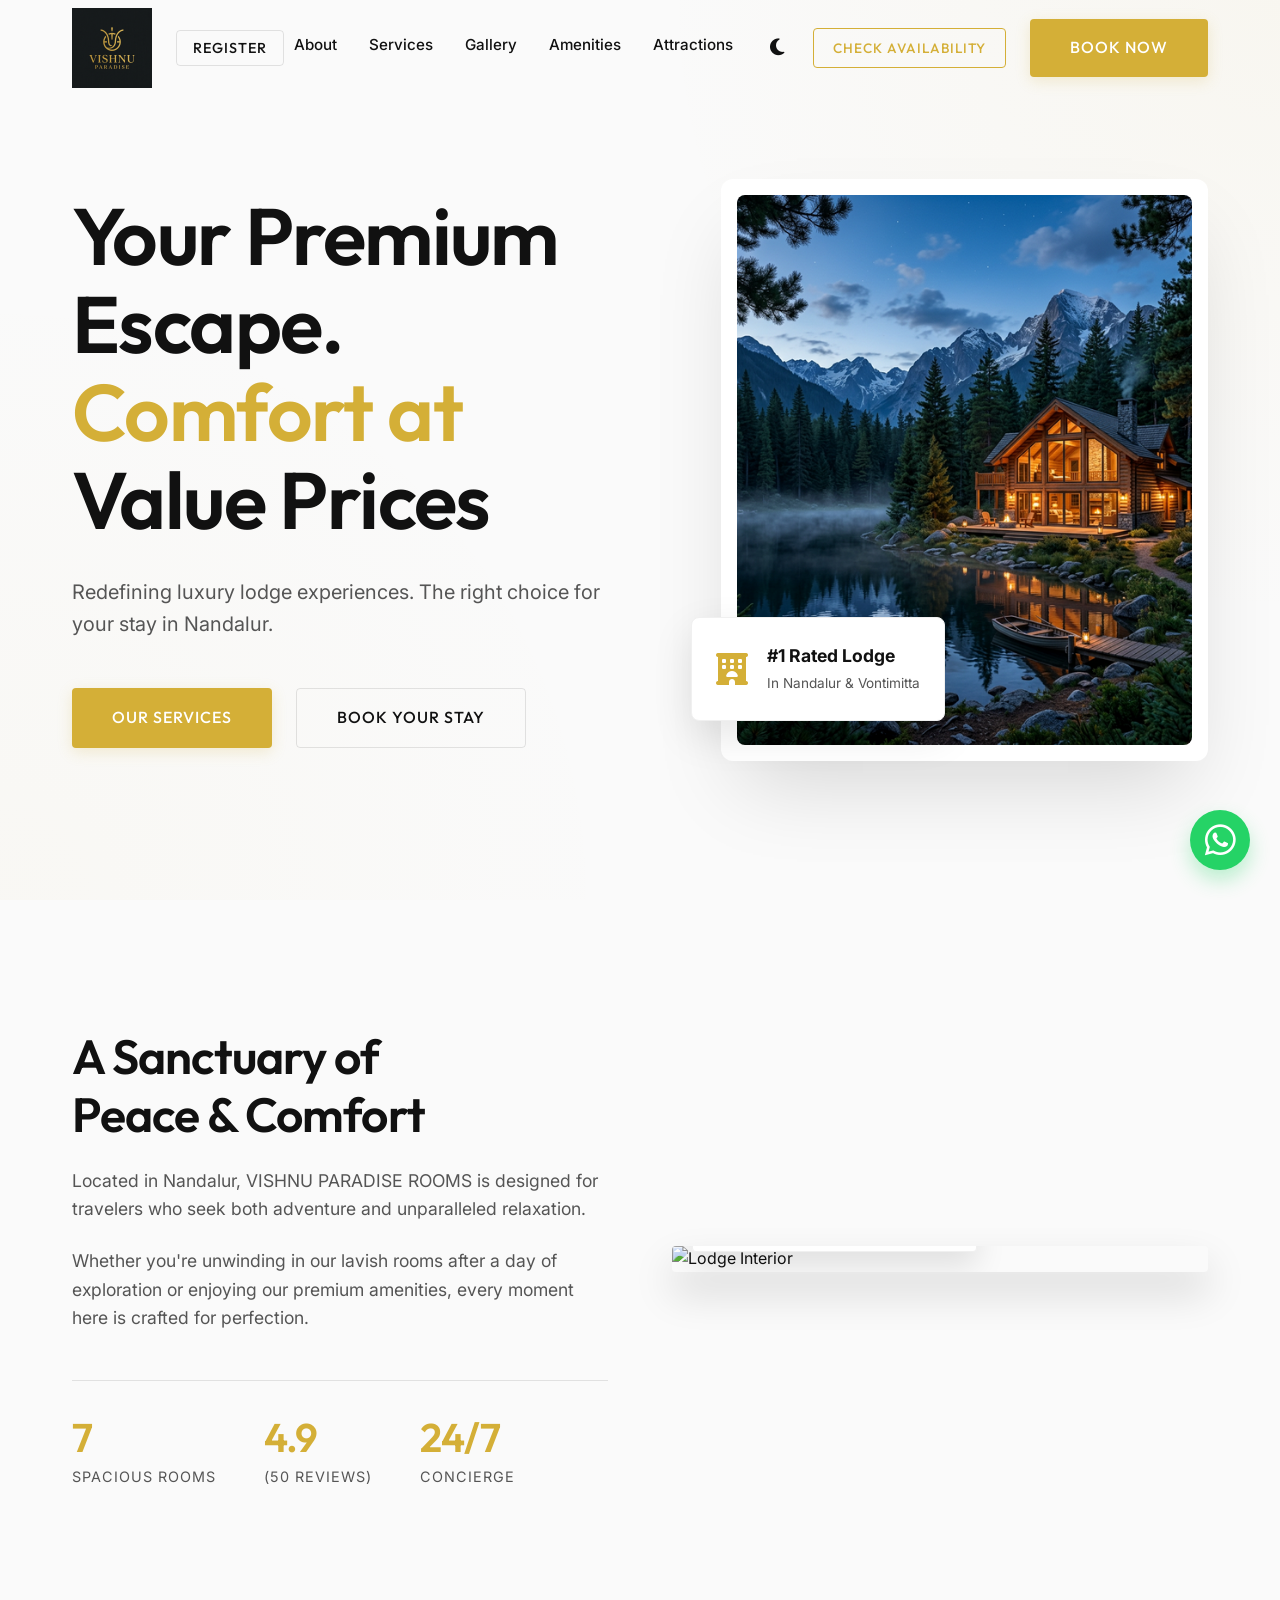
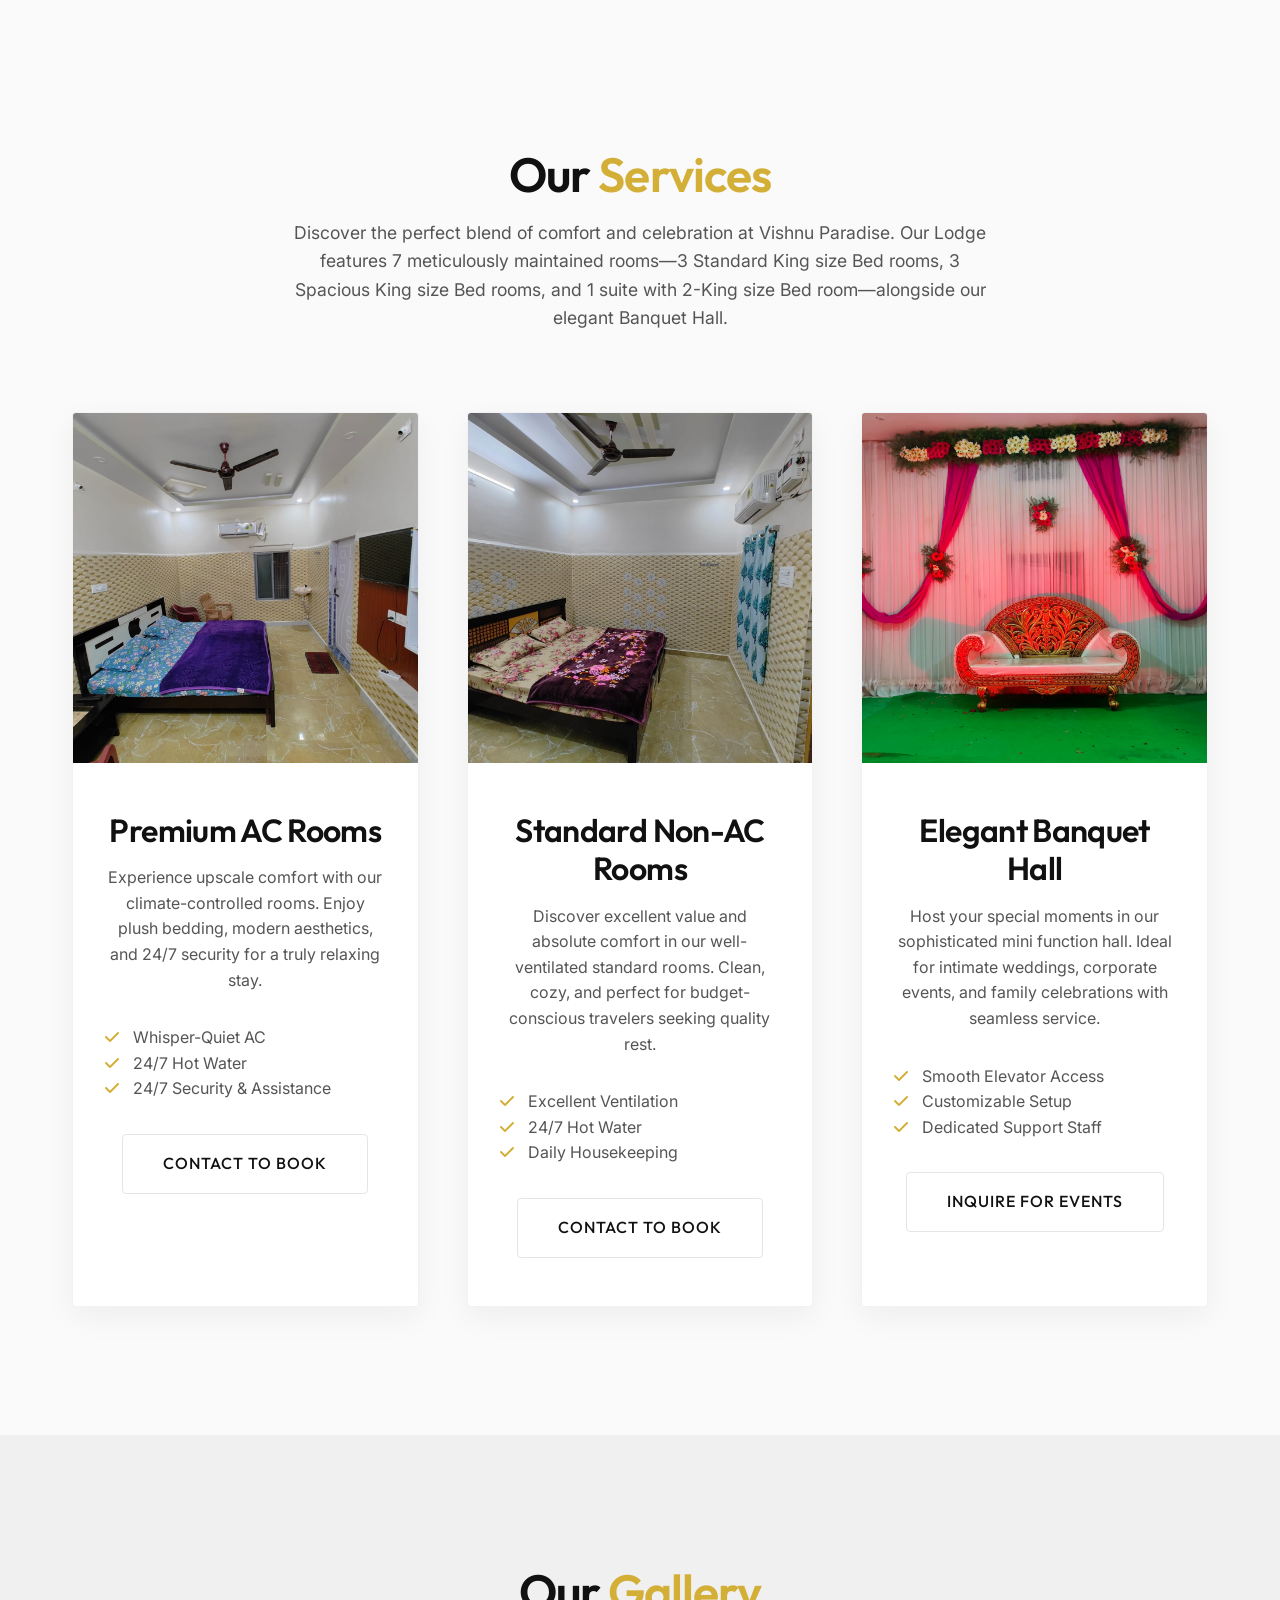
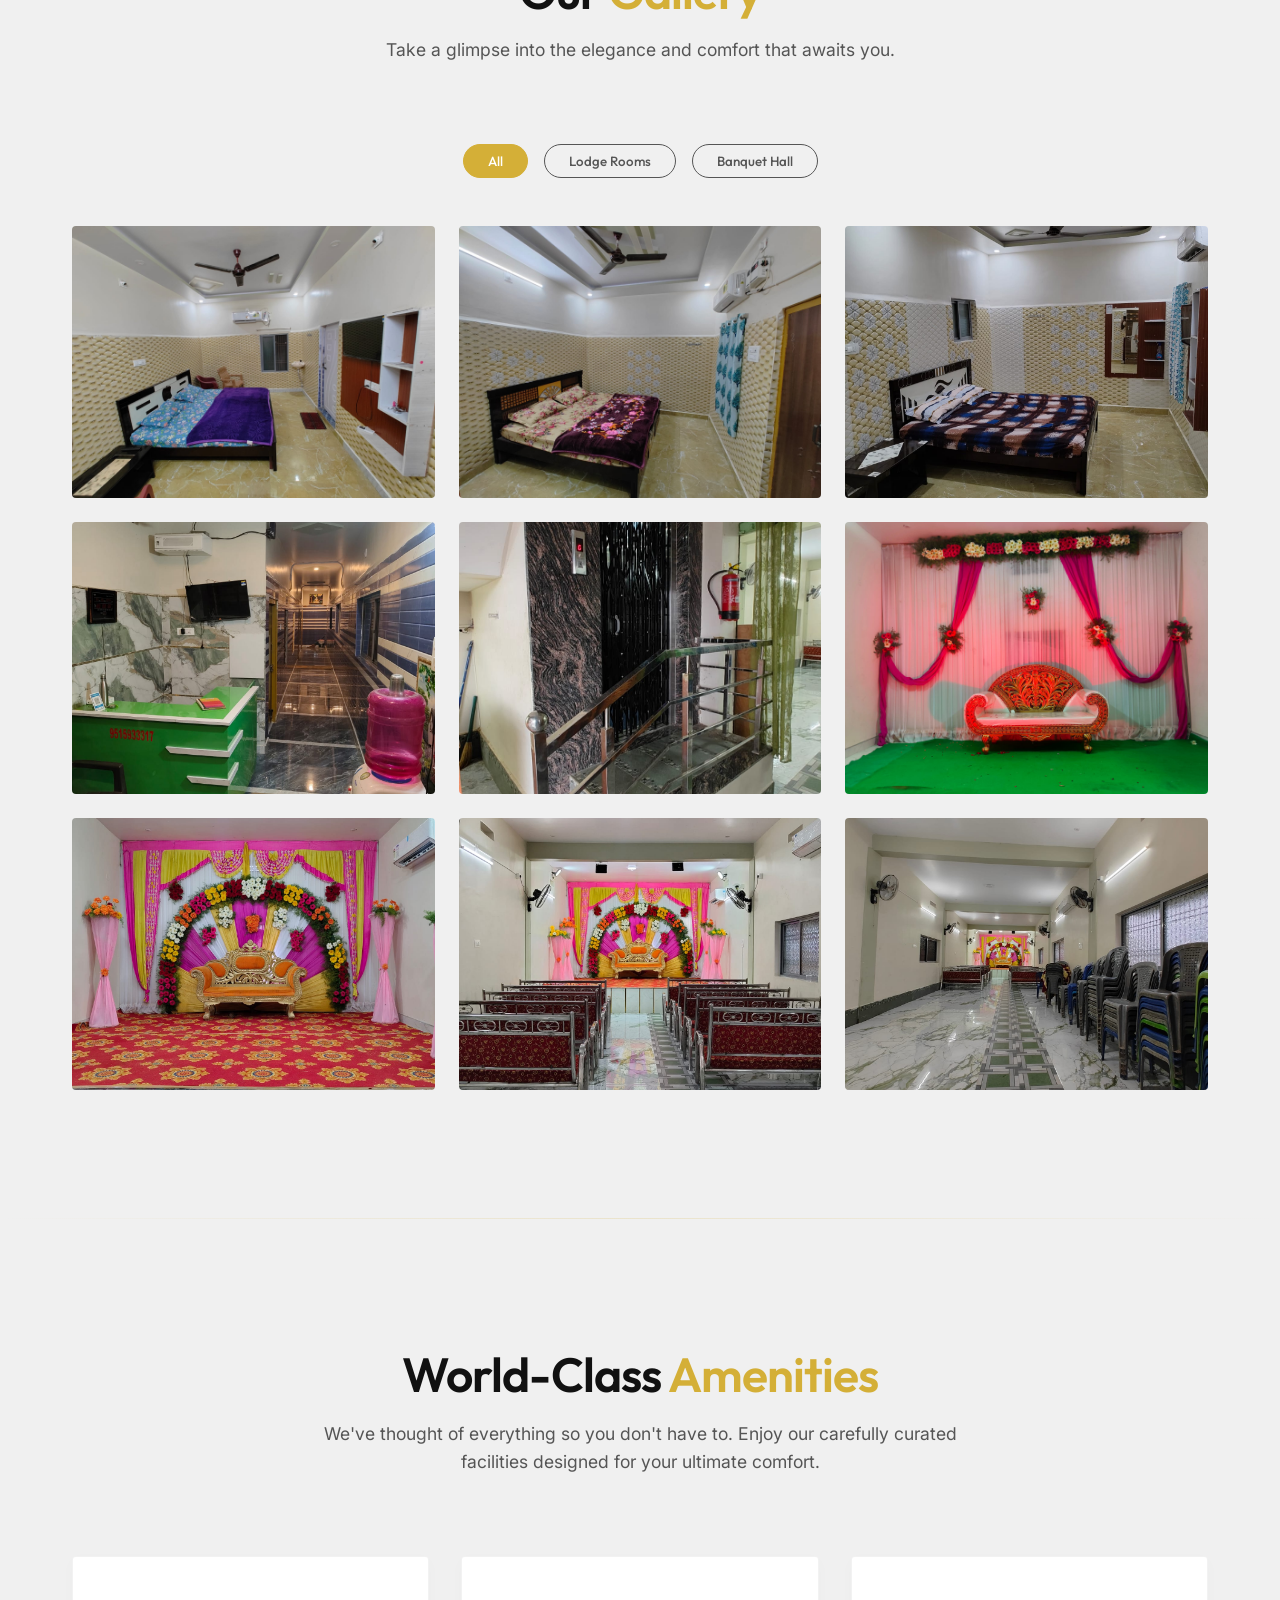
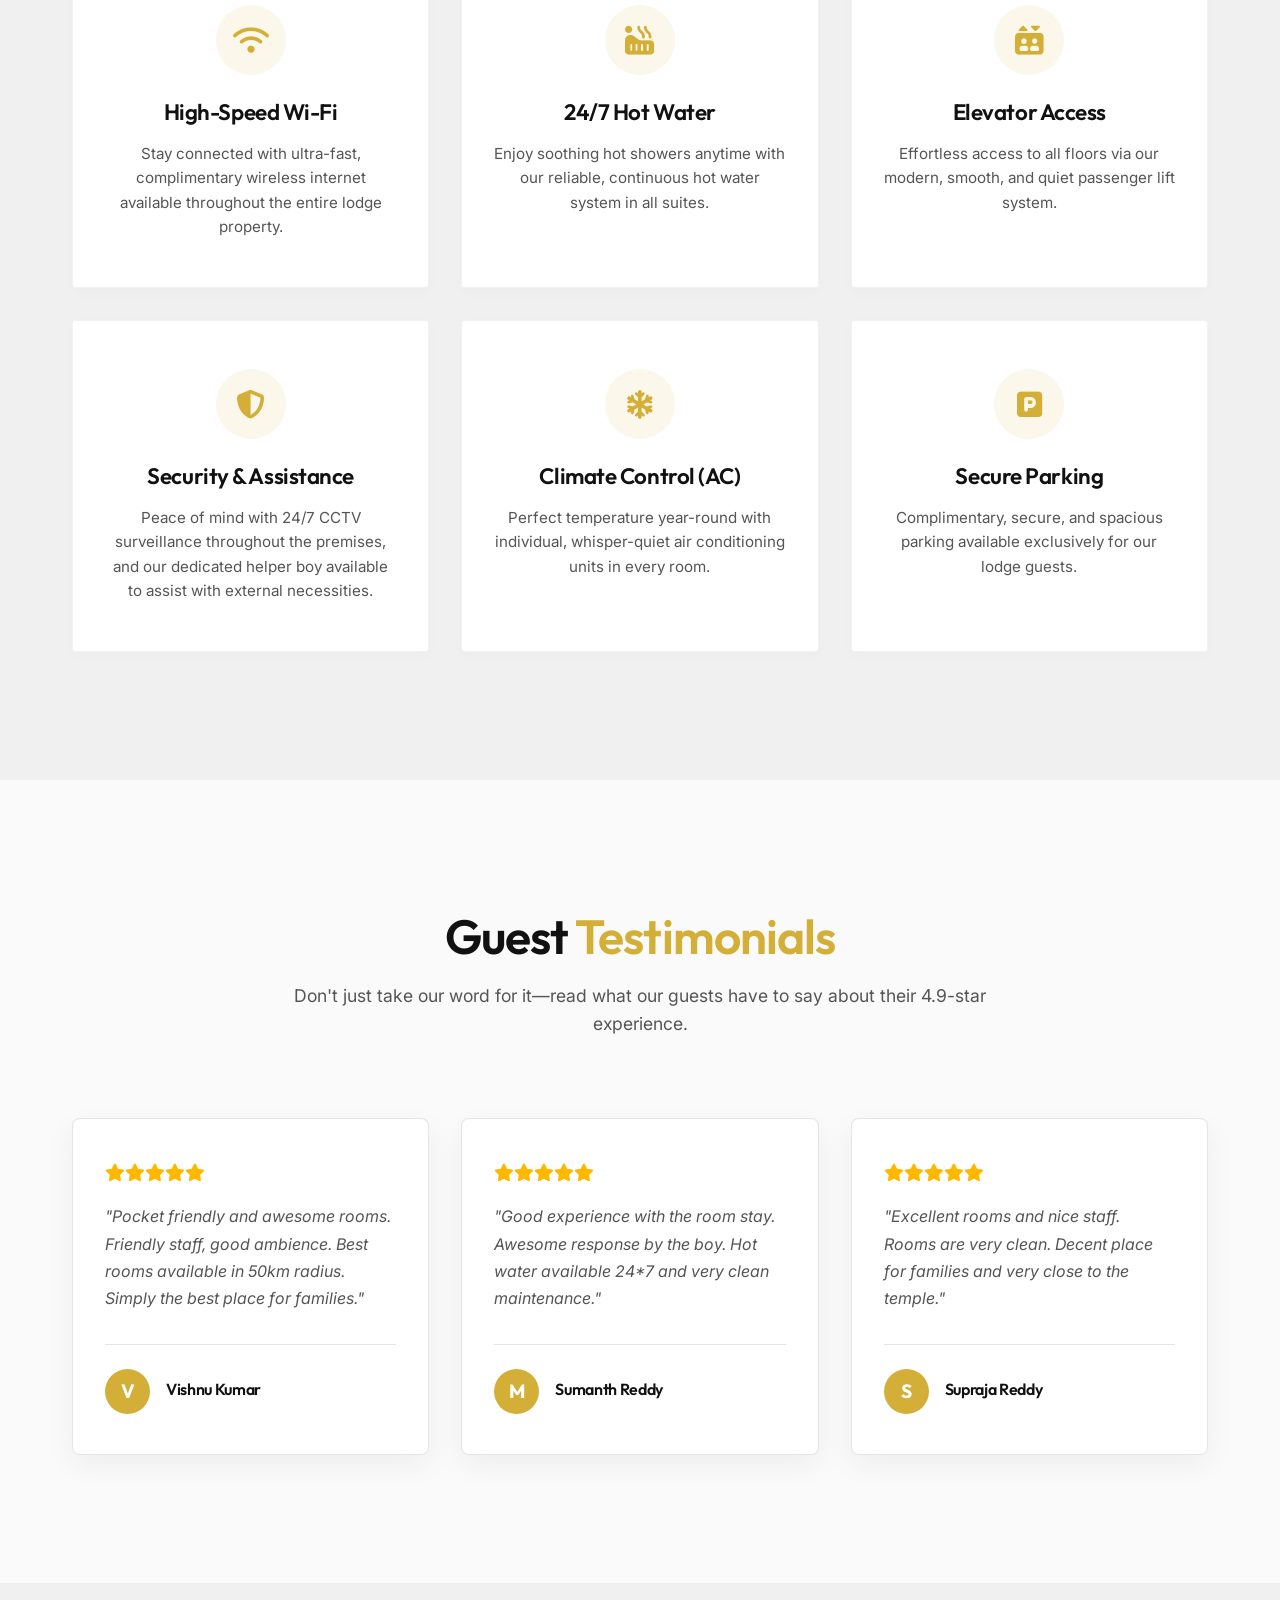
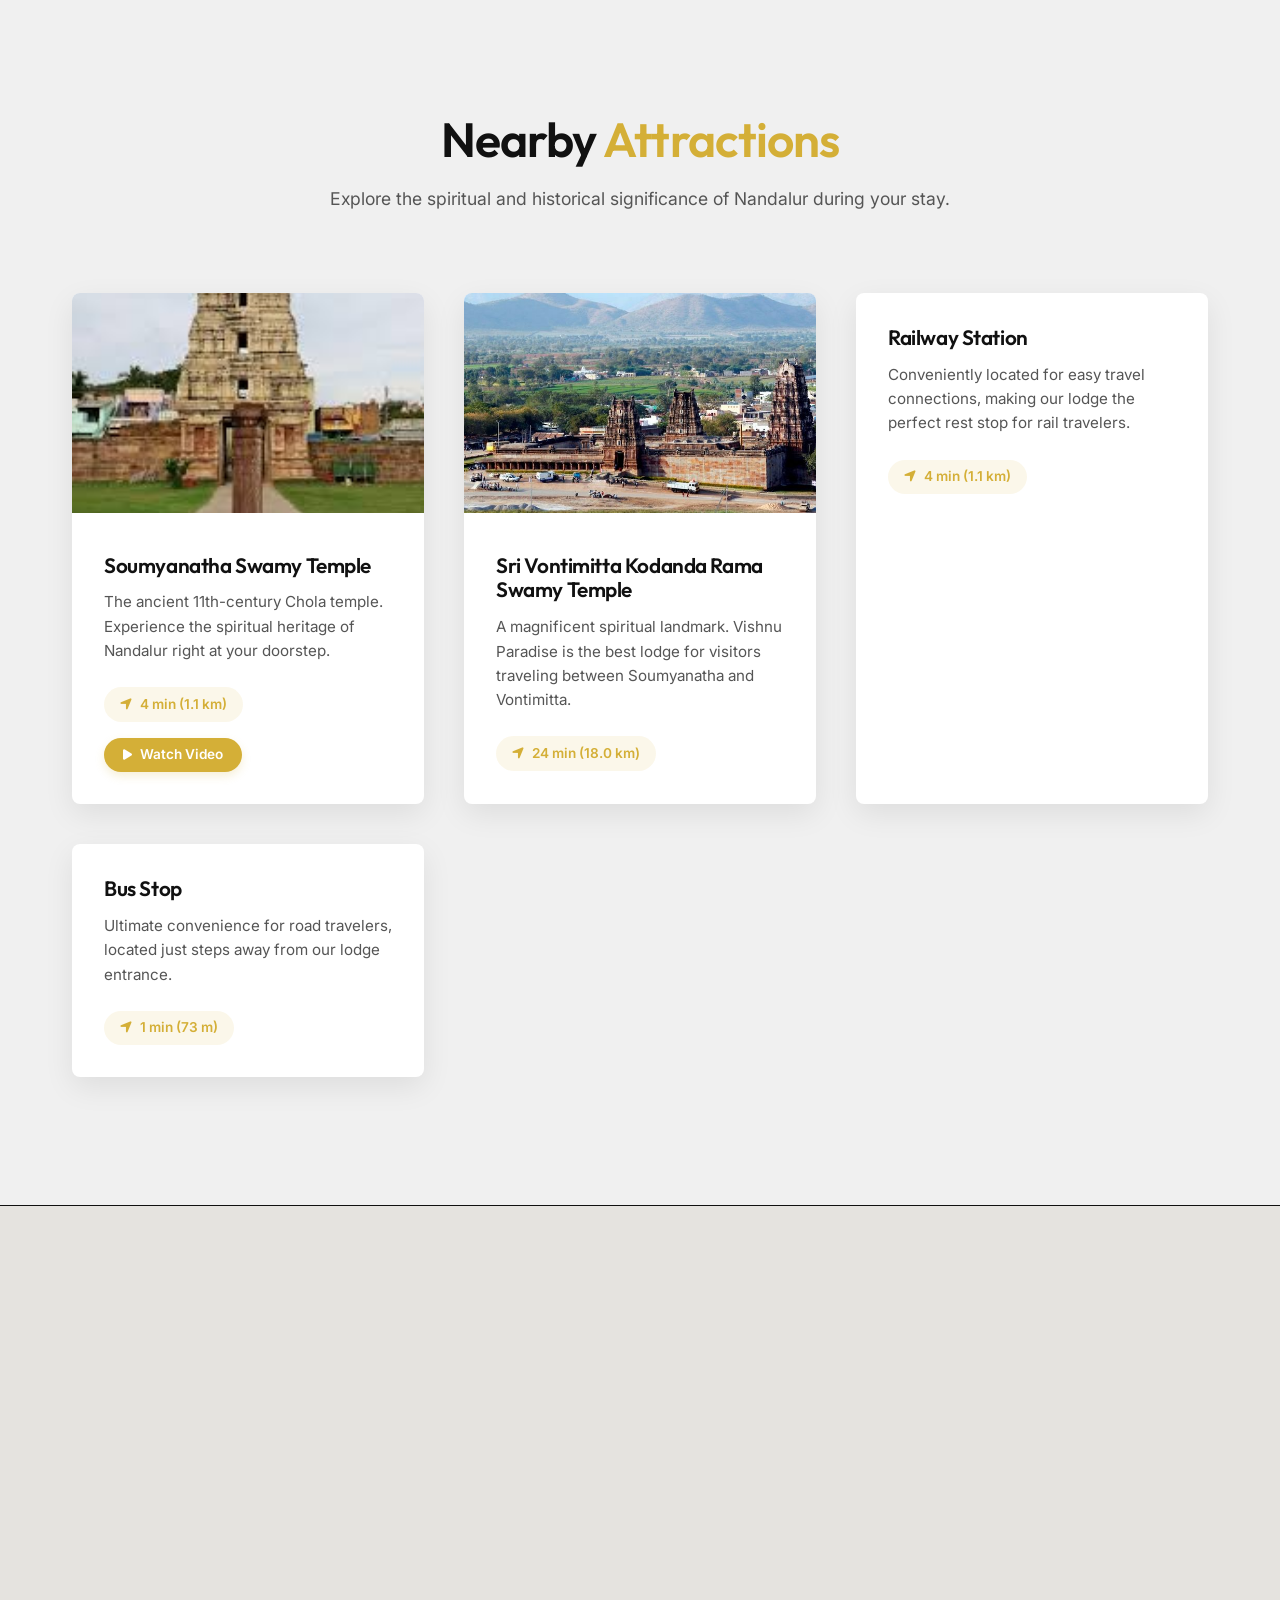
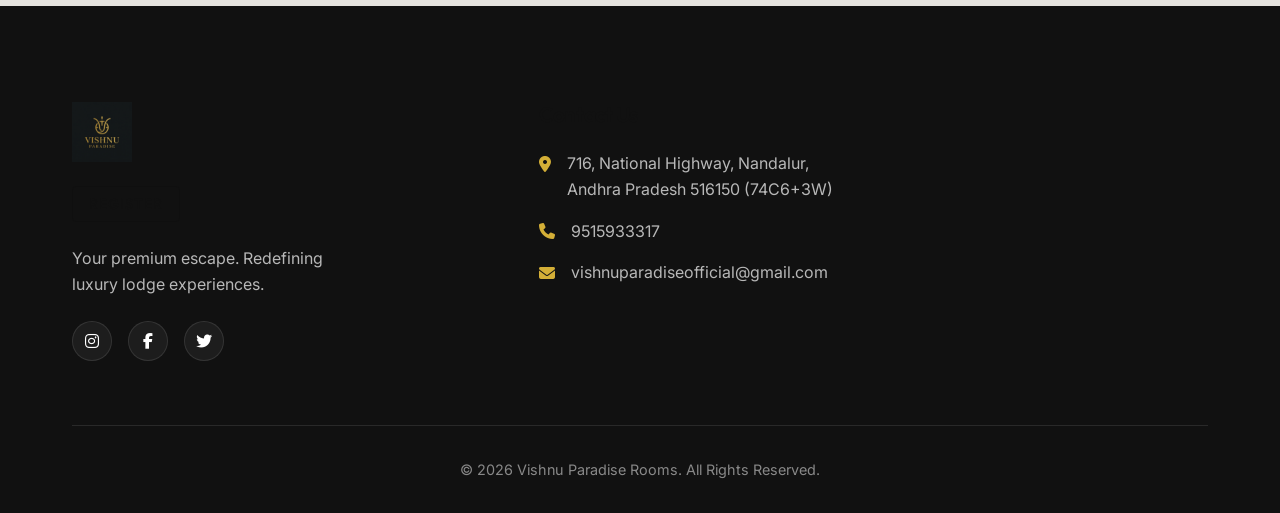
==== index.html @ 5d082c02 "Initial commit: Vishnu Paradise Lodge Website" ====
<!DOCTYPE html>
<html lang="en">

<head>
    <meta charset="UTF-8">
    <meta name="viewport" content="width=device-width, initial-scale=1.0">
    <title>VISHNU PARADISE ROOMS | Premium Lodge</title>
    <meta name="description"
        content="Welcome to VISHNU PARADISE ROOMS. Enjoy premium amenities including 24/7 hot water, free high-speed Wi-Fi, room service, AC, and secure parking in Nandalur.">

    <!-- Google Fonts -->
    <link rel="preconnect" href="https://fonts.googleapis.com">
    <link rel="preconnect" href="https://fonts.gstatic.com" crossorigin>
    <link
        href="https://fonts.googleapis.com/css2?family=Inter:wght@300;400;500;600&family=Outfit:wght@400;500;700;800&display=swap"
        rel="stylesheet">

    <!-- Font Awesome for Icons -->
    <link rel="stylesheet" href="https://cdnjs.cloudflare.com/ajax/libs/font-awesome/6.4.0/css/all.min.css">

    <!-- Custom CSS -->
    <link rel="stylesheet" href="styles.css">
</head>

<body>

    <!-- Navigation -->
    <nav class="navbar" id="navbar">
        <div class="nav-container">
            <div style="display: flex; align-items: center;">
                <a href="#home" class="logo">
                    <img src="assets/images/logo.png" alt="Vishnu Paradise Logo"
                        style="height: 80px; width: auto; object-fit: contain;">
                </a>
                <button class="btn btn-secondary btn-register trigger-lead-modal"
                    style="margin-left: 1.5rem; padding: 0.5rem 1rem; font-size: 0.9rem;">Register</button>
            </div>
            <div class="nav-links">
                <a href="#about">About</a>
                <a href="#services">Services</a>
                <a href="#gallery">Gallery</a>
                <a href="#amenities">Amenities</a>
                <a href="#attractions">Attractions</a>
                <div class="nav-actions">
                    <button id="themeToggle" class="theme-toggle" title="Toggle Dark/Light Mode">
                        <i class="fa-solid fa-moon"></i>
                        <i class="fa-solid fa-sun"></i>
                    </button>
                    <button class="btn btn-outline trigger-availability-modal">Check Availability</button>
                    <a href="#contact" class="btn btn-primary">Book Now</a>
                </div>
            </div>
            <div class="mobile-menu-btn">
                <i class="fa-solid fa-bars"></i>
            </div>
        </div>
    </nav>

    <!-- Hero Section -->
    <section id="home" class="hero">
        <div class="container hero-split-container">
            <div class="hero-text reveal">
                <h1>Your Premium Escape. <br><span class="highlight">Comfort at</span> <br>Value Prices</h1>
                <p>Redefining luxury lodge experiences. The right choice for your stay in Nandalur.</p>
                <div class="hero-actions">
                    <a href="#services" class="btn btn-primary">Our Services</a>
                    <a href="#contact" class="btn btn-secondary">Book Your Stay</a>
                </div>
            </div>
            <div class="hero-media reveal" style="transition-delay: 200ms;">
                <div class="hero-image-card">
                    <img src="assets/images/lodge_hero.png" alt="Vishnu Paradise Premium Lodge" class="main-hero-img">
                    <div class="hero-badge">
                        <i class="fa-solid fa-hotel"></i>
                        <div>
                            <strong>#1 Rated Lodge</strong>
                            <span>In Nandalur & Vontimitta</span>
                        </div>
                    </div>
                </div>
            </div>
        </div>
    </section>

    <!-- About Section -->
    <section id="about" class="about">
        <div class="container">
            <div class="about-grid">
                <div class="about-text reveal">
                    <h2>A Sanctuary of <br>Peace & Comfort</h2>
                    <p>Located in Nandalur, VISHNU PARADISE ROOMS is designed for travelers who seek both adventure and
                        unparalleled relaxation.</p>
                    <p>Whether you're unwinding in our lavish rooms after a day of exploration or enjoying our premium
                        amenities, every moment here is crafted for perfection.</p>
                    <div class="stats">
                        <div class="stat-item">
                            <h3>7</h3>
                            <span>Spacious Rooms</span>
                        </div>
                        <div class="stat-item">
                            <h3>4.9</h3>
                            <span>(50 Reviews)</span>
                        </div>
                        <div class="stat-item">
                            <h3>24/7</h3>
                            <span>Concierge</span>
                        </div>
                    </div>
                </div>
                <div class="about-image reveal">
                    <!-- Placeholder for secondary image -->
                    <div class="image-wrapper">
                        <img src="https://images.unsplash.com/photo-1542718610-a1d656d1884c?ixlib=rb-4.0.3&auto=format&fit=crop&w=800&q=80"
                            alt="Lodge Interior">
                        <div class="experience-badge">
                            <i class="fa-solid fa-star"></i>
                            <span>Premium Experience</span>
                        </div>
                    </div>
                </div>
            </div>
        </div>
    </section>

    <!-- Services Showcase Section -->
    <section id="services" class="services-showcase">
        <div class="container">
            <div class="section-header reveal">
                <h2>Our <span class="highlight">Services</span></h2>
                <p>Discover the perfect blend of comfort and celebration at Vishnu Paradise. Our Lodge features 7
                    meticulously maintained rooms—3 Standard King size Bed rooms, 3 Spacious King size Bed rooms, and 1
                    suite
                    with 2-King size Bed
                    room—alongside our elegant Banquet Hall.</p>
            </div>

            <div class="services-grid">
                <!-- AC Room Service -->
                <div class="service-card reveal">
                    <div class="service-image">
                        <!-- AC Room Image -->
                        <img src="assets/images/room-1.jpg" alt="AC Room">
                    </div>
                    <div class="service-content">
                        <h3>Premium AC Rooms</h3>
                        <p>Experience upscale comfort with our climate-controlled rooms. Enjoy plush bedding, modern
                            aesthetics, and 24/7 security for a truly relaxing stay.</p>
                        <ul
                            style="list-style: none; padding: 0; margin-bottom: 2rem; text-align: left; color: var(--text-secondary);">
                            <li><i class="fa-solid fa-check highlight" style="margin-right: 10px;"></i> Whisper-Quiet AC
                            </li>
                            <li><i class="fa-solid fa-check highlight" style="margin-right: 10px;"></i> 24/7 Hot Water
                            </li>
                            <li><i class="fa-solid fa-check highlight" style="margin-right: 10px;"></i> 24/7 Security &
                                Assistance</li>
                        </ul>
                        <a href="#contact" class="btn btn-secondary">Contact to Book</a>
                    </div>
                </div>

                <!-- Non-AC Room Service -->
                <div class="service-card reveal" style="transition-delay: 150ms;">
                    <div class="service-image">
                        <!-- Non-AC Room Image -->
                        <img src="assets/images/room-2.jpg" alt="Standard Non-AC Room">
                    </div>
                    <div class="service-content">
                        <h3>Standard Non-AC Rooms</h3>
                        <p>Discover excellent value and absolute comfort in our well-ventilated standard rooms. Clean,
                            cozy, and perfect for budget-conscious travelers seeking quality rest.</p>
                        <ul
                            style="list-style: none; padding: 0; margin-bottom: 2rem; text-align: left; color: var(--text-secondary);">
                            <li><i class="fa-solid fa-check highlight" style="margin-right: 10px;"></i> Excellent
                                Ventilation</li>
                            <li><i class="fa-solid fa-check highlight" style="margin-right: 10px;"></i> 24/7 Hot Water
                            </li>
                            <li><i class="fa-solid fa-check highlight" style="margin-right: 10px;"></i> Daily
                                Housekeeping</li>
                        </ul>
                        <a href="#contact" class="btn btn-secondary">Contact to Book</a>
                    </div>
                </div>

                <!-- Banquet Hall Service -->
                <div class="service-card reveal" style="transition-delay: 300ms;">
                    <div class="service-image">
                        <!-- Banquet Hall Image -->
                        <img src="assets/images/banquet-1.jpg" alt="Elegant Banquet Hall">
                    </div>
                    <div class="service-content">
                        <h3>Elegant Banquet Hall</h3>
                        <p>Host your special moments in our sophisticated mini function hall. Ideal for intimate
                            weddings, corporate events, and family celebrations with seamless service.</p>
                        <ul
                            style="list-style: none; padding: 0; margin-bottom: 2rem; text-align: left; color: var(--text-secondary);">
                            <li><i class="fa-solid fa-check highlight" style="margin-right: 10px;"></i> Smooth Elevator
                                Access</li>
                            <li><i class="fa-solid fa-check highlight" style="margin-right: 10px;"></i> Customizable
                                Setup</li>
                            <li><i class="fa-solid fa-check highlight" style="margin-right: 10px;"></i> Dedicated
                                Support Staff</li>
                        </ul>
                        <a href="#contact" class="btn btn-secondary">Inquire for Events</a>
                    </div>
                </div>
            </div>
        </div>
    </section>

    <!-- Gallery Section -->
    <section id="gallery" class="gallery">
        <div class="container">
            <div class="section-header reveal">
                <h2>Our <span class="highlight">Gallery</span></h2>
                <p>Take a glimpse into the elegance and comfort that awaits you.</p>
            </div>

            <div class="gallery-filters reveal">
                <button class="filter-btn active" data-filter="all">All</button>
                <button class="filter-btn" data-filter="lodge">Lodge Rooms</button>
                <button class="filter-btn" data-filter="banquet">Banquet Hall</button>
            </div>

            <div class="gallery-grid reveal">
                <!-- Replace these src attributes with your actual photos later -->

                <!-- Lodge Photos -->
                <div class="gallery-item lodge">
                    <img src="assets/images/room-1.jpg" alt="Lodge Room View 1">
                    <div class="gallery-overlay"><i class="fa-solid fa-magnifying-glass-plus"></i></div>
                </div>
                <div class="gallery-item lodge">
                    <img src="assets/images/room-2.jpg" alt="Lodge Room View 2">
                    <div class="gallery-overlay"><i class="fa-solid fa-magnifying-glass-plus"></i></div>
                </div>
                <div class="gallery-item lodge">
                    <img src="assets/images/room-3.jpg" alt="Lodge Room View 3">
                    <div class="gallery-overlay"><i class="fa-solid fa-magnifying-glass-plus"></i></div>
                </div>
                <div class="gallery-item lodge">
                    <img src="assets/images/room-4.jpg" alt="Lodge Reception / Corridor">
                    <div class="gallery-overlay"><i class="fa-solid fa-magnifying-glass-plus"></i></div>
                </div>
                <div class="gallery-item lodge">
                    <img src="assets/images/lift.jpg" alt="Lodge Elevator Access">
                    <div class="gallery-overlay"><i class="fa-solid fa-magnifying-glass-plus"></i></div>
                </div>

                <!-- Banquet Hall Photos -->
                <div class="gallery-item banquet">
                    <img src="assets/images/banquet-1.jpg" alt="Banquet Hall Stage Main">
                    <div class="gallery-overlay"><i class="fa-solid fa-magnifying-glass-plus"></i></div>
                </div>
                <div class="gallery-item banquet">
                    <img src="assets/images/banquet-2.jpg" alt="Banquet Hall Seating View">
                    <div class="gallery-overlay"><i class="fa-solid fa-magnifying-glass-plus"></i></div>
                </div>


                <div class="gallery-item banquet">
                    <img src="assets/images/banquet-3.jpg" alt="Banquet Hall Floral Stage">
                    <div class="gallery-overlay"><i class="fa-solid fa-magnifying-glass-plus"></i></div>
                </div>
                <div class="gallery-item banquet">
                    <img src="assets/images/banquet-4.jpg" alt="Banquet Hall Wide View">
                    <div class="gallery-overlay"><i class="fa-solid fa-magnifying-glass-plus"></i></div>
                </div>
            </div>
        </div>
    </section>

    <!-- Amenities Section -->
    <section id="amenities" class="amenities">
        <div class="container">
            <div class="section-header reveal">
                <h2>World-Class <span class="highlight">Amenities</span></h2>
                <p>We've thought of everything so you don't have to. Enjoy our carefully curated facilities designed for
                    your ultimate comfort.</p>
            </div>

            <div class="amenities-grid">
                <!-- Amenity 1 -->
                <div class="amenity-card reveal">
                    <div class="icon-box">
                        <i class="fa-solid fa-wifi"></i>
                    </div>
                    <h3>High-Speed Wi-Fi</h3>
                    <p>Stay connected with ultra-fast, complimentary wireless internet available throughout the entire
                        lodge property.</p>
                </div>

                <!-- Amenity 2 -->
                <div class="amenity-card reveal" style="transition-delay: 100ms;">
                    <div class="icon-box">
                        <i class="fa-solid fa-hot-tub"></i>
                    </div>
                    <h3>24/7 Hot Water</h3>
                    <p>Enjoy soothing hot showers anytime with our reliable, continuous hot water system in all suites.
                    </p>
                </div>

                <!-- Amenity 3 -->
                <div class="amenity-card reveal" style="transition-delay: 200ms;">
                    <div class="icon-box">
                        <i class="fa-solid fa-elevator"></i>
                    </div>
                    <h3>Elevator Access</h3>
                    <p>Effortless access to all floors via our modern, smooth, and quiet passenger lift system.</p>
                </div>

                <!-- Amenity 4 -->
                <div class="amenity-card reveal" style="transition-delay: 300ms;">
                    <div class="icon-box">
                        <i class="fa-solid fa-shield-halved"></i>
                    </div>
                    <h3>Security & Assistance</h3>
                    <p>Peace of mind with 24/7 CCTV surveillance throughout the premises, and our dedicated helper boy
                        available to assist with external necessities.</p>
                </div>

                <!-- Amenity 5 -->
                <div class="amenity-card reveal" style="transition-delay: 400ms;">
                    <div class="icon-box">
                        <i class="fa-solid fa-snowflake"></i>
                    </div>
                    <h3>Climate Control (AC)</h3>
                    <p>Perfect temperature year-round with individual, whisper-quiet air conditioning units in every
                        room.</p>
                </div>

                <!-- Amenity 6 -->
                <div class="amenity-card reveal" style="transition-delay: 500ms;">
                    <div class="icon-box">
                        <i class="fa-solid fa-square-parking"></i>
                    </div>
                    <h3>Secure Parking</h3>
                    <p>Complimentary, secure, and spacious parking available exclusively for our lodge guests.</p>
                </div>
            </div>
        </div>
    </section>

    <!-- Reviews Section -->
    <section id="reviews" class="reviews">
        <div class="container">
            <div class="section-header reveal">
                <h2>Guest <span class="highlight">Testimonials</span></h2>
                <p>Don't just take our word for it—read what our guests have to say about their 4.9-star experience.</p>
            </div>
            <div class="reviews-grid">
                <!-- Review 1 -->
                <div class="review-card reveal">
                    <div class="stars">
                        <i class="fa-solid fa-star"></i><i class="fa-solid fa-star"></i><i
                            class="fa-solid fa-star"></i><i class="fa-solid fa-star"></i><i
                            class="fa-solid fa-star"></i>
                    </div>
                    <p class="review-text">"Pocket friendly and awesome rooms. Friendly staff, good ambience. Best rooms
                        available in 50km radius. Simply the best place for families."</p>
                    <div class="reviewer">
                        <div class="reviewer-avatar">V</div>
                        <div class="reviewer-info">
                            <h4>Vishnu Kumar</h4>
                        </div>
                    </div>
                </div>

                <!-- Review 2 -->
                <div class="review-card reveal" style="transition-delay: 150ms;">
                    <div class="stars">
                        <i class="fa-solid fa-star"></i><i class="fa-solid fa-star"></i><i
                            class="fa-solid fa-star"></i><i class="fa-solid fa-star"></i><i
                            class="fa-solid fa-star"></i>
                    </div>
                    <p class="review-text">"Good experience with the room stay. Awesome response by the boy. Hot water
                        available 24*7 and very clean maintenance."</p>
                    <div class="reviewer">
                        <div class="reviewer-avatar">M</div>
                        <div class="reviewer-info">
                            <h4>Sumanth Reddy</h4>
                        </div>
                    </div>
                </div>

                <!-- Review 3 -->
                <div class="review-card reveal" style="transition-delay: 300ms;">
                    <div class="stars">
                        <i class="fa-solid fa-star"></i><i class="fa-solid fa-star"></i><i
                            class="fa-solid fa-star"></i><i class="fa-solid fa-star"></i><i
                            class="fa-solid fa-star"></i>
                    </div>
                    <p class="review-text">"Excellent rooms and nice staff. Rooms are very clean. Decent place for
                        families and very close to the temple."</p>
                    <div class="reviewer">
                        <div class="reviewer-avatar">S</div>
                        <div class="reviewer-info">
                            <h4>Supraja Reddy</h4>
                        </div>
                    </div>
                </div>
            </div>
        </div>
    </section>

    <!-- Nearby Attractions Section -->
    <section id="attractions" class="attractions">
        <div class="container">
            <div class="section-header reveal">
                <h2>Nearby <span class="highlight">Attractions</span></h2>
                <p>Explore the spiritual and historical significance of Nandalur during your stay.</p>
            </div>
            <div class="attractions-grid">
                <!-- Soumyanatha Swamy Temple -->
                <div class="attraction-card reveal">
                    <img src="assets/images/download.jpeg"
                        alt="Soumyanatha Swamy Temple">
                    <div class="attraction-content">
                        <h3><a href="https://www.google.com/maps/search/Soumyanatha+Swamy+Temple+Nandalur"
                                target="_blank">Soumyanatha Swamy Temple</a></h3>
                        <p>The ancient 11th-century Chola temple. Experience the spiritual heritage of Nandalur right at
                            your doorstep.</p>
                        <div style="display: flex; gap: 1rem; flex-wrap: wrap;">
                            <span class="distance"><i class="fa-solid fa-location-arrow"></i> 4 min (1.1 km)</span>
                            <a href="https://maps.app.goo.gl/KVgwJh4sc8m4fFqAA" target="_blank" class="btn-video"><i class="fa-solid fa-play"></i> Watch Video</a>
                        </div>
                    </div>
                </div>

                <!-- Vontimitta Temple -->
                <div class="attraction-card reveal" style="transition-delay: 100ms;">
                    <img src="assets/images/vontimitta.jpeg"
                        alt="Sri Vontimitta Kodanda Rama Swamy Temple">
                    <div class="attraction-content">
                        <h3><a href="https://www.google.com/maps/search/Sri+Vontimitta+Kodanda+Rama+Swamy+Temple"
                                target="_blank">Sri Vontimitta Kodanda Rama Swamy Temple</a></h3>
                        <p>A magnificent spiritual landmark. Vishnu Paradise is the best lodge for visitors traveling
                            between Soumyanatha and Vontimitta.</p>
                        <div style="display: flex; gap: 1rem; flex-wrap: wrap;">
                            <span class="distance"><i class="fa-solid fa-location-arrow"></i> 24 min (18.0 km)</span>
                        </div>
                    </div>
                </div>

                <!-- Railway Station -->
                <div class="attraction-card reveal" style="transition-delay: 200ms;">
                    <div class="attraction-content">
                        <h3><a href="https://www.google.com/maps/search/Nandalur+Railway+Station"
                                target="_blank">Railway Station</a></h3>
                        <p>Conveniently located for easy travel connections, making our lodge the perfect rest stop for
                            rail travelers.</p>
                        <span class="distance"><i class="fa-solid fa-location-arrow"></i> 4 min (1.1 km)</span>
                    </div>
                </div>

                <!-- Bus Stop -->
                <div class="attraction-card reveal" style="transition-delay: 300ms;">
                    <div class="attraction-content">
                        <h3><a href="https://www.google.com/maps/search/Nandalur+Bus+Stop" target="_blank">Bus Stop</a>
                        </h3>
                        <p>Ultimate convenience for road travelers, located just steps away from our lodge entrance.</p>
                        <span class="distance"><i class="fa-solid fa-location-arrow"></i> 1 min (73 m)</span>
                    </div>
                </div>
            </div>
        </div>
    </section>

    <!-- Contact/Footer Section -->
    <section id="contact" class="footer">
        <!-- Embedded Google Map -->
        <div class="map-container reveal">
            <iframe
                src="https://www.google.com/maps/embed?pb=!1m18!1m12!1m3!1d3866.7097715055806!2d79.1097207750407!3d14.270140586177966!2m3!1f0!2f0!3f0!3m2!1i1024!2i768!4f13.1!3m3!1m2!1s0x3bb33b003de84e17%3A0x21c992a65a4d1593!2sVISHNU%20PARADISE!5e0!3m2!1sen!2sin!4v1773815160482!5m2!1sen!2sin"
                width="100%" height="400" style="border:0;" allowfullscreen="" loading="lazy"
                referrerpolicy="no-referrer-when-downgrade"></iframe>
        </div>
        <div class="container">
            <div class="footer-grid reveal">
                <div class="footer-brand">
                    <img src="assets/images/logo.png" alt="Vishnu Paradise Logo"
                        style="height: 60px; width: auto; object-fit: contain; margin-bottom: 1rem; opacity: 0.9;">
                    <button class="btn btn-secondary btn-register trigger-lead-modal"
                        style="display: block; margin-bottom: 1rem; padding: 0.5rem 1rem; font-size: 0.9rem; width: fit-content;">Register</button>
                    <p>Your premium escape. Redefining luxury lodge experiences.</p>
                    <div class="social-links">
                        <a href="#"><i class="fa-brands fa-instagram"></i></a>
                        <a href="#"><i class="fa-brands fa-facebook-f"></i></a>
                        <a href="#"><i class="fa-brands fa-twitter"></i></a>
                    </div>
                </div>

                <div class="footer-contact">
                    <h3>Contact Us</h3>
                    <ul>
                        <li><i class="fa-solid fa-location-dot"></i> <a href="https://maps.app.goo.gl/vr1mwiY6cvnfbSUF9"
                                target="_blank" rel="noopener noreferrer">716, National Highway, Nandalur, Andhra
                                Pradesh 516150 (74C6+3W)</a></li>
                        <li><i class="fa-solid fa-phone"></i> <a href="tel:9515933317">9515933317</a></li>
                        <li><i class="fa-solid fa-envelope"></i> <a
                                href="mailto:vishnuparadiseofficial@gmail.com">vishnuparadiseofficial@gmail.com</a></li>
                    </ul>
                </div>
            </div>

            <div class="footer-bottom">
                <p>&copy; 2026 Vishnu Paradise Rooms. All Rights Reserved.</p>
            </div>
        </div>
    </section>
    <!-- Lead Generation Popup -->
    <div id="leadModal" class="modal hide">
        <div class="modal-content">
            <span class="close-modal"><i class="fa-solid fa-xmark"></i></span>
            <div class="modal-icon">
                <i class="fa-solid fa-bell-concierge"></i>
            </div>
            <h2>Get Exclusive Offers</h2>
            <p>Enter your details below to receive more information and special discounts for your stay at Vishnu
                Paradise.</p>
            <form id="leadForm">
                <div class="form-group" style="margin-bottom: 1rem;">
                    <input type="email" id="leadEmail" placeholder="Your Email Address" required
                        style="width: 100%; padding: 0.8rem; border: 1px solid var(--border-color); border-radius: 4px; font-family: 'Inter', sans-serif;">
                </div>
                <div class="form-group" style="margin-bottom: 1.5rem;">
                    <input type="tel" id="leadPhone" placeholder="Your Phone Number" required
                        style="width: 100%; padding: 0.8rem; border: 1px solid var(--border-color); border-radius: 4px; font-family: 'Inter', sans-serif;">
                </div>
                <div id="leadError"
                    style="color: #ff4d4d; margin-bottom: 1rem; font-size: 0.9rem; display: none; text-align: left;">
                </div>
                <!-- Simulating a submission to the owner -->
                <button type="submit" class="btn btn-primary" style="width: 100%;">Send Information</button>
            </form>
            <div id="leadSuccess"
                style="display: none; color: var(--primary); margin-top: 1rem; font-weight: 600; font-size: 1.1rem;">
                <i class="fa-solid fa-circle-check" style="margin-right: 8px;"></i> Thank you! We will contact you
                shortly.
            </div>
        </div>
    </div>
    <!-- Availability Modal -->
    <div id="availabilityModal" class="modal hide">
        <div class="modal-content">
            <span class="close-modal"><i class="fa-solid fa-xmark"></i></span>
            <div class="modal-icon">
                <i class="fa-solid fa-calendar-check"></i>
            </div>
            <h2>Check Availability</h2>
            <p>Plan your stay at Vishnu Paradise. Enter your dates below to check availability via WhatsApp.</p>
            <form id="availabilityForm">
                <div class="form-row" style="display: flex; gap: 1rem; margin-bottom: 1rem;">
                    <div class="form-group" style="flex: 1;">
                        <label for="checkIn" style="display: block; font-size: 0.8rem; margin-bottom: 0.3rem; color: var(--text-secondary);">Check-In</label>
                        <input type="date" id="checkIn" required
                            style="width: 100%; padding: 0.8rem; border: 1px solid var(--border-color); border-radius: 4px; font-family: 'Inter', sans-serif; background: var(--surface); color: var(--text-primary);">
                    </div>
                    <div class="form-group" style="flex: 1;">
                        <label for="checkOut" style="display: block; font-size: 0.8rem; margin-bottom: 0.3rem; color: var(--text-secondary);">Check-Out</label>
                        <input type="date" id="checkOut" required
                            style="width: 100%; padding: 0.8rem; border: 1px solid var(--border-color); border-radius: 4px; font-family: 'Inter', sans-serif; background: var(--surface); color: var(--text-primary);">
                    </div>
                </div>
                <div class="form-group" style="margin-bottom: 1.5rem;">
                    <label for="guests" style="display: block; font-size: 0.8rem; margin-bottom: 0.3rem; color: var(--text-secondary);">Guests</label>
                    <select id="guests" style="width: 100%; padding: 0.8rem; border: 1px solid var(--border-color); border-radius: 4px; font-family: 'Inter', sans-serif; background: var(--surface); color: var(--text-primary);">
                        <option value="1">1 Guest</option>
                        <option value="2" selected>2 Guests</option>
                        <option value="3">3 Guests</option>
                        <option value="4">4 Guests</option>
                        <option value="5+">5+ Guests</option>
                    </select>
                </div>
                <button type="submit" class="btn btn-primary" style="width: 100%;">Check Availability on WhatsApp</button>
            </form>
        </div>
    </div>

    <script src="script.js"></script>

    <!-- Floating WhatsApp Button -->
    <a href="https://wa.me/919515933317?text=Hi!%20I%20visited%20your%20website%20and%20would%20like%20to%20know%20more%20about%20booking%20a%20room."
        class="whatsapp-float" target="_blank" rel="noopener noreferrer">
        <i class="fa-brands fa-whatsapp"></i>
    </a>
</body>

</html>
---- styles.css ----
/* Base & CSS Variables */
:root {
    /* Modern Elegance Color Palette */
    --primary: #D4AF37; /* Rich Gold */
    --primary-hover: #b5952f;
    --background: #FAFAFA; /* Soft Pearl White */
    --surface: #FFFFFF;    /* Pure White for cards */
    --surface-light: #F0F0F0;
    --text-primary: #111111; /* Deep Charcoal */
    --text-secondary: #555555; /* Medium Gray */
    --accent: #E8E2D6;     /* Warm beige for subtle backgrounds */
    
    /* Typography */
    --font-heading: 'Outfit', sans-serif;
    --font-body: 'Inter', sans-serif;
    
    /* Layout */
    --container-width: 1200px;
    --transition: all 0.4s cubic-bezier(0.25, 1, 0.5, 1);
    --border-color: rgba(0, 0, 0, 0.1);
}

[data-theme="dark"] {
    --background: #121212;
    --surface: #1E1E1E;
    --surface-light: #2A2A2A;
    --text-primary: #F5F5F5;
    --text-secondary: #B0B0B0;
    --accent: #2C2C2C;
    --border-color: rgba(255, 255, 255, 0.1);
}

* {
    margin: 0;
    padding: 0;
    box-sizing: border-box;
}

html {
    scroll-behavior: smooth;
    font-size: 16px;
}

body {
    font-family: var(--font-body);
    background-color: var(--background);
    color: var(--text-primary);
    line-height: 1.6;
    overflow-x: hidden;
    -webkit-font-smoothing: antialiased;
}

h1, h2, h3, h4, h5, h6 {
    font-family: var(--font-heading);
    color: var(--text-primary);
    font-weight: 600;
    line-height: 1.2;
    letter-spacing: -0.02em;
}

a {
    text-decoration: none;
    color: inherit;
    transition: var(--transition);
}

.container {
    max-width: var(--container-width);
    margin: 0 auto;
    padding: 0 2rem;
}

.highlight {
    color: var(--primary);
}

/* Buttons */
.btn {
    display: inline-flex;
    align-items: center;
    justify-content: center;
    gap: 0.5rem;
    padding: 1rem 2.5rem;
    border-radius: 4px; /* Sleek, slightly rounded edges */
    font-family: var(--font-heading);
    font-weight: 500;
    font-size: 1rem;
    letter-spacing: 1px;
    text-transform: uppercase;
    cursor: pointer;
    transition: var(--transition);
    border: none;
    outline: none;
    text-align: center;
}

.btn-primary {
    background-color: var(--primary);
    color: #FFFFFF;
    box-shadow: 0 4px 15px rgba(212, 175, 55, 0.2);
}

.btn-primary:hover {
    background-color: var(--primary-hover);
    transform: translateY(-2px);
    box-shadow: 0 8px 25px rgba(212, 175, 55, 0.3);
}

.btn-secondary {
    background: transparent;
    color: var(--text-primary);
    border: 1px solid var(--border-color);
}

.btn-outline {
    background: transparent;
    color: var(--primary);
    border: 1px solid var(--primary);
    padding: 0.6rem 1.2rem;
    font-size: 0.85rem;
}

.btn-outline:hover {
    background: var(--primary);
    color: #FFFFFF;
}

.btn-secondary:hover {
    background: var(--text-primary);
    color: #FFFFFF;
    transform: translateY(-2px);
}

/* Navigation - Glassmorphism */
.navbar {
    position: fixed;
    top: 0;
    left: 0;
    width: 100%;
    z-index: 1000;
    padding: 0.5rem 0;
    transition: var(--transition);
}

.navbar.scrolled {
    padding: 1rem 0;
    background: var(--surface);
    backdrop-filter: blur(12px);
    -webkit-backdrop-filter: blur(12px);
    border-bottom: 1px solid var(--border-color);
    box-shadow: 0 4px 30px rgba(0, 0, 0, 0.05);
}

.nav-container {
    max-width: var(--container-width);
    margin: 0 auto;
    padding: 0 2rem;
    display: flex;
    justify-content: space-between;
    align-items: center;
}

.logo {
    font-family: var(--font-heading);
    font-size: 1.5rem;
    font-weight: 800;
    display: flex;
    align-items: center;
    gap: 0.5rem;
}

.logo i {
    color: var(--primary);
}

.nav-links {
    display: flex;
    align-items: center;
    gap: 2rem;
}

.nav-actions {
    display: flex;
    align-items: center;
    gap: 1.5rem;
}

.theme-toggle {
    background: none;
    border: none;
    color: var(--text-primary);
    font-size: 1.2rem;
    cursor: pointer;
    transition: var(--transition);
    padding: 5px;
    display: flex;
    align-items: center;
    justify-content: center;
}

.theme-toggle:hover {
    color: var(--primary);
    transform: rotate(15deg);
}

[data-theme="dark"] .fa-moon { display: none; }
[data-theme="light"] .fa-sun { display: none; }
html:not([data-theme]) .fa-sun { display: none; } /* Default light */

.nav-links a:not(.btn) {
    font-weight: 500;
    font-size: 0.95rem;
    position: relative;
    padding-bottom: 5px;
}

.nav-links a:not(.btn)::after {
    content: '';
    position: absolute;
    bottom: 0;
    left: 0;
    width: 0%;
    height: 2px;
    background-color: var(--primary);
    transition: var(--transition);
}

.nav-links a:not(.btn):hover::after {
    width: 100%;
}

.mobile-menu-btn {
    display: none;
    font-size: 1.5rem;
    cursor: pointer;
}

/* Hero Section - Redesigned Split Layout */
.hero {
    min-height: 100vh;
    display: flex;
    align-items: center;
    padding-top: 120px;
    padding-bottom: 5rem;
    background: radial-gradient(circle at top right, rgba(212, 175, 55, 0.05), transparent 40%),
                radial-gradient(circle at bottom left, rgba(212, 175, 55, 0.03), transparent 40%),
                var(--background);
    overflow: hidden;
}

.hero-split-container {
    display: grid;
    grid-template-columns: 1.2fr 1fr;
    gap: 4rem;
    align-items: center;
}

.hero-text h1 {
    font-size: clamp(2.5rem, 8vw, 5rem);
    margin-bottom: 2rem;
    line-height: 1.1;
    color: var(--text-primary);
}

.hero-text p {
    font-size: 1.25rem;
    color: var(--text-secondary);
    margin-bottom: 3rem;
    max-width: 550px;
}

.hero-actions {
    display: flex;
    gap: 1.5rem;
}

.hero-media {
    position: relative;
}

.hero-image-card {
    position: relative;
    border-radius: 12px;
    padding: 1rem;
    background: var(--surface);
    box-shadow: 0 40px 80px -20px rgba(0,0,0,0.15);
}

.main-hero-img {
    width: 100%;
    height: 550px;
    object-fit: cover;
    border-radius: 8px;
    display: block;
}

.hero-badge {
    position: absolute;
    bottom: 40px;
    left: -30px;
    background: var(--surface);
    padding: 1.5rem;
    border-radius: 8px;
    display: flex;
    align-items: center;
    gap: 1.2rem;
    box-shadow: 0 15px 40px rgba(0,0,0,0.1);
    border: 1px solid var(--surface-light);
    z-index: 5;
}

.hero-badge i {
    font-size: 2rem;
    color: var(--primary);
}

.hero-badge strong {
    display: block;
    font-size: 1.1rem;
}

.hero-badge span {
    font-size: 0.85rem;
    color: var(--text-secondary);
}

/* About Section */
.about {
    padding: 8rem 0;
    background-color: var(--background);
}

.about-grid {
    display: grid;
    grid-template-columns: 1fr 1fr;
    gap: 4rem;
    align-items: center;
}

.about-text h2 {
    font-size: 3rem;
    margin-bottom: 1.5rem;
}

.about-text p {
    color: var(--text-secondary);
    margin-bottom: 1.5rem;
    font-size: 1.1rem;
}

.stats {
    display: flex;
    gap: 3rem;
    margin-top: 3rem;
    padding-top: 2rem;
    border-top: 1px solid var(--border-color);
}

.stat-item h3 {
    font-size: 2.5rem;
    color: var(--primary);
    margin-bottom: 0.2rem;
}

.stat-item span {
    color: var(--text-secondary);
    font-size: 0.9rem;
    text-transform: uppercase;
    letter-spacing: 1px;
}

.image-wrapper {
    position: relative;
    border-radius: 4px;
    overflow: hidden;
    box-shadow: 0 20px 40px rgba(0,0,0,0.15);
}

.image-wrapper img {
    width: 100%;
    height: auto;
    display: block;
    transition: transform 0.7s ease;
}

.image-wrapper:hover img {
    transform: scale(1.05);
}

.experience-badge {
    position: absolute;
    bottom: -20px;
    left: -20px;
    background: var(--surface);
    padding: 1.5rem 2rem;
    border-radius: 4px;
    display: flex;
    align-items: center;
    gap: 1rem;
    border: 1px solid var(--surface-light);
    transform: translate(40px, -40px);
    box-shadow: 0 15px 30px rgba(0,0,0,0.1);
}

.experience-badge i {
    font-size: 2rem;
    color: var(--primary);
}

.experience-badge span {
    font-family: var(--font-heading);
    font-weight: 700;
    font-size: 1.1rem;
    line-height: 1.2;
}

/* Amenities Section */
.amenities {
    padding: 8rem 0;
    background-color: var(--surface-light);
    position: relative;
}

.amenities::before {
    content: '';
    position: absolute;
    top: 0;
    left: 0;
    width: 100%;
    height: 1px;
    background: linear-gradient(90deg, transparent, rgba(212, 175, 55, 0.2), transparent);
}

.section-header {
    text-align: center;
    max-width: 700px;
    margin: 0 auto 5rem;
}

.section-header h2 {
    font-size: 3rem;
    margin-bottom: 1rem;
}

.section-header p {
    color: var(--text-secondary);
    font-size: 1.1rem;
}

.amenities-grid {
    display: grid;
    grid-template-columns: repeat(auto-fit, minmax(320px, 1fr));
    gap: 2rem;
}

.amenity-card {
    background: var(--surface);
    border: 1px solid rgba(0,0,0,0.05);
    border-radius: 4px;
    padding: 3rem 2rem;
    text-align: center;
    transition: var(--transition);
    position: relative;
    overflow: hidden;
    z-index: 1;
    box-shadow: 0 4px 15px rgba(0,0,0,0.02);
}

.amenity-card::before {
    content: '';
    position: absolute;
    top: 0;
    left: 0;
    width: 100%;
    height: 100%;
    background: linear-gradient(135deg, rgba(212,175,55,0.05) 0%, transparent 100%);
    opacity: 0;
    transition: var(--transition);
    z-index: -1;
}

.amenity-card:hover {
    transform: translateY(-5px);
    border-color: rgba(212,175,55,0.3);
    box-shadow: 0 15px 30px rgba(0,0,0,0.08);
}

.amenity-card:hover::before {
    opacity: 1;
}

.icon-box {
    width: 70px;
    height: 70px;
    background: rgba(212,175,55,0.1);
    border-radius: 50%;
    display: flex;
    align-items: center;
    justify-content: center;
    margin: 0 auto 1.5rem;
    transition: var(--transition);
}

.amenity-card:hover .icon-box {
    background: var(--primary);
}

.icon-box i {
    font-size: 1.8rem;
    color: var(--primary);
    transition: var(--transition);
}

.amenity-card:hover .icon-box i {
    color: #FFFFFF;
    transform: scale(1.1);
}

.amenity-card h3 {
    font-size: 1.4rem;
    margin-bottom: 1rem;
}

.amenity-card p {
    color: var(--text-secondary);
    font-size: 0.95rem;
}

/* Services Showcase Section */
.services-showcase {
    padding: 8rem 0;
    background-color: var(--background);
}

.services-grid {
    display: grid;
    grid-template-columns: repeat(auto-fit, minmax(320px, 1fr));
    gap: 3rem;
    margin-top: 4rem;
}

@media (max-width: 768px) {
    .services-grid, .amenities-grid, .attractions-grid, .reviews-grid {
        gap: 1.5rem;
    }
}

.service-card {
    background: var(--surface);
    border-radius: 4px;
    overflow: hidden;
    box-shadow: 0 10px 30px rgba(0,0,0,0.05);
    border: 1px solid rgba(0,0,0,0.05);
    transition: var(--transition);
}

.service-card:hover {
    transform: translateY(-10px);
    box-shadow: 0 20px 40px rgba(0,0,0,0.1);
}

.service-image {
    height: 350px;
    background-color: var(--surface-light);
    position: relative;
    overflow: hidden;
}

.service-image img {
    width: 100%;
    height: 100%;
    object-fit: cover;
    transition: transform 0.8s ease;
}

.service-card:hover .service-image img {
    transform: scale(1.05);
}

.service-content {
    padding: 3rem 2rem;
    text-align: center;
}

.service-content h3 {
    font-size: 2rem;
    margin-bottom: 1rem;
    color: var(--text-primary);
}

.service-content p {
    color: var(--text-secondary);
    margin-bottom: 2rem;
}

/* Gallery Section */
.gallery {
    padding: 8rem 0;
    background-color: var(--surface-light);
}

.gallery-filters {
    display: flex;
    justify-content: center;
    gap: 1rem;
    margin-bottom: 3rem;
}

.filter-btn {
    background: transparent;
    border: 1px solid var(--text-secondary);
    color: var(--text-secondary);
    padding: 0.5rem 1.5rem;
    border-radius: 50px;
    cursor: pointer;
    font-family: var(--font-heading);
    font-weight: 500;
    transition: var(--transition);
}

.filter-btn.active, .filter-btn:hover {
    background: var(--primary);
    color: #FFFFFF;
    border-color: var(--primary);
}

.gallery-grid {
    display: grid;
    grid-template-columns: repeat(auto-fill, minmax(300px, 1fr));
    gap: 1.5rem;
}

.gallery-item {
    position: relative;
    border-radius: 4px;
    overflow: hidden;
    aspect-ratio: 4/3;
    background-color: var(--surface);
    cursor: pointer;
}

.gallery-item img {
    width: 100%;
    height: 100%;
    object-fit: cover;
    transition: transform 0.6s ease;
}

.gallery-item:hover img {
    transform: scale(1.1);
}

.gallery-overlay {
    position: absolute;
    top: 0;
    left: 0;
    width: 100%;
    height: 100%;
    background: rgba(17, 17, 17, 0.7);
    display: flex;
    align-items: center;
    justify-content: center;
    opacity: 0;
    transition: var(--transition);
}

.gallery-item:hover .gallery-overlay {
    opacity: 1;
}

.gallery-overlay i {
    color: #FFFFFF;
    font-size: 2rem;
    transform: translateY(20px);
    transition: all 0.4s cubic-bezier(0.25, 1, 0.5, 1) 0.1s;
}

.gallery-item:hover .gallery-overlay i {
    transform: translateY(0);
}

/* Footer Section (Kept Dark for Contrast) */
.footer {
    background-color: #111111;
    color: #FFFFFF;
    padding: 6rem 0 2rem;
    border-top: 1px solid rgba(0,0,0,0.05);
}

.footer-grid {
    display: grid;
    grid-template-columns: 2fr 1.5fr 1.5fr;
    gap: 4rem;
    margin-bottom: 4rem;
}

.footer-brand p {
    color: rgba(255,255,255,0.7);
    margin: 1.5rem 0;
    max-width: 300px;
}

.social-links {
    display: flex;
    gap: 1rem;
}

.social-links a {
    width: 40px;
    height: 40px;
    border-radius: 50%;
    background: rgba(255,255,255,0.05);
    display: flex;
    align-items: center;
    justify-content: center;
    transition: var(--transition);
    border: 1px solid rgba(255,255,255,0.1);
}

.social-links a:hover {
    background: var(--primary);
    color: #FFFFFF;
    transform: translateY(-3px);
}

.footer-contact h3 {
    margin-bottom: 1.5rem;
    font-size: 1.3rem;
}

.footer-contact ul {
    list-style: none;
}

.footer-contact li {
    display: flex;
    align-items: flex-start;
    gap: 1rem;
    color: rgba(255,255,255,0.7);
    margin-bottom: 1rem;
}

.footer-contact a:hover {
    color: var(--primary);
}

.footer-contact i {
    color: var(--primary);
    margin-top: 0.3rem;
}


.footer-bottom {
    text-align: center;
    padding-top: 2rem;
    border-top: 1px solid rgba(255,255,255,0.1);
    color: rgba(255,255,255,0.5);
    font-size: 0.9rem;
}

/* Animations */
.reveal {
    opacity: 0;
    transform: translateY(30px);
    transition: all 0.8s cubic-bezier(0.5, 0, 0, 1);
}

.reveal.active {
    opacity: 1;
    transform: translateY(0);
}

/* Responsive Design */
@media (max-width: 1024px) {
    .about-grid {
        gap: 2rem;
    }
    
    .hero-text h1 {
        font-size: clamp(2.5rem, 7vw, 4rem);
    }

    .main-hero-img {
        height: 400px;
    }
}

@media (max-width: 860px) {
    .nav-links {
        display: none; /* simple mobile menu toggle setup for JS */
    }
    
    .mobile-menu-btn {
        display: block;
    }
    
    .hero-split-container {
        grid-template-columns: 1fr;
        text-align: center;
        gap: 3rem;
    }

    .hero-text p {
        margin: 0 auto 3rem;
    }

    .hero-actions {
        justify-content: center;
    }

    .hero-badge {
        left: 0;
        bottom: -20px;
    }
    
    .about-grid {
        grid-template-columns: 1fr;
    }
    
    .about-image {
        margin-top: 3rem;
    }
    
    .footer-grid {
        grid-template-columns: 1fr 1fr;
    }
    
    .hero-content h1 {
        font-size: 3rem;
    }
    
    .hero-actions {
        flex-direction: column;
    }
    
    .stats {
        flex-wrap: wrap;
    }
}

@media (max-width: 600px) {
    .footer-grid {
        grid-template-columns: 1fr;
        gap: 2.5rem;
    }
    
    .hero-content {
        padding: 2rem 1.5rem;
    }
    
    .hero-content h1 {
        font-size: 2.5rem;
    }
    
    .section-header h2,
    .about-text h2 {
        font-size: 2.2rem;
    }
}

/* Mobile Nav Menu Active State */
.nav-links.active {
    display: flex;
    flex-direction: column;
    position: absolute;
    top: 100%;
    left: 0;
    width: 100%;
    max-height: calc(100vh - 80px);
    overflow-y: auto;
    background: var(--surface);
    padding: 2rem;
    box-shadow: 0 10px 30px rgba(0,0,0,0.1);
    border-top: 1px solid var(--border-color);
    gap: 1.5rem;
    text-align: center;
}

.nav-links.active .nav-actions {
    flex-direction: column;
    width: 100%;
    padding-top: 1rem;
    border-top: 1px solid var(--border-color);
}

.nav-links.active .btn {
    width: 100%;
}

/* Modal Styling */
.modal {
    display: flex;
    align-items: center;
    justify-content: center;
    position: fixed;
    z-index: 2000;
    left: 0;
    top: 0;
    width: 100%;
    height: 100%;
    background-color: rgba(17, 17, 17, 0.8);
    backdrop-filter: blur(5px);
    opacity: 1;
    visibility: visible;
    transition: opacity 0.4s ease, visibility 0.4s ease;
}

.modal.hide {
    opacity: 0;
    visibility: hidden;
}

.modal-content {
    background-color: var(--surface-light);
    padding: 2rem;
    border-radius: 12px;
    box-shadow: 0 15px 40px rgba(0,0,0,0.3);
    max-width: 450px;
    max-height: 90vh;
    overflow-y: auto;
    width: 90%;
    position: relative;
    text-align: center;
    transform: translateY(0);
    transition: transform 0.4s ease;
    scrollbar-width: thin;
    scrollbar-color: var(--primary) transparent;
}

.modal.hide .modal-content {
    transform: translateY(30px);
}

.modal-icon {
    font-size: 2.5rem;
    color: var(--primary);
    margin-bottom: 1rem;
}

.modal-content h2 {
    color: var(--text-primary);
    margin-bottom: 0.5rem;
    font-size: 1.8rem;
}

.modal-content p {
    color: var(--text-secondary);
    margin-bottom: 2rem;
    font-size: 0.95rem;
    line-height: 1.6;
}

.close-modal {
    position: absolute;
    top: 15px;
    right: 20px;
    font-size: 1.5rem;
    color: var(--text-muted);
    cursor: pointer;
    transition: color 0.3s;
}

.close-modal:hover {
    color: var(--primary);
}

/* Reviews / Testimonials Section */
.reviews {
    padding: 8rem 0;
    background-color: var(--background);
}

.reviews-grid {
    display: grid;
    grid-template-columns: repeat(auto-fit, minmax(300px, 1fr));
    gap: 2rem;
}

.review-card {
    background: var(--surface);
    padding: 2.5rem 2rem;
    border-radius: 8px;
    box-shadow: 0 10px 30px rgba(0,0,0,0.05);
    border: 1px solid var(--border-color);
    transition: var(--transition);
}

.review-card:hover {
    transform: translateY(-5px);
    box-shadow: 0 15px 40px rgba(0,0,0,0.08);
}

.stars {
    color: #FFB800;
    margin-bottom: 1rem;
    font-size: 1.1rem;
}

.review-text {
    font-style: italic;
    color: var(--text-secondary);
    margin-bottom: 2rem;
    line-height: 1.7;
}

.reviewer {
    display: flex;
    align-items: center;
    gap: 1rem;
    border-top: 1px solid var(--border-color);
    padding-top: 1.5rem;
}

.reviewer-avatar {
    width: 45px;
    height: 45px;
    background-color: var(--primary);
    color: #FFF;
    border-radius: 50%;
    display: flex;
    align-items: center;
    justify-content: center;
    font-family: var(--font-heading);
    font-weight: 700;
    font-size: 1.2rem;
}

.reviewer-info h4 {
    font-size: 1rem;
    margin-bottom: 0.2rem;
}

.reviewer-info span {
    font-size: 0.85rem;
    color: var(--text-secondary);
}

/* Attractions Section */
.attractions {
    padding: 8rem 0;
    background-color: var(--surface-light);
}

.attractions-grid {
    display: grid;
    grid-template-columns: repeat(auto-fit, minmax(300px, 1fr));
    gap: 2.5rem;
}

.attraction-card {
    background: var(--surface);
    border-radius: 8px;
    overflow: hidden;
    box-shadow: 0 10px 30px rgba(0,0,0,0.08);
    transition: var(--transition);
}

.attraction-card:hover {
    transform: translateY(-5px);
    box-shadow: 0 15px 40px rgba(0,0,0,0.12);
}

.attraction-card img {
    width: 100%;
    height: 220px;
    object-fit: cover;
    transition: transform 0.5s ease;
}

.attraction-card:hover img {
    transform: scale(1.05);
}

.attraction-content {
    padding: 2rem;
}

.attraction-content h3 {
    font-size: 1.3rem;
    margin-bottom: 0.8rem;
}

.attraction-content h3 a:hover {
    color: var(--primary);
}

.attraction-content p {
    color: var(--text-secondary);
    font-size: 0.95rem;
    margin-bottom: 1.5rem;
}

.distance {
    display: inline-flex;
    align-items: center;
    gap: 0.5rem;
    font-size: 0.85rem;
    font-weight: 600;
    color: var(--primary);
    background: rgba(212,175,55,0.1);
    padding: 0.4rem 1rem;
    border-radius: 50px;
}

.btn-video {
    display: inline-flex;
    align-items: center;
    gap: 0.5rem;
    font-size: 0.85rem;
    font-weight: 600;
    color: #FFFFFF;
    background: var(--primary);
    padding: 0.4rem 1.2rem;
    border-radius: 50px;
    transition: var(--transition);
    box-shadow: 0 4px 10px rgba(212, 175, 55, 0.2);
}

.btn-video:hover {
    background: var(--primary-hover);
    transform: translateY(-2px);
    box-shadow: 0 6px 15px rgba(212, 175, 55, 0.3);
    color: #FFFFFF;
}

.btn-video i {
    font-size: 0.75rem;
}

/* Map Container */
.map-container {
    width: 100%;
    height: 400px;
    background: #E5E3DF;
    margin-top: -6rem; /* Offset footer padding */
    margin-bottom: 6rem;
    position: relative;
    z-index: 2;
}

.map-container iframe {
    width: 100%;
    height: 100%;
    filter: grayscale(15%) contrast(1.1);
}

/* Floating WhatsApp Button */
.whatsapp-float {
    position: fixed;
    bottom: 30px;
    right: 30px;
    width: 60px;
    height: 60px;
    background-color: #25D366;
    color: #FFF;
    border-radius: 50%;
    display: flex;
    align-items: center;
    justify-content: center;
    font-size: 2.2rem;
    box-shadow: 0 10px 20px rgba(37, 211, 102, 0.3);
    z-index: 1000;
    transition: var(--transition);
    animation: pulse-whatsapp 2s infinite;
}

.whatsapp-float:hover {
    background-color: #1EBE5D;
    transform: scale(1.1);
    color: #FFF;
}

@keyframes pulse-whatsapp {
    0% {
        box-shadow: 0 0 0 0 rgba(37, 211, 102, 0.5);
    }
    70% {
        box-shadow: 0 0 0 15px rgba(37, 211, 102, 0);
    }
    100% {
        box-shadow: 0 0 0 0 rgba(37, 211, 102, 0);
    }
}
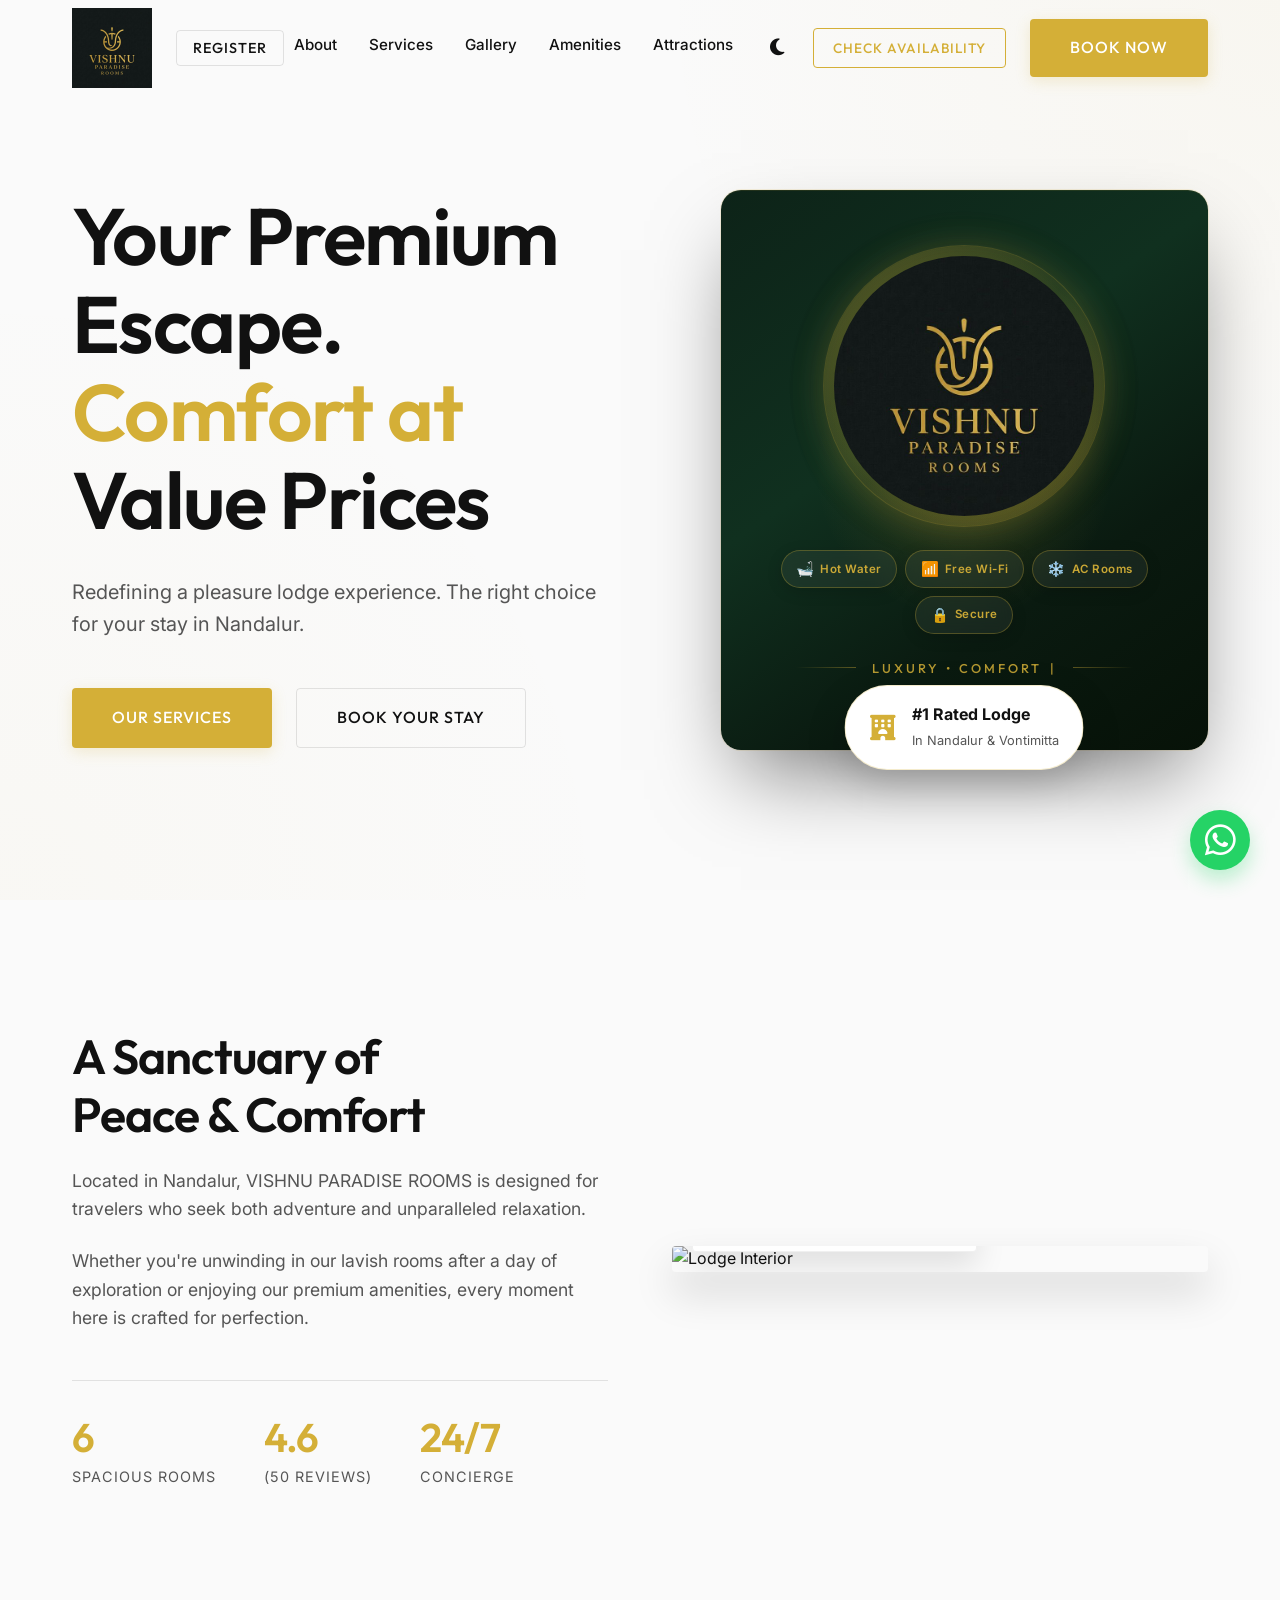
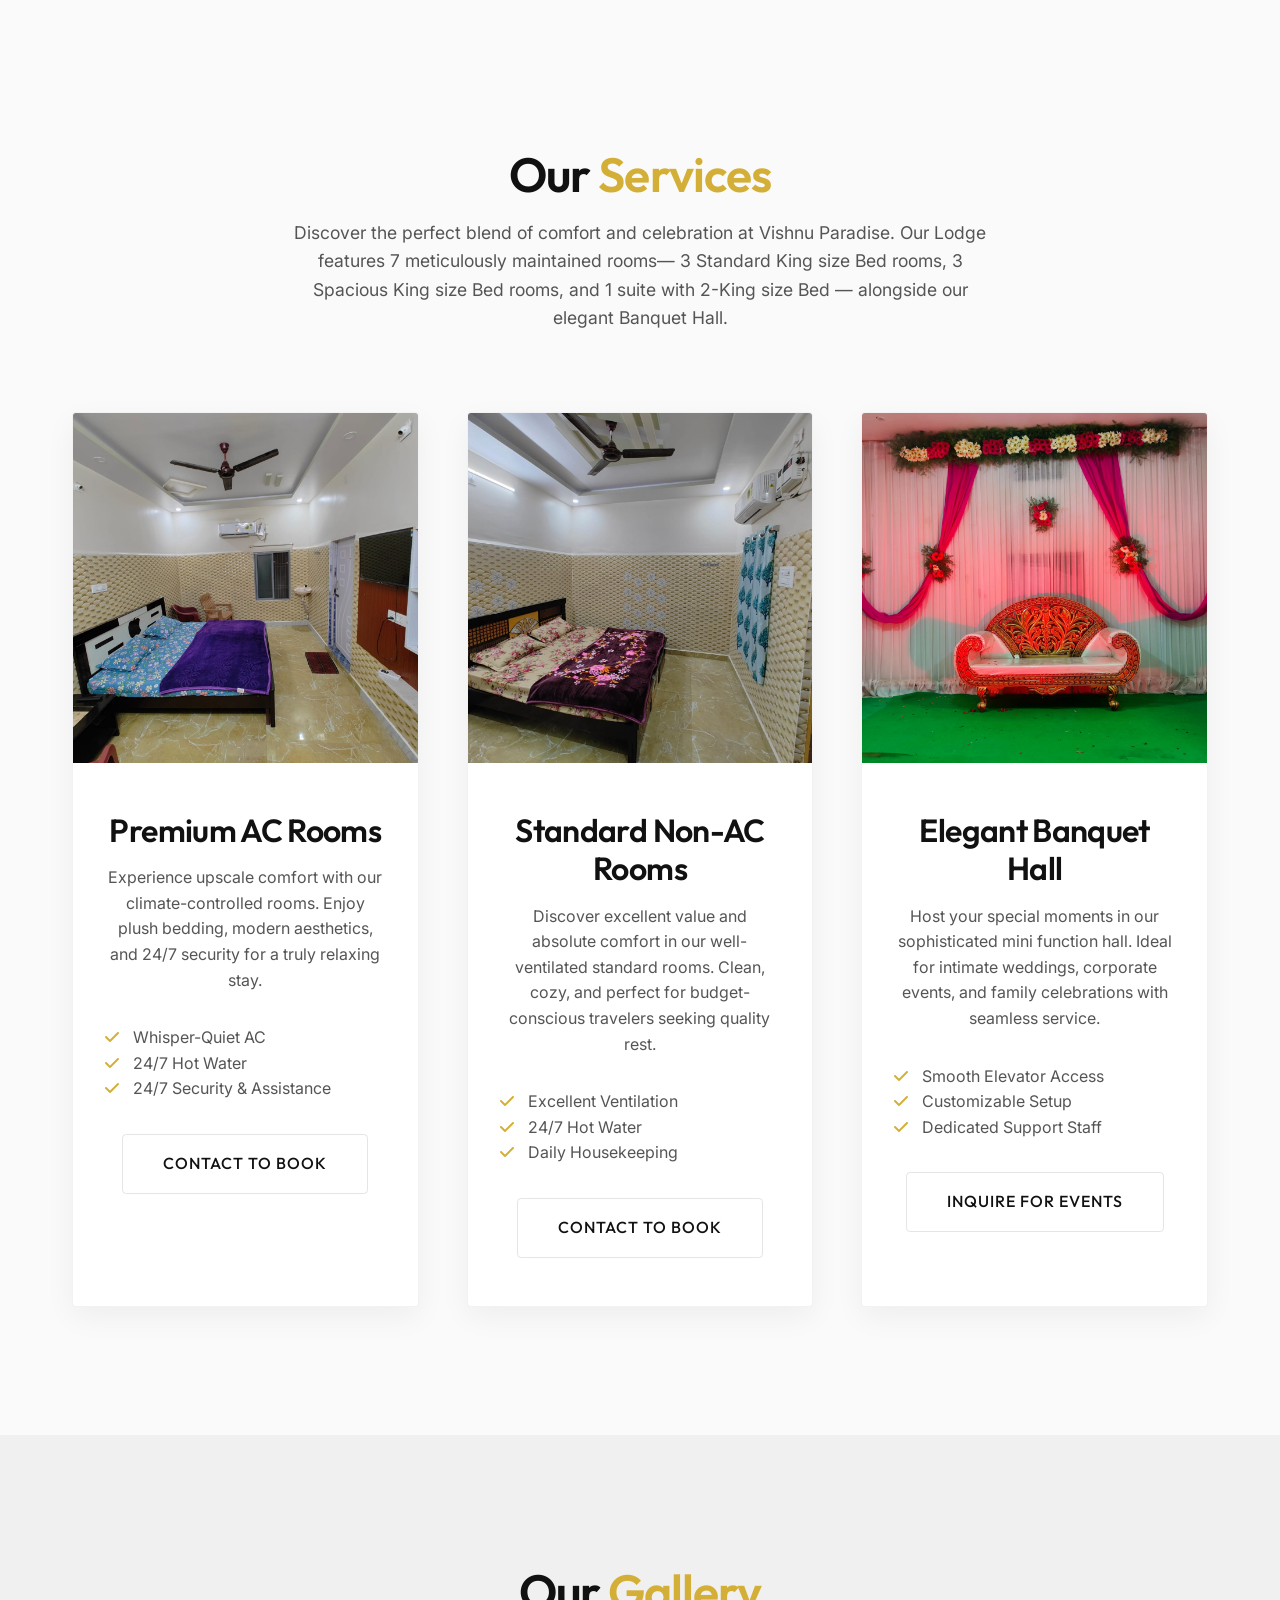
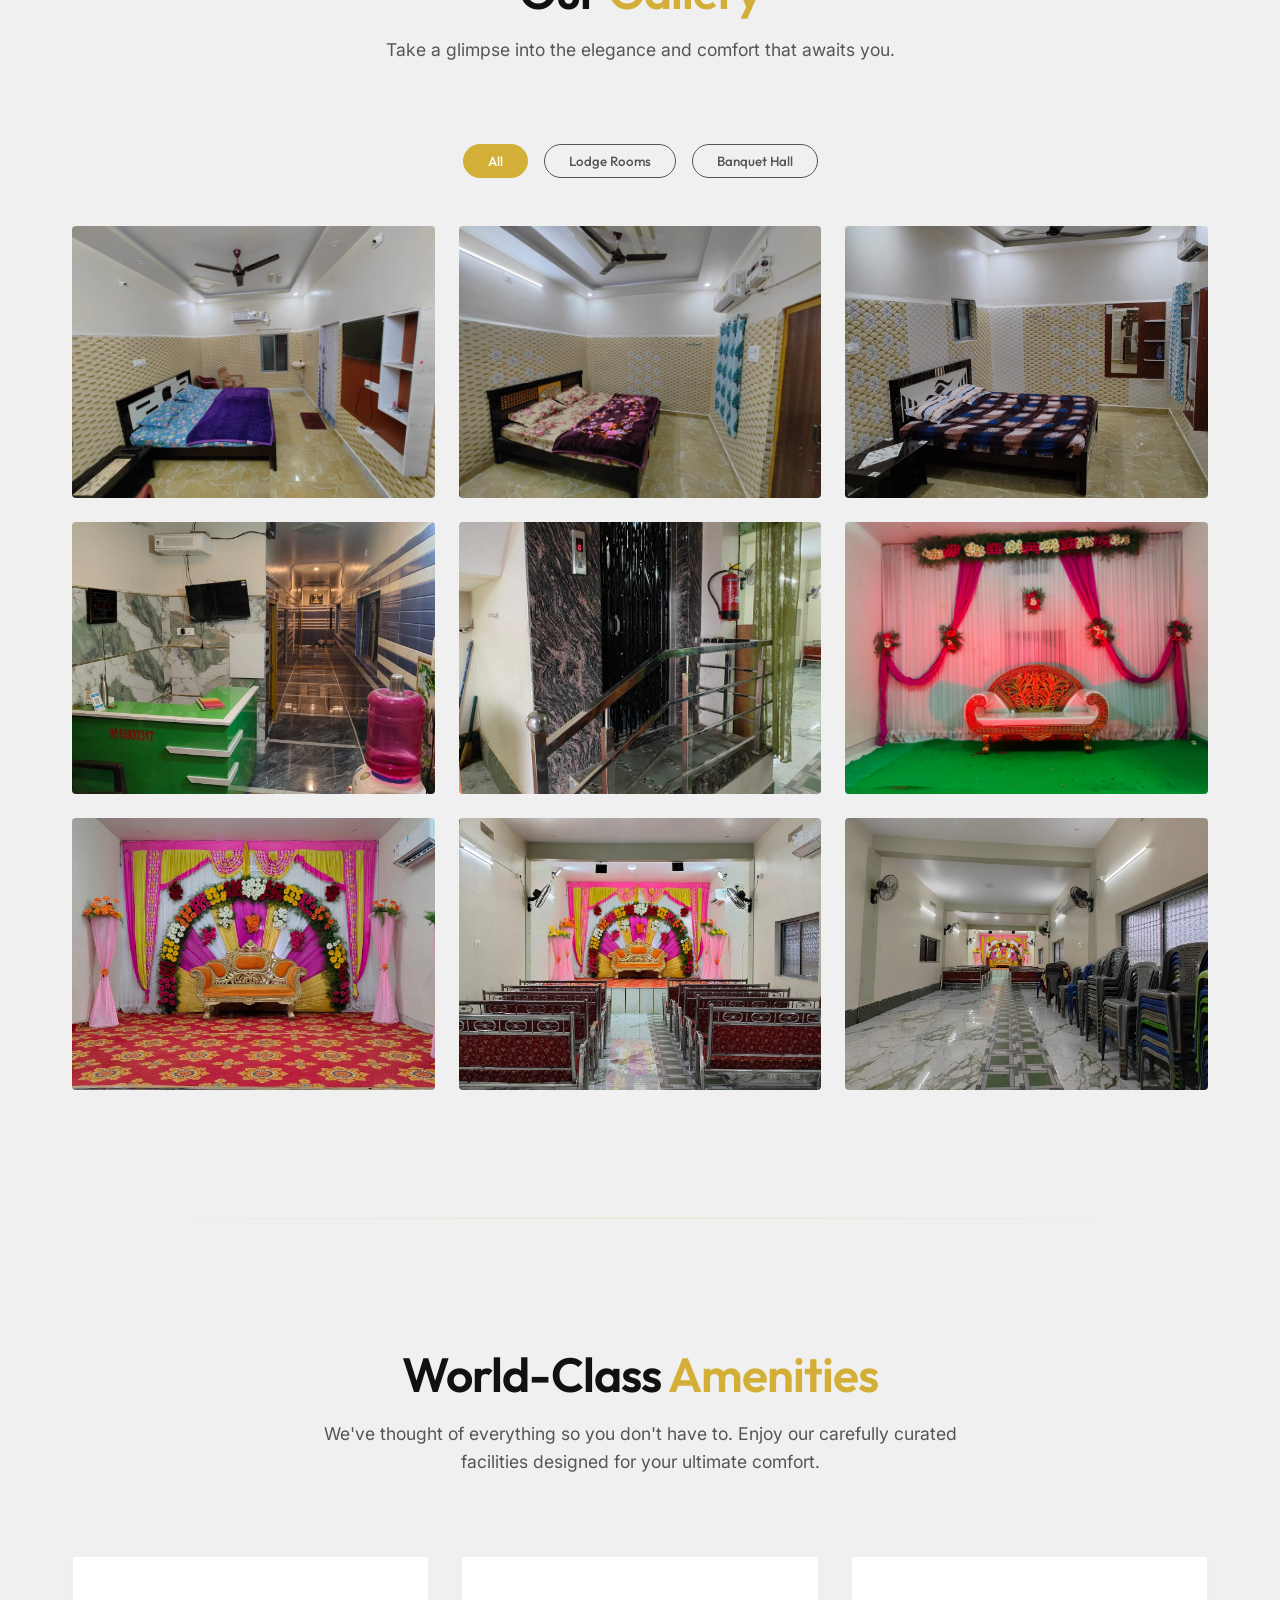
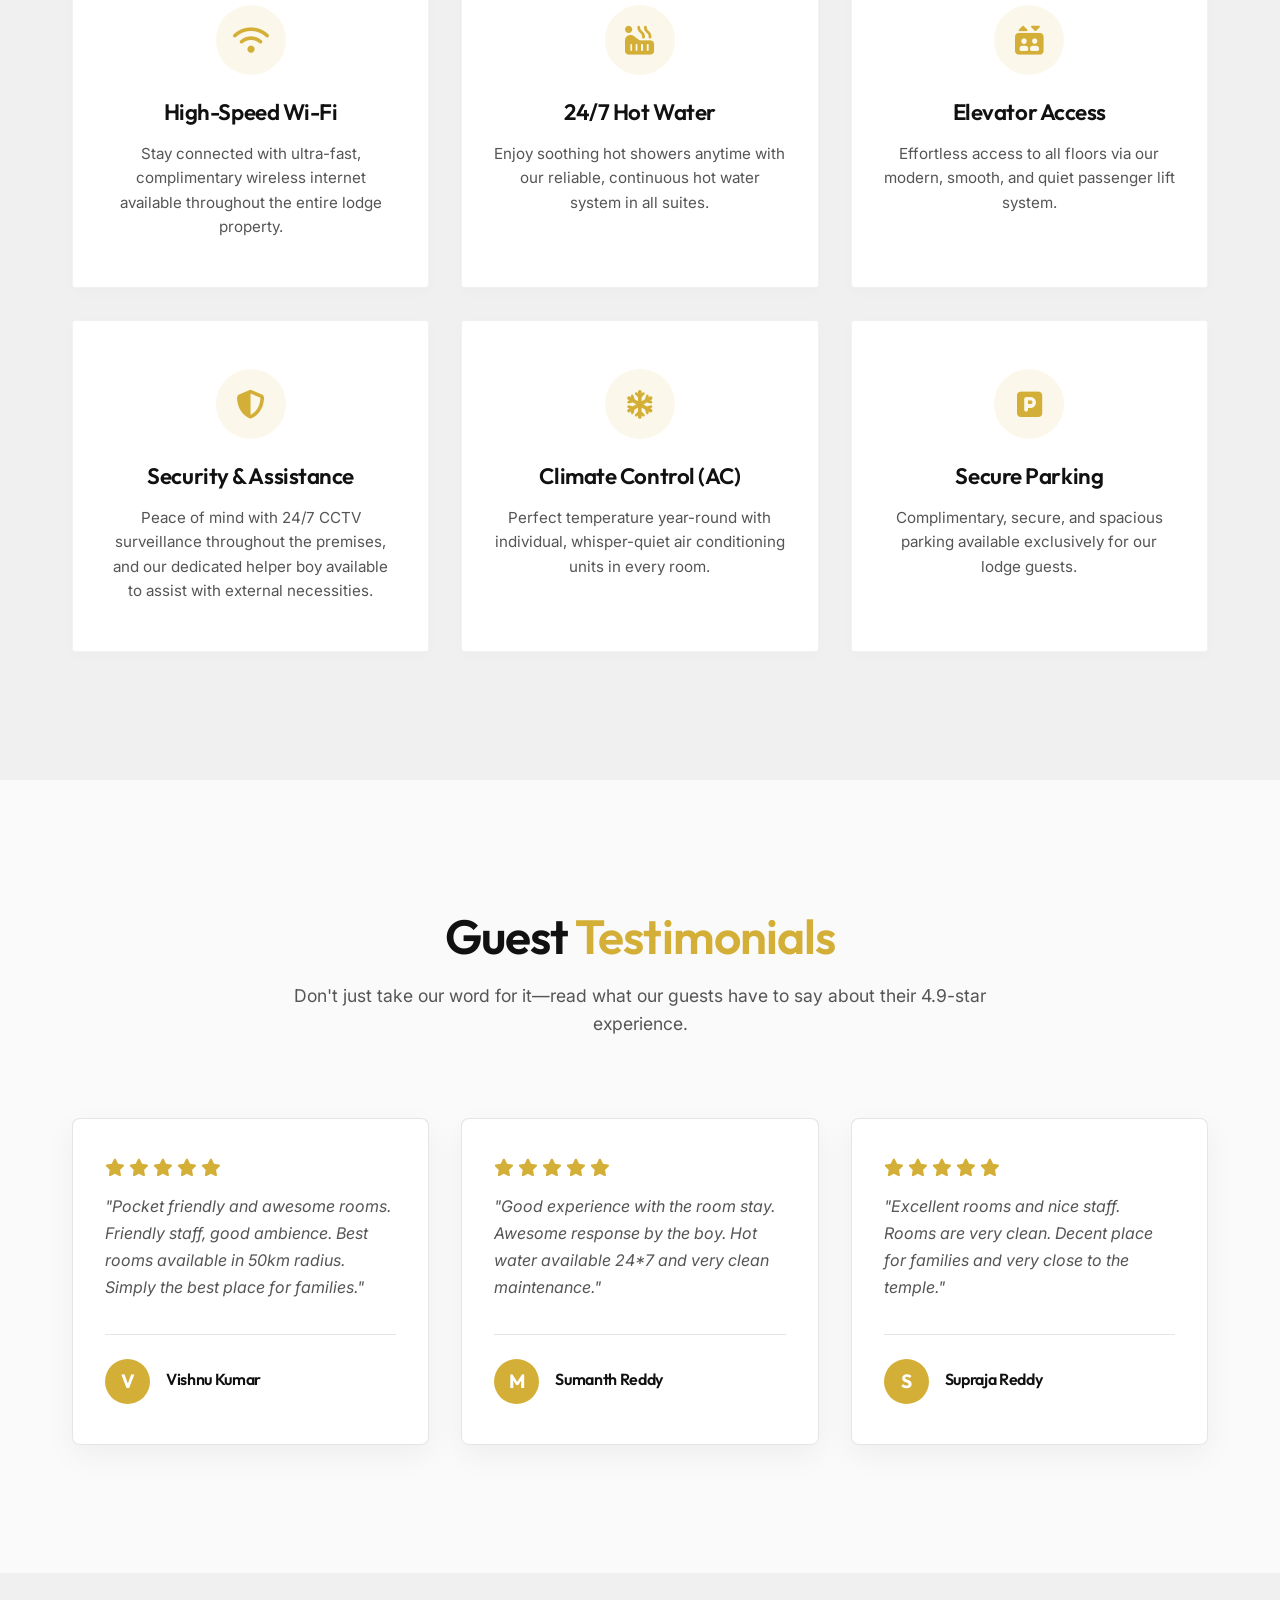
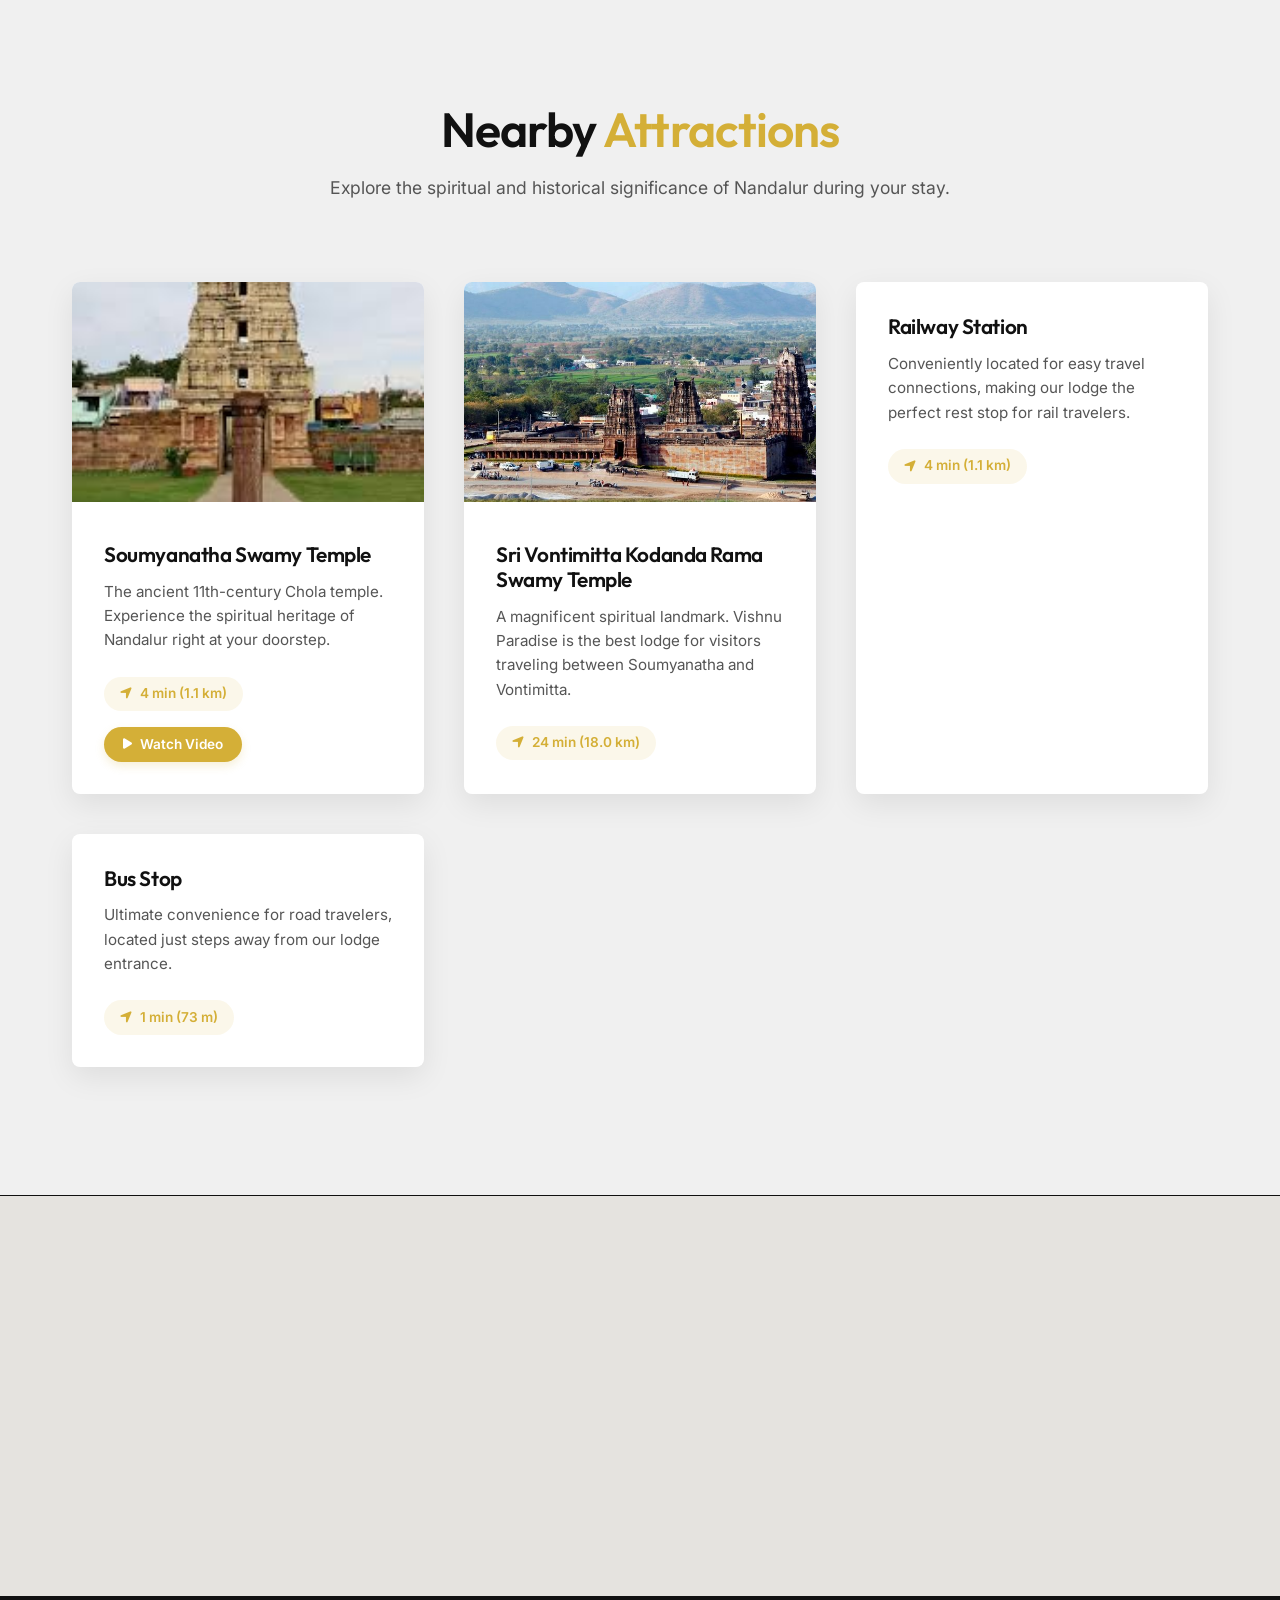
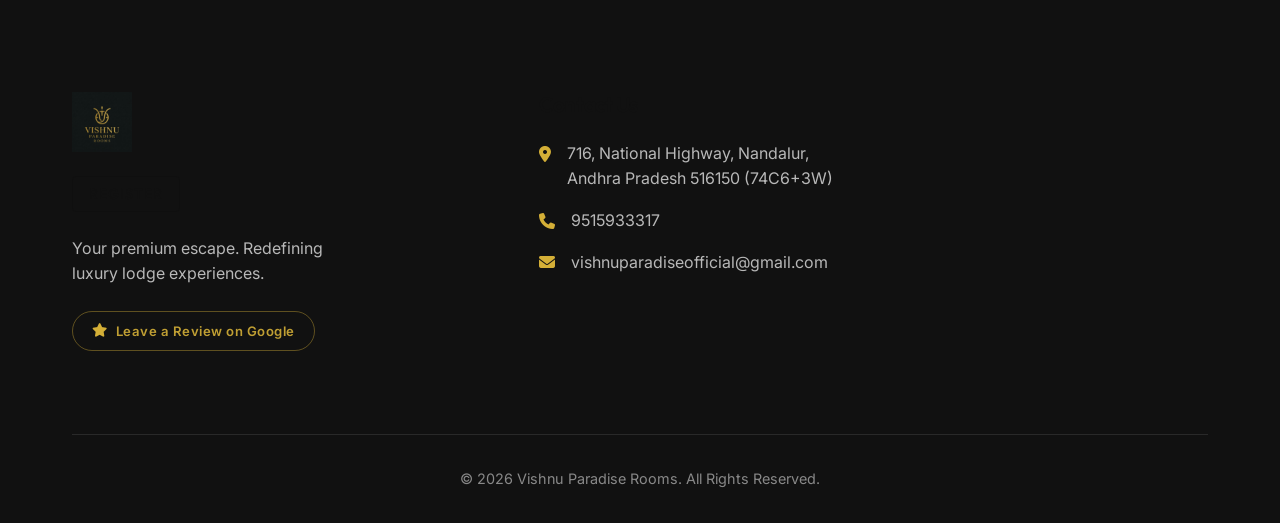
==== commit 71dec2f3: "Enhance website: add premium animations, looping counters, mobile responsiveness fixes, and robust G" ====
--- a/index.html
+++ b/index.html
@@ -24,12 +24,15 @@
 
 <body>
 
+    <!-- Scroll Progress Bar -->
+    <div id="scrollProgress" class="scroll-progress-bar"></div>
+
     <!-- Navigation -->
     <nav class="navbar" id="navbar">
         <div class="nav-container">
             <div style="display: flex; align-items: center;">
                 <a href="#home" class="logo">
-                    <img src="assets/images/logo.png" alt="Vishnu Paradise Logo"
+                    <img src="assets/images/logo.png" alt="Vishnu Paradise Rooms Logo"
                         style="height: 80px; width: auto; object-fit: contain;">
                 </a>
                 <button class="btn btn-secondary btn-register trigger-lead-modal"
@@ -61,20 +64,35 @@
         <div class="container hero-split-container">
             <div class="hero-text reveal">
                 <h1>Your Premium Escape. <br><span class="highlight">Comfort at</span> <br>Value Prices</h1>
-                <p>Redefining luxury lodge experiences. The right choice for your stay in Nandalur.</p>
+                <p>Redefining a pleasure lodge experience. The right choice for your stay in Nandalur.</p>
                 <div class="hero-actions">
                     <a href="#services" class="btn btn-primary">Our Services</a>
                     <a href="#contact" class="btn btn-secondary">Book Your Stay</a>
                 </div>
             </div>
             <div class="hero-media reveal" style="transition-delay: 200ms;">
-                <div class="hero-image-card">
-                    <img src="assets/images/lodge_hero.png" alt="Vishnu Paradise Premium Lodge" class="main-hero-img">
+                <div class="hero-logo-card">
+                    <div class="hero-logo-glow"></div>
+                    <div class="hero-logo-ring">
+                        <img src="assets/images/logo.png" alt="Vishnu Paradise Rooms Logo" class="hero-logo-img">
+                    </div>
+                    <!-- Amenity Pills Row (below logo) -->
+                    <div class="hero-pills-row">
+                        <div class="hero-pill"><span>🛁</span> Hot Water</div>
+                        <div class="hero-pill"><span>📶</span> Free Wi-Fi</div>
+                        <div class="hero-pill"><span>❄️</span> AC Rooms</div>
+                        <div class="hero-pill"><span>🔒</span> Secure</div>
+                    </div>
+                    <div class="hero-logo-tagline">
+                        <span class="tagline-line"></span>
+                        <span class="tagline-text" id="heroTagline"></span>
+                        <span class="tagline-line"></span>
+                    </div>
                     <div class="hero-badge">
                         <i class="fa-solid fa-hotel"></i>
                         <div>
                             <strong>#1 Rated Lodge</strong>
-                            <span>In Nandalur & Vontimitta</span>
+                            <span>In Nandalur &amp; Vontimitta</span>
                         </div>
                     </div>
                 </div>
@@ -94,11 +112,11 @@
                         amenities, every moment here is crafted for perfection.</p>
                     <div class="stats">
                         <div class="stat-item">
-                            <h3>7</h3>
+                            <h3 data-count="7" data-suffix="">0</h3>
                             <span>Spacious Rooms</span>
                         </div>
                         <div class="stat-item">
-                            <h3>4.9</h3>
+                            <h3 data-count="4.9" data-suffix="" data-decimal="1">0</h3>
                             <span>(50 Reviews)</span>
                         </div>
                         <div class="stat-item">
@@ -128,10 +146,10 @@
             <div class="section-header reveal">
                 <h2>Our <span class="highlight">Services</span></h2>
                 <p>Discover the perfect blend of comfort and celebration at Vishnu Paradise. Our Lodge features 7
-                    meticulously maintained rooms—3 Standard King size Bed rooms, 3 Spacious King size Bed rooms, and 1
+                    meticulously maintained rooms— 3 Standard King size Bed rooms, 3 Spacious King size Bed rooms, and 1
                     suite
                     with 2-King size Bed
-                    room—alongside our elegant Banquet Hall.</p>
+                    — alongside our elegant Banquet Hall.</p>
             </div>
 
             <div class="services-grid">
@@ -412,8 +430,7 @@
             <div class="attractions-grid">
                 <!-- Soumyanatha Swamy Temple -->
                 <div class="attraction-card reveal">
-                    <img src="assets/images/download.jpeg"
-                        alt="Soumyanatha Swamy Temple">
+                    <img src="assets/images/download.jpeg" alt="Soumyanatha Swamy Temple">
                     <div class="attraction-content">
                         <h3><a href="https://www.google.com/maps/search/Soumyanatha+Swamy+Temple+Nandalur"
                                 target="_blank">Soumyanatha Swamy Temple</a></h3>
@@ -421,15 +438,15 @@
                             your doorstep.</p>
                         <div style="display: flex; gap: 1rem; flex-wrap: wrap;">
                             <span class="distance"><i class="fa-solid fa-location-arrow"></i> 4 min (1.1 km)</span>
-                            <a href="https://maps.app.goo.gl/KVgwJh4sc8m4fFqAA" target="_blank" class="btn-video"><i class="fa-solid fa-play"></i> Watch Video</a>
+                            <a href="https://maps.app.goo.gl/KVgwJh4sc8m4fFqAA" target="_blank" class="btn-video"><i
+                                    class="fa-solid fa-play"></i> Watch Video</a>
                         </div>
                     </div>
                 </div>
 
                 <!-- Vontimitta Temple -->
                 <div class="attraction-card reveal" style="transition-delay: 100ms;">
-                    <img src="assets/images/vontimitta.jpeg"
-                        alt="Sri Vontimitta Kodanda Rama Swamy Temple">
+                    <img src="assets/images/vontimitta.jpeg" alt="Sri Vontimitta Kodanda Rama Swamy Temple">
                     <div class="attraction-content">
                         <h3><a href="https://www.google.com/maps/search/Sri+Vontimitta+Kodanda+Rama+Swamy+Temple"
                                 target="_blank">Sri Vontimitta Kodanda Rama Swamy Temple</a></h3>
@@ -482,11 +499,10 @@
                     <button class="btn btn-secondary btn-register trigger-lead-modal"
                         style="display: block; margin-bottom: 1rem; padding: 0.5rem 1rem; font-size: 0.9rem; width: fit-content;">Register</button>
                     <p>Your premium escape. Redefining luxury lodge experiences.</p>
-                    <div class="social-links">
-                        <a href="#"><i class="fa-brands fa-instagram"></i></a>
-                        <a href="#"><i class="fa-brands fa-facebook-f"></i></a>
-                        <a href="#"><i class="fa-brands fa-twitter"></i></a>
-                    </div>
+                    <a href="https://www.google.com/search?q=VISHNU+PARADISE+Rooms+Nandalur#lrd=0x3bb33b003de84e17:0x21c992a65a4d1593,3"
+                        target="_blank" rel="noopener noreferrer" class="btn-review">
+                        <i class="fa-solid fa-star"></i> Leave a Review on Google
+                    </a>
                 </div>
 
                 <div class="footer-contact">
@@ -551,19 +567,23 @@
             <form id="availabilityForm">
                 <div class="form-row" style="display: flex; gap: 1rem; margin-bottom: 1rem;">
                     <div class="form-group" style="flex: 1;">
-                        <label for="checkIn" style="display: block; font-size: 0.8rem; margin-bottom: 0.3rem; color: var(--text-secondary);">Check-In</label>
+                        <label for="checkIn"
+                            style="display: block; font-size: 0.8rem; margin-bottom: 0.3rem; color: var(--text-secondary);">Check-In</label>
                         <input type="date" id="checkIn" required
                             style="width: 100%; padding: 0.8rem; border: 1px solid var(--border-color); border-radius: 4px; font-family: 'Inter', sans-serif; background: var(--surface); color: var(--text-primary);">
                     </div>
                     <div class="form-group" style="flex: 1;">
-                        <label for="checkOut" style="display: block; font-size: 0.8rem; margin-bottom: 0.3rem; color: var(--text-secondary);">Check-Out</label>
+                        <label for="checkOut"
+                            style="display: block; font-size: 0.8rem; margin-bottom: 0.3rem; color: var(--text-secondary);">Check-Out</label>
                         <input type="date" id="checkOut" required
                             style="width: 100%; padding: 0.8rem; border: 1px solid var(--border-color); border-radius: 4px; font-family: 'Inter', sans-serif; background: var(--surface); color: var(--text-primary);">
                     </div>
                 </div>
                 <div class="form-group" style="margin-bottom: 1.5rem;">
-                    <label for="guests" style="display: block; font-size: 0.8rem; margin-bottom: 0.3rem; color: var(--text-secondary);">Guests</label>
-                    <select id="guests" style="width: 100%; padding: 0.8rem; border: 1px solid var(--border-color); border-radius: 4px; font-family: 'Inter', sans-serif; background: var(--surface); color: var(--text-primary);">
+                    <label for="guests"
+                        style="display: block; font-size: 0.8rem; margin-bottom: 0.3rem; color: var(--text-secondary);">Guests</label>
+                    <select id="guests"
+                        style="width: 100%; padding: 0.8rem; border: 1px solid var(--border-color); border-radius: 4px; font-family: 'Inter', sans-serif; background: var(--surface); color: var(--text-primary);">
                         <option value="1">1 Guest</option>
                         <option value="2" selected>2 Guests</option>
                         <option value="3">3 Guests</option>
@@ -571,9 +591,38 @@
                         <option value="5+">5+ Guests</option>
                     </select>
                 </div>
-                <button type="submit" class="btn btn-primary" style="width: 100%;">Check Availability on WhatsApp</button>
+                <button type="submit" class="btn btn-primary" style="width: 100%;">Check Availability on
+                    WhatsApp</button>
             </form>
         </div>
+    </div>
+
+    <!-- Sticky Mobile Bottom Bar -->
+    <div class="sticky-mobile-bar" id="stickyMobileBar">
+        <a href="tel:9515933317" class="sticky-btn sticky-call">
+            <i class="fa-solid fa-phone"></i>
+            <span>Call Us</span>
+        </a>
+        <a href="https://wa.me/919515933317?text=Hi!%20I%20would%20like%20to%20book%20a%20room%20at%20Vishnu%20Paradise."
+            target="_blank" class="sticky-btn sticky-whatsapp">
+            <i class="fa-brands fa-whatsapp"></i>
+            <span>WhatsApp</span>
+        </a>
+        <a href="#contact" class="sticky-btn sticky-book">
+            <i class="fa-solid fa-calendar-check"></i>
+            <span>Book Now</span>
+        </a>
+    </div>
+
+    <!-- Lightbox Modal -->
+    <div id="lightboxModal" class="lightbox-modal">
+        <button class="lightbox-close" id="lightboxClose"><i class="fa-solid fa-xmark"></i></button>
+        <button class="lightbox-nav lightbox-prev" id="lightboxPrev"><i class="fa-solid fa-chevron-left"></i></button>
+        <div class="lightbox-content">
+            <img id="lightboxImg" src="" alt="Gallery Image">
+            <p id="lightboxCaption" class="lightbox-caption"></p>
+        </div>
+        <button class="lightbox-nav lightbox-next" id="lightboxNext"><i class="fa-solid fa-chevron-right"></i></button>
     </div>
 
     <script src="script.js"></script>
--- a/styles.css
+++ b/styles.css
@@ -278,49 +278,145 @@
     position: relative;
 }
 
-.hero-image-card {
+/* Hero Logo Card - Premium Showcase */
+.hero-logo-card {
     position: relative;
-    border-radius: 12px;
-    padding: 1rem;
-    background: var(--surface);
-    box-shadow: 0 40px 80px -20px rgba(0,0,0,0.15);
-}
-
-.main-hero-img {
+    border-radius: 20px;
+    padding: 3rem 2rem 4rem;
+    background: linear-gradient(145deg, #0d2318 0%, #10301f 40%, #0a1a10 70%, #071208 100%);
+    box-shadow:
+        0 40px 80px -20px rgba(0,0,0,0.5),
+        0 0 0 1px rgba(212,175,55,0.15),
+        inset 0 1px 0 rgba(212,175,55,0.1);
+    display: flex;
+    flex-direction: column;
+    align-items: center;
+    overflow: visible;
+    min-height: 560px;
+    justify-content: center;
+    gap: 1.5rem;
+}
+
+/* Animated golden ambient glow */
+.hero-logo-glow {
+    position: absolute;
+    top: 50%;
+    left: 50%;
+    transform: translate(-50%, -50%);
+    width: 300px;
+    height: 300px;
+    background: radial-gradient(circle, rgba(212,175,55,0.18) 0%, rgba(212,175,55,0.05) 50%, transparent 70%);
+    border-radius: 50%;
+    animation: pulseGlow 3s ease-in-out infinite;
+    pointer-events: none;
+}
+
+@keyframes pulseGlow {
+    0%, 100% { transform: translate(-50%, -50%) scale(1); opacity: 0.7; }
+    50% { transform: translate(-50%, -50%) scale(1.2); opacity: 1; }
+}
+
+/* Decorative ring around logo */
+.hero-logo-ring {
+    position: relative;
+    z-index: 2;
+    width: 280px;
+    height: 280px;
+    border-radius: 50%;
+    padding: 10px;
+    background: linear-gradient(135deg, rgba(212,175,55,0.3), rgba(212,175,55,0.05) 50%, rgba(212,175,55,0.25));
+    box-shadow:
+        0 0 0 1px rgba(212,175,55,0.2),
+        0 0 40px rgba(212,175,55,0.12),
+        inset 0 0 20px rgba(212,175,55,0.05);
+    display: flex;
+    align-items: center;
+    justify-content: center;
+    animation: ringRotate 12s linear infinite;
+}
+
+@keyframes ringRotate {
+    0% { box-shadow: 0 0 0 1px rgba(212,175,55,0.2), 0 0 40px rgba(212,175,55,0.12), inset 0 0 20px rgba(212,175,55,0.05); }
+    50% { box-shadow: 0 0 0 1px rgba(212,175,55,0.45), 0 0 60px rgba(212,175,55,0.25), inset 0 0 30px rgba(212,175,55,0.08); }
+    100% { box-shadow: 0 0 0 1px rgba(212,175,55,0.2), 0 0 40px rgba(212,175,55,0.12), inset 0 0 20px rgba(212,175,55,0.05); }
+}
+
+.hero-logo-img {
     width: 100%;
-    height: 550px;
+    height: 100%;
     object-fit: cover;
-    border-radius: 8px;
+    border-radius: 50%;
     display: block;
-}
-
+    filter: drop-shadow(0 4px 20px rgba(212,175,55,0.25));
+    transition: transform 0.6s cubic-bezier(0.25,1,0.5,1);
+}
+
+.hero-logo-card:hover .hero-logo-img {
+    transform: scale(1.04);
+}
+
+/* Tagline bar below logo */
+.hero-logo-tagline {
+    position: relative;
+    z-index: 2;
+    display: flex;
+    align-items: center;
+    gap: 1rem;
+    width: 100%;
+    justify-content: center;
+}
+
+.tagline-line {
+    flex: 1;
+    height: 1px;
+    background: linear-gradient(90deg, transparent, rgba(212,175,55,0.4));
+    max-width: 60px;
+}
+
+.tagline-line:last-child {
+    background: linear-gradient(270deg, transparent, rgba(212,175,55,0.4));
+}
+
+.tagline-text {
+    font-family: var(--font-heading);
+    font-size: 0.8rem;
+    font-weight: 500;
+    letter-spacing: 3px;
+    text-transform: uppercase;
+    color: rgba(212,175,55,0.85);
+    white-space: nowrap;
+}
+
+/* Badge repositioned for logo card */
 .hero-badge {
     position: absolute;
-    bottom: 40px;
-    left: -30px;
+    bottom: -20px;
+    left: 50%;
+    transform: translateX(-50%);
     background: var(--surface);
-    padding: 1.5rem;
-    border-radius: 8px;
-    display: flex;
-    align-items: center;
-    gap: 1.2rem;
-    box-shadow: 0 15px 40px rgba(0,0,0,0.1);
-    border: 1px solid var(--surface-light);
+    padding: 1rem 1.5rem;
+    border-radius: 50px;
+    display: flex;
+    align-items: center;
+    gap: 1rem;
+    box-shadow: 0 15px 40px rgba(0,0,0,0.18);
+    border: 1px solid rgba(212,175,55,0.25);
     z-index: 5;
+    white-space: nowrap;
 }
 
 .hero-badge i {
-    font-size: 2rem;
+    font-size: 1.6rem;
     color: var(--primary);
 }
 
 .hero-badge strong {
     display: block;
-    font-size: 1.1rem;
+    font-size: 1rem;
 }
 
 .hero-badge span {
-    font-size: 0.85rem;
+    font-size: 0.8rem;
     color: var(--text-secondary);
 }
 
@@ -780,8 +876,13 @@
         font-size: clamp(2.5rem, 7vw, 4rem);
     }
 
-    .main-hero-img {
-        height: 400px;
+    .hero-logo-card {
+        min-height: 460px;
+    }
+
+    .hero-logo-ring {
+        width: 230px;
+        height: 230px;
     }
 }
 
@@ -809,8 +910,26 @@
     }
 
     .hero-badge {
-        left: 0;
-        bottom: -20px;
+        left: 50%;
+        transform: translateX(-50%);
+        bottom: -15px;
+        width: 90%;
+        max-width: 280px;
+    }
+
+    .hero-logo-card {
+        min-height: auto;
+        padding-bottom: 2rem;
+    }
+
+    .hero-pills-row {
+        margin: 1rem 0;
+        gap: 0.4rem;
+    }
+
+    .hero-pill {
+        padding: 0.35rem 0.7rem;
+        font-size: 0.65rem;
     }
     
     .about-grid {
@@ -838,23 +957,31 @@
     }
 }
 
-@media (max-width: 600px) {
-    .footer-grid {
-        grid-template-columns: 1fr;
-        gap: 2.5rem;
-    }
-    
-    .hero-content {
-        padding: 2rem 1.5rem;
-    }
-    
-    .hero-content h1 {
-        font-size: 2.5rem;
-    }
-    
+@media (max-width: 480px) {
+    .container {
+        padding: 0 1.2rem;
+    }
+
+    .hero-text h1 {
+        font-size: 2.2rem;
+    }
+
+    .hero-logo-ring {
+        width: 180px;
+        height: 180px;
+    }
+
     .section-header h2,
     .about-text h2 {
-        font-size: 2.2rem;
+        font-size: 1.8rem;
+    }
+
+    .stat-item h3 {
+        font-size: 1.8rem;
+    }
+
+    .hero-badge strong {
+        font-size: 0.8rem;
     }
 }
 
@@ -1181,3 +1308,444 @@
         box-shadow: 0 0 0 0 rgba(37, 211, 102, 0);
     }
 }
+
+/* ============================================
+   ANNOUNCEMENT BAR
+   ============================================ */
+.announcement-bar {
+    background: linear-gradient(90deg, #0d2318 0%, #10301f 50%, #0d2318 100%);
+    border-bottom: 1px solid rgba(212,175,55,0.3);
+    padding: 0.55rem 3rem 0.55rem 0;
+    overflow: hidden;
+    position: relative;
+    z-index: 1001;
+    display: flex;
+    align-items: center;
+}
+
+.announcement-bar.hidden {
+    display: none;
+}
+
+.announcement-track {
+    display: flex;
+    white-space: nowrap;
+    animation: scrollAnnouncement 30s linear infinite;
+    gap: 0;
+}
+
+.announcement-track:hover {
+    animation-play-state: paused;
+}
+
+.announcement-item {
+    font-family: var(--font-body);
+    font-size: 0.8rem;
+    font-weight: 500;
+    color: rgba(212,175,55,0.9);
+    letter-spacing: 0.5px;
+    padding: 0 1.5rem;
+    flex-shrink: 0;
+}
+
+.announcement-item i {
+    margin-right: 0.4rem;
+    color: var(--primary);
+}
+
+.announcement-item strong {
+    color: #fff;
+}
+
+@keyframes scrollAnnouncement {
+    0%   { transform: translateX(0); }
+    100% { transform: translateX(-50%); }
+}
+
+.announcement-close {
+    position: absolute;
+    right: 0.8rem;
+    top: 50%;
+    transform: translateY(-50%);
+    background: rgba(212,175,55,0.1);
+    border: 1px solid rgba(212,175,55,0.2);
+    color: rgba(212,175,55,0.8);
+    border-radius: 50%;
+    width: 22px;
+    height: 22px;
+    font-size: 1rem;
+    line-height: 1;
+    cursor: pointer;
+    display: flex;
+    align-items: center;
+    justify-content: center;
+    padding: 0;
+    transition: var(--transition);
+    z-index: 10;
+    flex-shrink: 0;
+}
+
+.announcement-close:hover {
+    background: rgba(212,175,55,0.25);
+    color: #D4AF37;
+}
+
+/* Push navbar down when bar visible */
+body:has(.announcement-bar:not(.hidden)) .navbar {
+    top: 0;
+}
+
+/* ============================================
+   GALLERY LIGHTBOX
+   ============================================ */
+.lightbox-modal {
+    position: fixed;
+    inset: 0;
+    background: rgba(0, 0, 0, 0.95);
+    z-index: 9999;
+    display: flex;
+    align-items: center;
+    justify-content: center;
+    opacity: 0;
+    pointer-events: none;
+    transition: opacity 0.35s ease;
+    backdrop-filter: blur(6px);
+}
+
+.lightbox-modal.open {
+    opacity: 1;
+    pointer-events: all;
+}
+
+.lightbox-content {
+    position: relative;
+    max-width: 90vw;
+    max-height: 88vh;
+    display: flex;
+    flex-direction: column;
+    align-items: center;
+    gap: 1rem;
+}
+
+#lightboxImg {
+    max-width: 90vw;
+    max-height: 80vh;
+    object-fit: contain;
+    border-radius: 8px;
+    box-shadow: 0 30px 80px rgba(0,0,0,0.8);
+    transform: scale(0.93);
+    transition: transform 0.35s cubic-bezier(0.25,1,0.5,1);
+}
+
+.lightbox-modal.open #lightboxImg {
+    transform: scale(1);
+}
+
+.lightbox-caption {
+    color: rgba(255,255,255,0.7);
+    font-family: var(--font-body);
+    font-size: 0.9rem;
+    text-align: center;
+    letter-spacing: 0.5px;
+}
+
+.lightbox-close {
+    position: fixed;
+    top: 1.5rem;
+    right: 1.5rem;
+    background: rgba(255,255,255,0.08);
+    border: 1px solid rgba(255,255,255,0.15);
+    color: #fff;
+    border-radius: 50%;
+    width: 44px;
+    height: 44px;
+    font-size: 1.2rem;
+    cursor: pointer;
+    display: flex;
+    align-items: center;
+    justify-content: center;
+    transition: var(--transition);
+    z-index: 10;
+}
+
+.lightbox-close:hover {
+    background: var(--primary);
+    border-color: var(--primary);
+    transform: rotate(90deg);
+}
+
+.lightbox-nav {
+    position: fixed;
+    top: 50%;
+    transform: translateY(-50%);
+    background: rgba(255,255,255,0.08);
+    border: 1px solid rgba(255,255,255,0.15);
+    color: #fff;
+    border-radius: 50%;
+    width: 50px;
+    height: 50px;
+    font-size: 1.2rem;
+    cursor: pointer;
+    display: flex;
+    align-items: center;
+    justify-content: center;
+    transition: var(--transition);
+    z-index: 10;
+}
+
+.lightbox-prev { left: 1.5rem; }
+.lightbox-next { right: 1.5rem; }
+
+.lightbox-nav:hover {
+    background: var(--primary);
+    border-color: var(--primary);
+    transform: translateY(-50%) scale(1.1);
+}
+
+.gallery-item {
+    cursor: zoom-in;
+}
+
+/* ============================================
+   STAR RATING ANIMATION
+   ============================================ */
+.review-card .stars {
+    display: flex;
+    gap: 4px;
+    margin-bottom: 1rem;
+}
+
+.review-card .stars i {
+    color: #ccc;
+    font-size: 1.1rem;
+    transition: color 0.15s ease, transform 0.2s ease;
+}
+
+/* Stars animate in when card becomes active via JS */
+.review-card.stars-animated .stars i {
+    color: var(--primary);
+}
+
+.review-card.stars-animated .stars i:nth-child(1) { animation: starPop 0.4s ease 0.1s both; }
+.review-card.stars-animated .stars i:nth-child(2) { animation: starPop 0.4s ease 0.2s both; }
+.review-card.stars-animated .stars i:nth-child(3) { animation: starPop 0.4s ease 0.3s both; }
+.review-card.stars-animated .stars i:nth-child(4) { animation: starPop 0.4s ease 0.4s both; }
+.review-card.stars-animated .stars i:nth-child(5) { animation: starPop 0.4s ease 0.5s both; }
+
+@keyframes starPop {
+    0%   { color: #ccc; transform: scale(0.5) rotate(-20deg); }
+    60%  { color: var(--primary); transform: scale(1.35) rotate(5deg); }
+    100% { color: var(--primary); transform: scale(1) rotate(0deg); }
+}
+
+/* Typing cursor for tagline */
+#heroTagline::after {
+    content: '|';
+    color: rgba(212,175,55,0.8);
+    animation: blink 0.7s step-end infinite;
+    margin-left: 2px;
+}
+
+#heroTagline.typing-done::after {
+    display: none;
+}
+
+@keyframes blink {
+    0%, 100% { opacity: 1; }
+    50%       { opacity: 0; }
+}
+
+/* ============================================
+   SCROLL PROGRESS BAR
+   ============================================ */
+.scroll-progress-bar {
+    position: fixed;
+    top: 0;
+    left: 0;
+    height: 3px;
+    width: 0%;
+    background: linear-gradient(90deg, #D4AF37, #f0c84a, #D4AF37);
+    background-size: 200% 100%;
+    animation: shimmerBar 2s linear infinite;
+    z-index: 9999;
+    transition: width 0.05s linear;
+    border-radius: 0 2px 2px 0;
+    box-shadow: 0 0 8px rgba(212,175,55,0.6);
+}
+
+@keyframes shimmerBar {
+    0%   { background-position: 200% 0; }
+    100% { background-position: -200% 0; }
+}
+
+/* ============================================
+   HERO AMENITY PILLS (row below logo)
+   ============================================ */
+.hero-pills-row {
+    display: flex;
+    flex-wrap: wrap;
+    justify-content: center;
+    gap: 0.5rem;
+    width: 100%;
+    position: relative;
+    z-index: 3;
+}
+
+.hero-pill {
+    background: rgba(255,255,255,0.06);
+    backdrop-filter: blur(8px);
+    -webkit-backdrop-filter: blur(8px);
+    border: 1px solid rgba(212,175,55,0.3);
+    color: rgba(212,175,55,0.95);
+    font-family: var(--font-body);
+    font-size: 0.72rem;
+    font-weight: 600;
+    letter-spacing: 0.5px;
+    padding: 0.4rem 0.9rem;
+    border-radius: 50px;
+    display: inline-flex;
+    align-items: center;
+    gap: 0.35rem;
+    white-space: nowrap;
+    box-shadow: 0 4px 15px rgba(0,0,0,0.15);
+    animation: floatPill 4s ease-in-out infinite;
+}
+
+.hero-pill:nth-child(1) { animation-duration: 4.0s; animation-delay: 0.0s; }
+.hero-pill:nth-child(2) { animation-duration: 4.5s; animation-delay: 0.6s; }
+.hero-pill:nth-child(3) { animation-duration: 3.8s; animation-delay: 1.2s; }
+.hero-pill:nth-child(4) { animation-duration: 4.2s; animation-delay: 0.3s; }
+
+.hero-pill span { font-size: 0.9rem; }
+
+@keyframes floatPill {
+    0%, 100% { transform: translateY(0px);  opacity: 0.85; }
+    50%       { transform: translateY(-6px); opacity: 1; }
+}
+
+/* ============================================
+   GOOGLE REVIEW BUTTON
+   ============================================ */
+.btn-review {
+    display: inline-flex;
+    align-items: center;
+    gap: 0.5rem;
+    background: transparent;
+    border: 1px solid rgba(212,175,55,0.4);
+    color: rgba(212,175,55,0.9);
+    font-family: var(--font-body);
+    font-size: 0.82rem;
+    font-weight: 600;
+    letter-spacing: 0.5px;
+    padding: 0.55rem 1.2rem;
+    border-radius: 50px;
+    margin-bottom: 1.2rem;
+    transition: var(--transition);
+    cursor: pointer;
+    text-decoration: none;
+}
+
+.btn-review i {
+    color: #D4AF37;
+    font-size: 0.85rem;
+}
+
+.btn-review:hover {
+    background: rgba(212,175,55,0.15);
+    border-color: var(--primary);
+    color: var(--primary);
+    transform: translateY(-2px);
+    box-shadow: 0 4px 15px rgba(212,175,55,0.15);
+}
+
+/* ============================================
+   STICKY MOBILE BOTTOM BAR
+   ============================================ */
+.sticky-mobile-bar {
+    display: none;
+}
+
+@media (max-width: 860px) {
+    .sticky-mobile-bar {
+        display: flex;
+        position: fixed;
+        bottom: 0;
+        left: 0;
+        right: 0;
+        z-index: 1000;
+        background: var(--surface);
+        border-top: 1px solid var(--border-color);
+        box-shadow: 0 -4px 20px rgba(0,0,0,0.12);
+        padding: 0.5rem 0.5rem calc(0.5rem + env(safe-area-inset-bottom));
+        gap: 0.5rem;
+    }
+
+    .sticky-btn {
+        flex: 1;
+        display: flex;
+        flex-direction: column;
+        align-items: center;
+        justify-content: center;
+        gap: 0.25rem;
+        padding: 0.6rem 0.5rem;
+        border-radius: 10px;
+        font-family: var(--font-heading);
+        font-size: 0.7rem;
+        font-weight: 600;
+        letter-spacing: 0.5px;
+        text-transform: uppercase;
+        text-decoration: none;
+        transition: var(--transition);
+        cursor: pointer;
+        border: none;
+    }
+
+    .sticky-btn i {
+        font-size: 1.2rem;
+    }
+
+    .sticky-call {
+        background: rgba(212,175,55,0.1);
+        color: var(--primary);
+        border: 1px solid rgba(212,175,55,0.25);
+    }
+
+    .sticky-call:hover { background: rgba(212,175,55,0.2); }
+
+    .sticky-whatsapp {
+        background: #25D366;
+        color: #fff;
+    }
+
+    .sticky-whatsapp:hover { background: #1EBE5D; }
+
+    .sticky-book {
+        background: var(--primary);
+        color: #fff;
+    }
+
+    .sticky-book:hover { background: var(--primary-hover); }
+
+    /* Push content up so it's not hidden behind the sticky bar */
+    body {
+        padding-bottom: 70px;
+    }
+}
+
+/* ============================================
+   COUNTER ANIMATION
+   ============================================ */
+.stat-item h3 {
+    transition: color 0.3s ease;
+}
+
+.stat-item h3.counting {
+    color: var(--primary);
+    animation: statPulse 0.3s ease;
+}
+
+@keyframes statPulse {
+    0%   { transform: scale(1); }
+    50%  { transform: scale(1.08); }
+    100% { transform: scale(1); }
+}
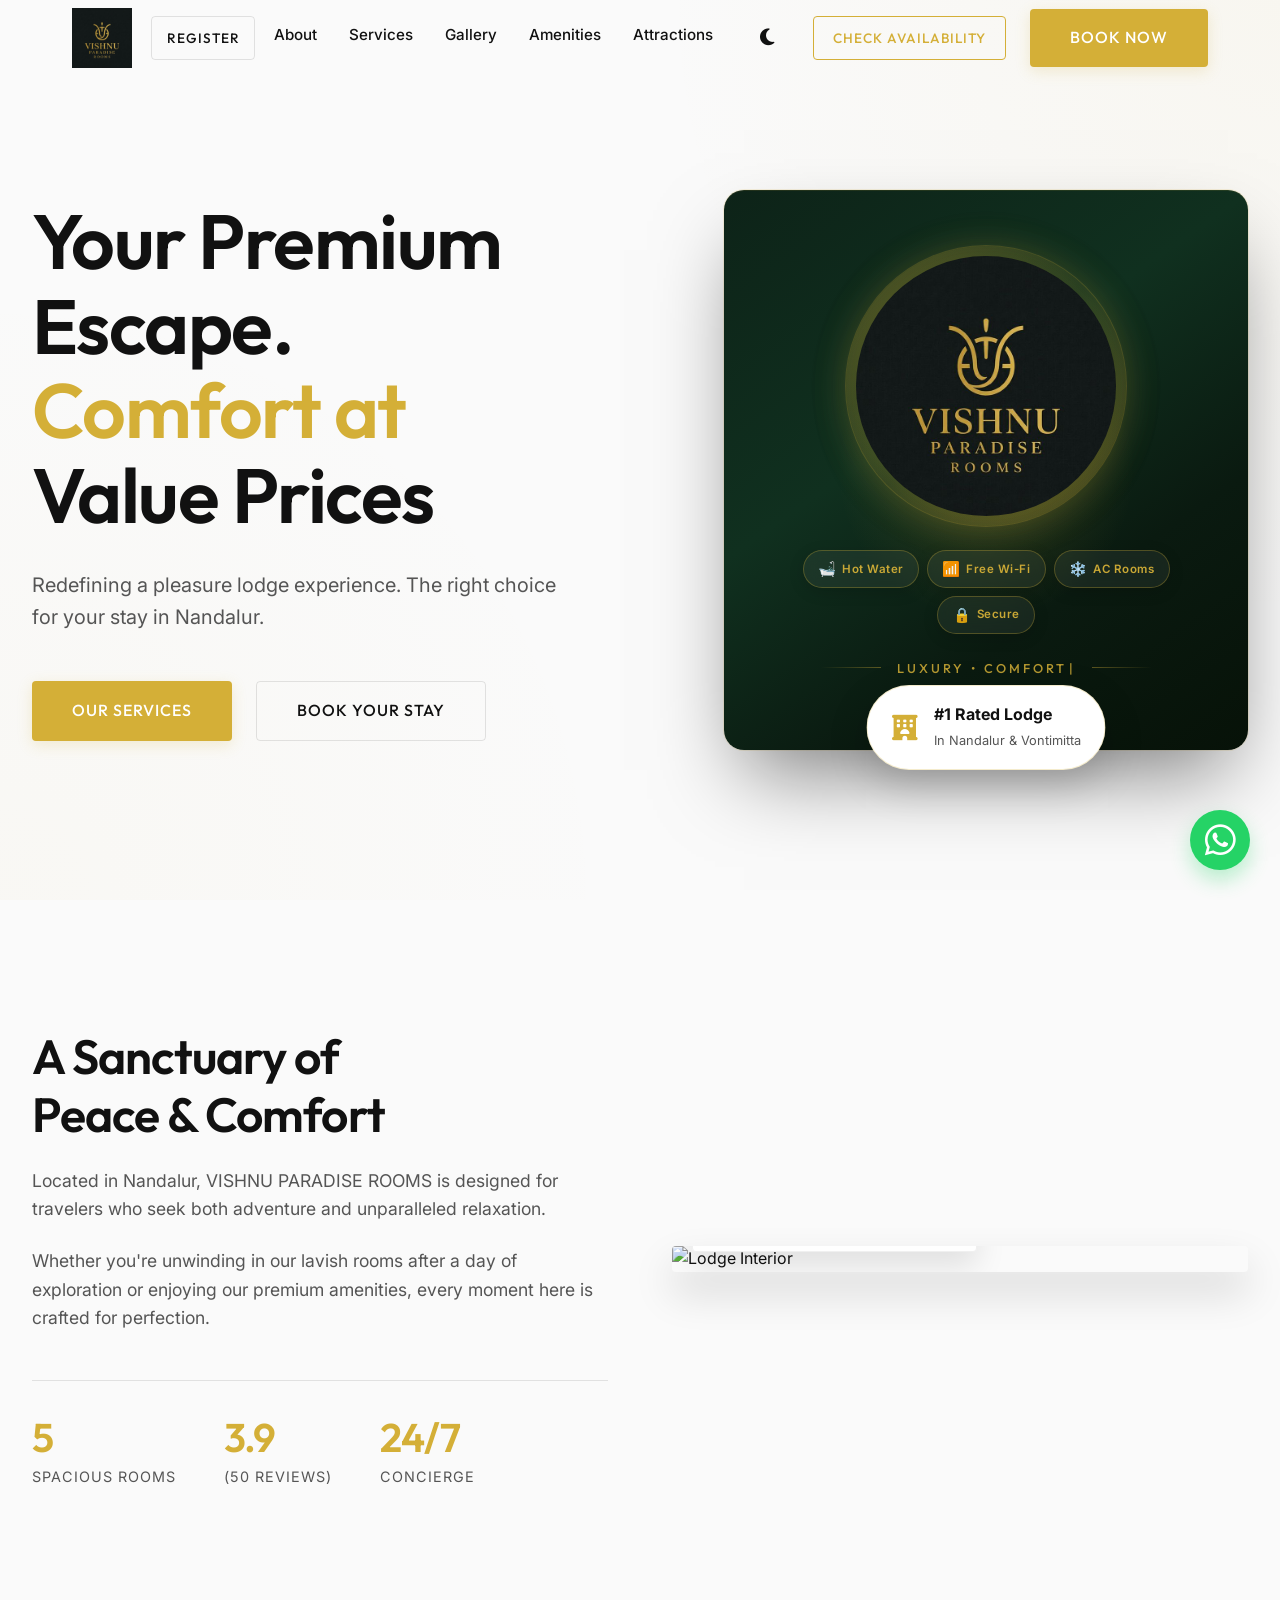
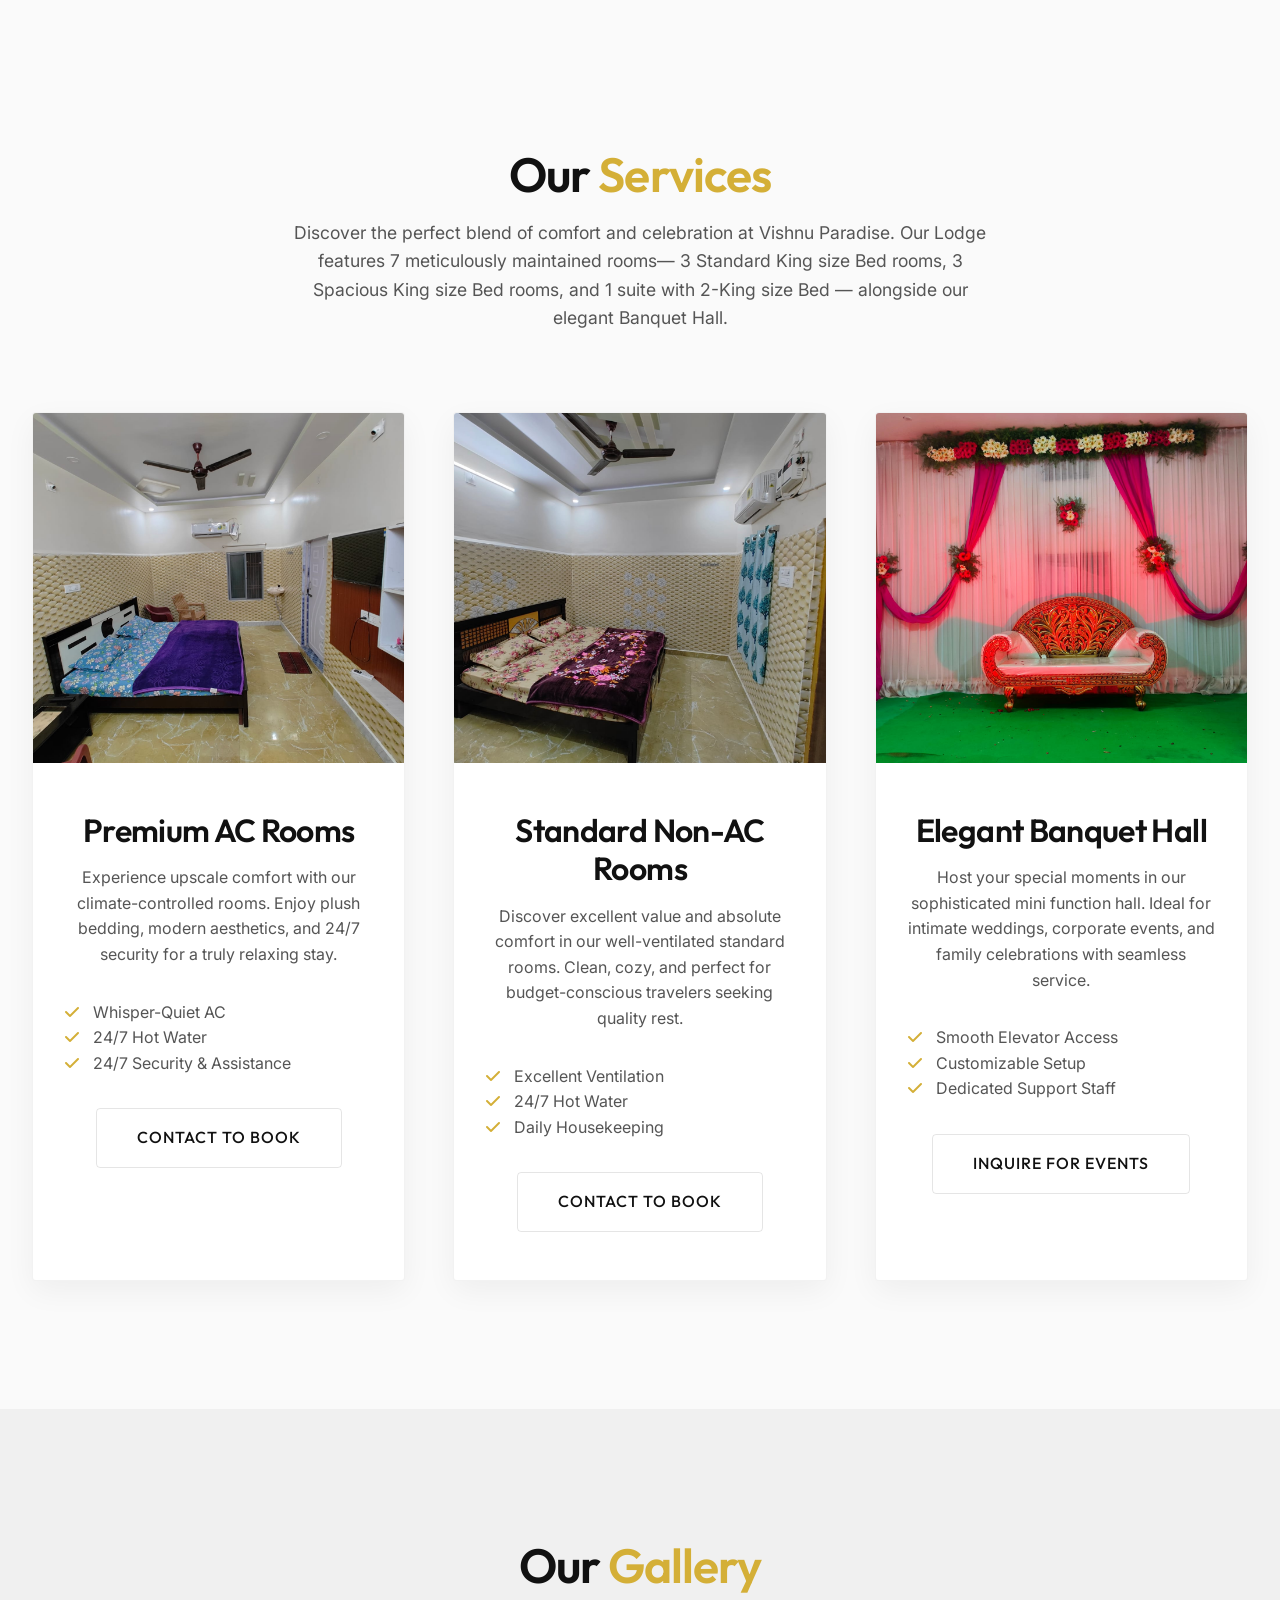
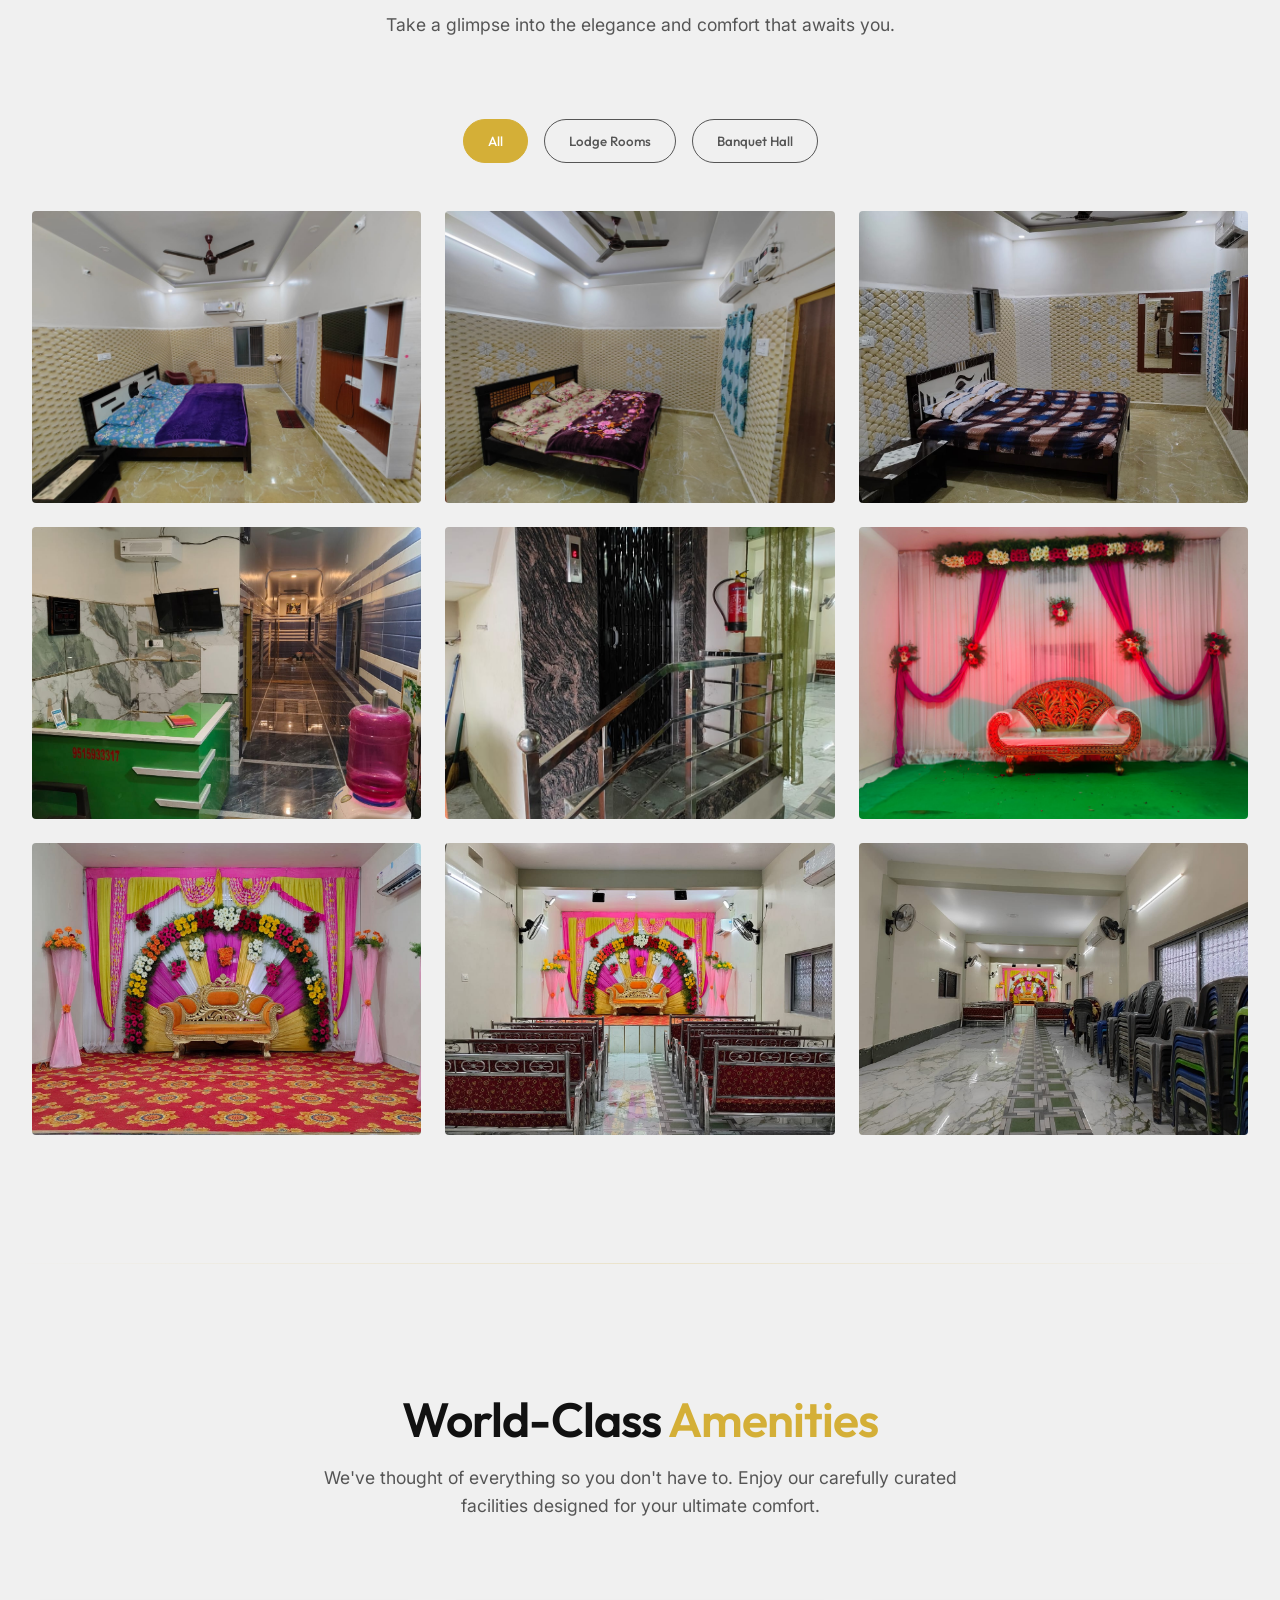
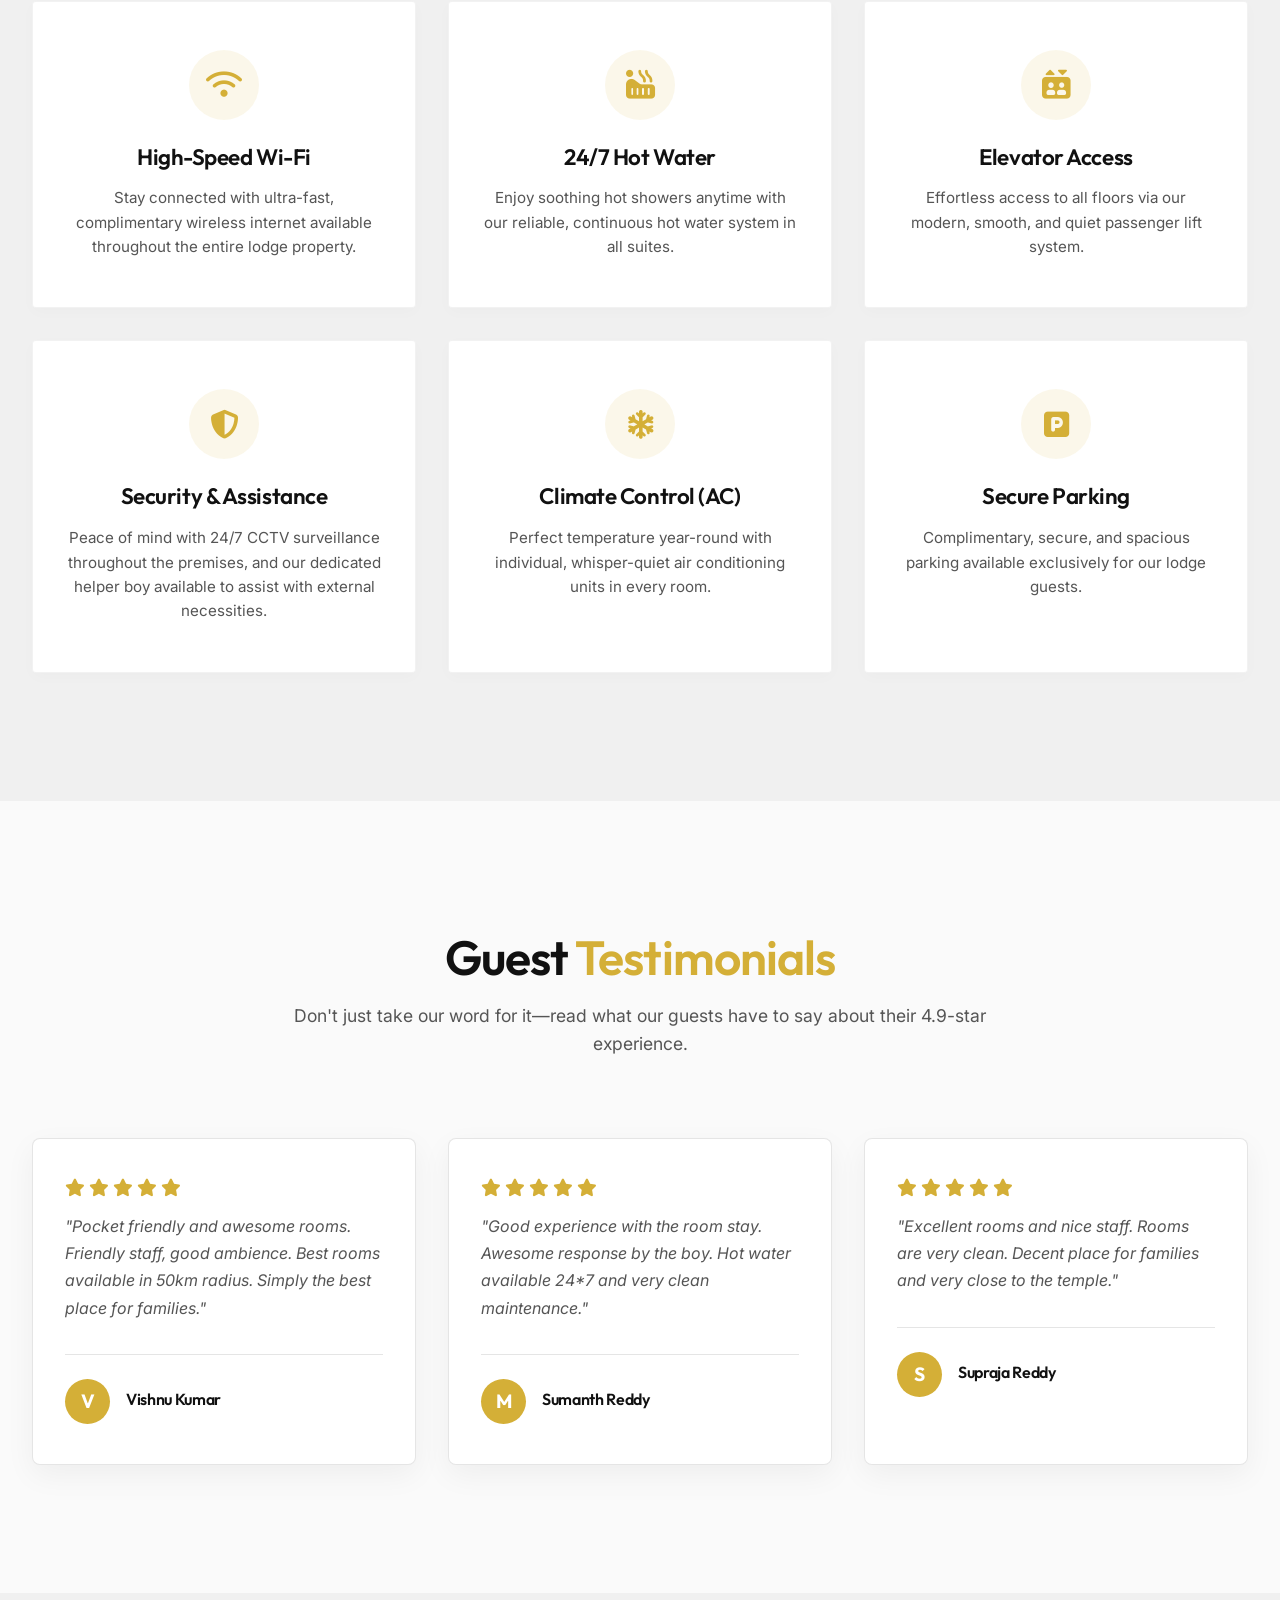
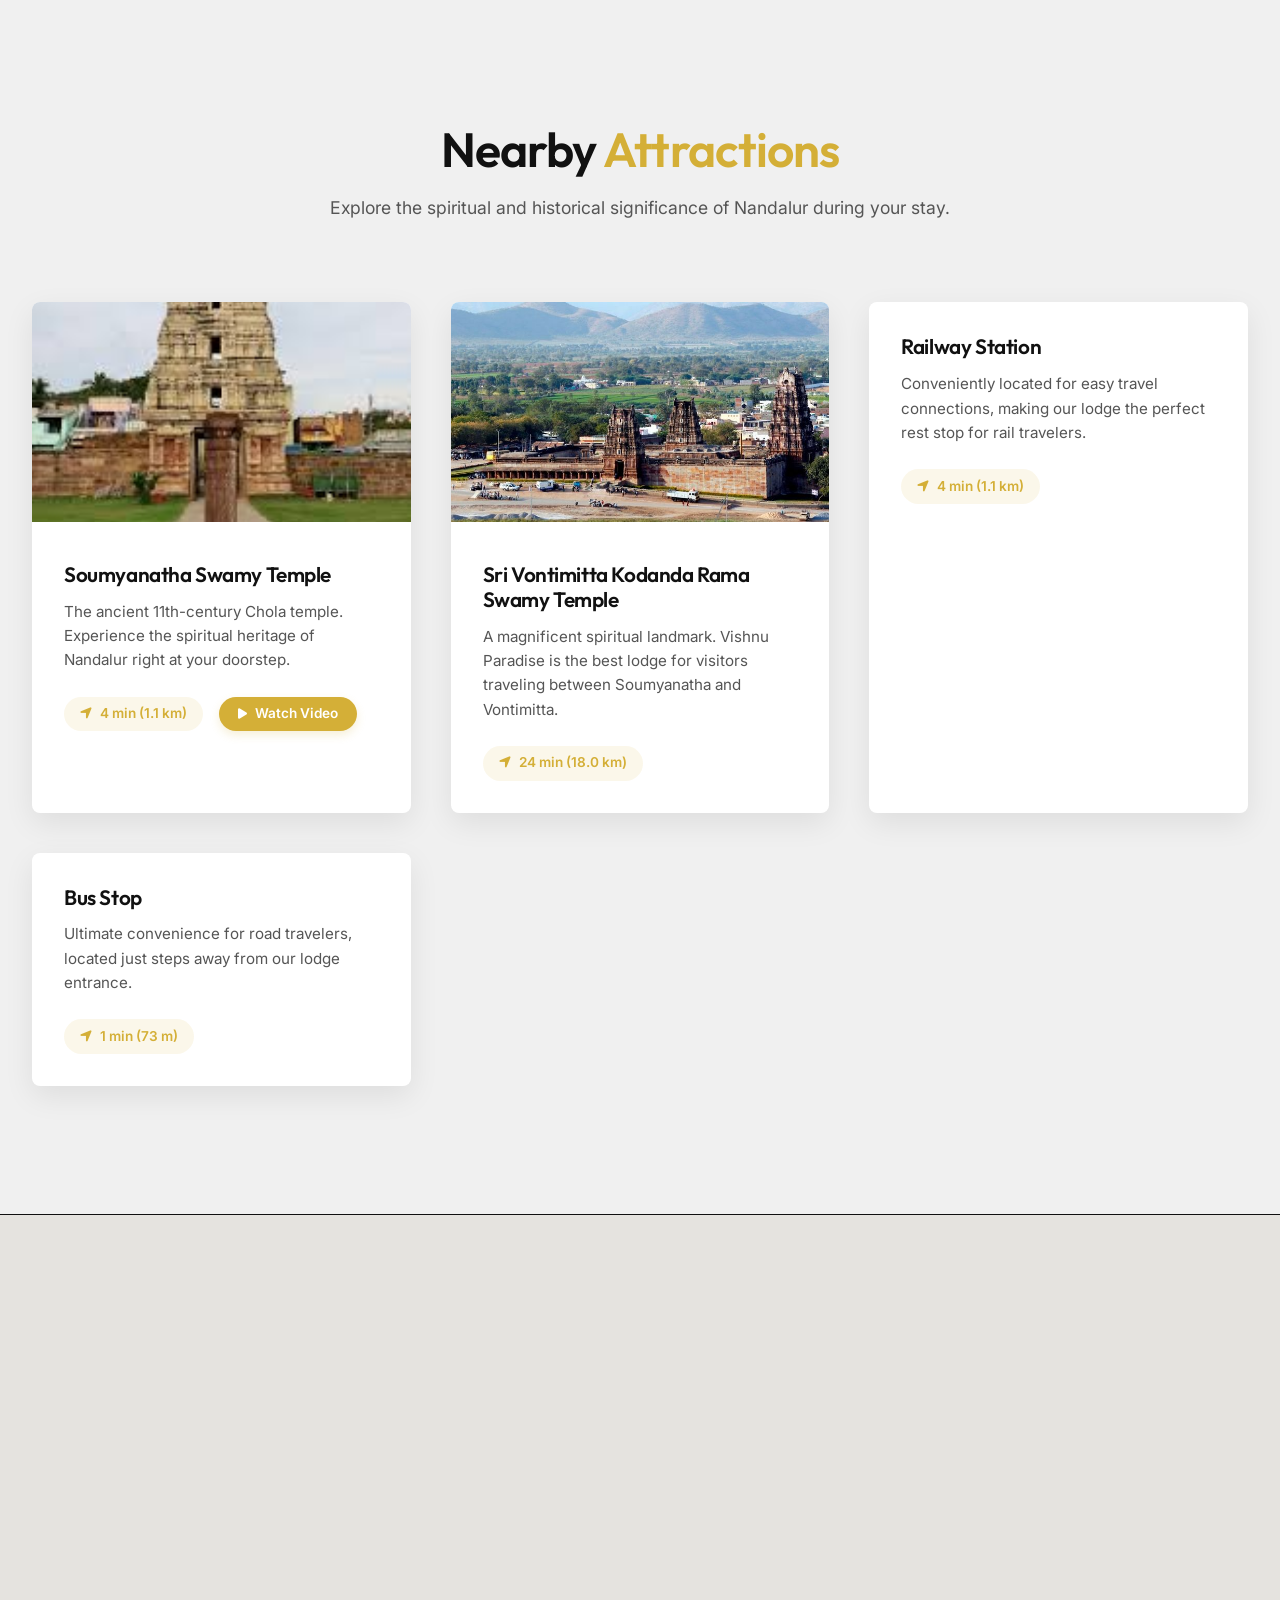
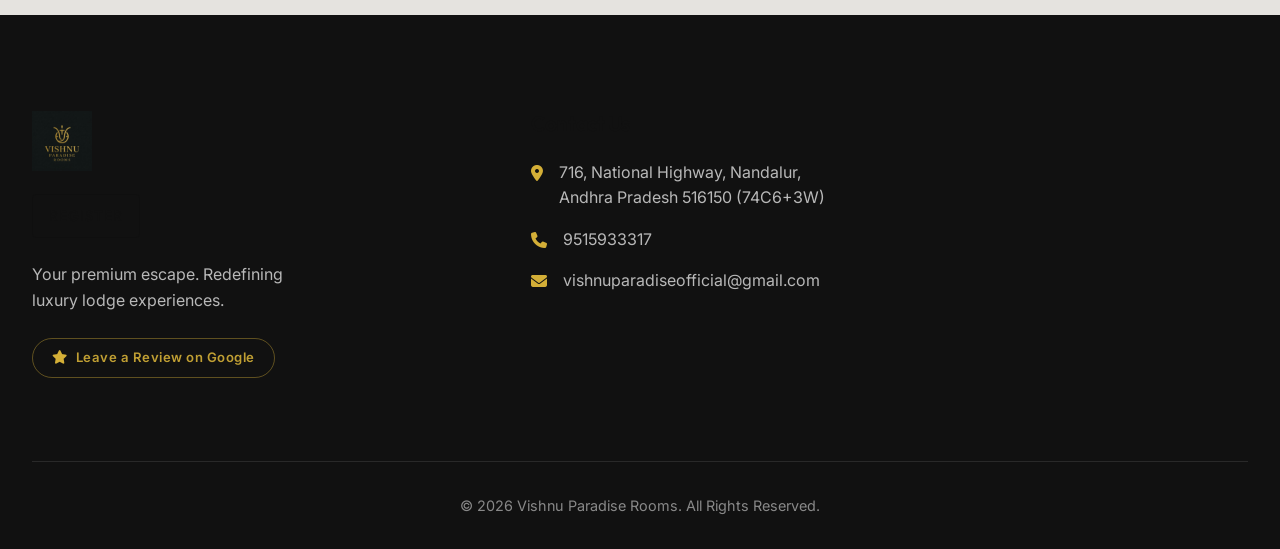
==== commit e63d3721: "Fix Android/Infinix responsiveness: align navbar, resolve sticky bar overlap, and reduce gaps" ====
--- a/index.html
+++ b/index.html
@@ -30,13 +30,11 @@
     <!-- Navigation -->
     <nav class="navbar" id="navbar">
         <div class="nav-container">
-            <div style="display: flex; align-items: center;">
+            <div class="nav-left">
                 <a href="#home" class="logo">
-                    <img src="assets/images/logo.png" alt="Vishnu Paradise Rooms Logo"
-                        style="height: 80px; width: auto; object-fit: contain;">
+                    <img src="assets/images/logo.png" alt="Vishnu Paradise Rooms Logo">
                 </a>
-                <button class="btn btn-secondary btn-register trigger-lead-modal"
-                    style="margin-left: 1.5rem; padding: 0.5rem 1rem; font-size: 0.9rem;">Register</button>
+                <button class="btn btn-secondary btn-register trigger-lead-modal">Register</button>
             </div>
             <div class="nav-links">
                 <a href="#about">About</a>
--- a/styles.css
+++ b/styles.css
@@ -131,7 +131,7 @@
     transform: translateY(-2px);
 }
 
-/* Navigation - Glassmorphism */
+/* Navigation - Enhanced Mobile Responsive */
 .navbar {
     position: fixed;
     top: 0;
@@ -160,17 +160,30 @@
     align-items: center;
 }
 
+.nav-left {
+    display: flex;
+    align-items: center;
+    gap: 1.2rem;
+}
+
 .logo {
-    font-family: var(--font-heading);
-    font-size: 1.5rem;
-    font-weight: 800;
     display: flex;
     align-items: center;
     gap: 0.5rem;
-}
-
-.logo i {
-    color: var(--primary);
+    transition: var(--transition);
+}
+
+.logo img {
+    height: 60px;
+    width: auto;
+    object-fit: contain;
+    transition: var(--transition);
+}
+
+.btn-register {
+    padding: 0.4rem 0.9rem;
+    font-size: 0.85rem;
+    white-space: nowrap;
 }
 
 .nav-links {
@@ -192,15 +205,19 @@
     font-size: 1.2rem;
     cursor: pointer;
     transition: var(--transition);
-    padding: 5px;
+    padding: 8px;
     display: flex;
     align-items: center;
     justify-content: center;
+    border-radius: 50%;
+    min-width: 40px;
+    min-height: 40px;
 }
 
 .theme-toggle:hover {
     color: var(--primary);
     transform: rotate(15deg);
+    background: rgba(212, 175, 55, 0.1);
 }
 
 [data-theme="dark"] .fa-moon { display: none; }
@@ -212,6 +229,7 @@
     font-size: 0.95rem;
     position: relative;
     padding-bottom: 5px;
+    transition: color 0.3s ease;
 }
 
 .nav-links a:not(.btn)::after {
@@ -233,9 +251,62 @@
     display: none;
     font-size: 1.5rem;
     cursor: pointer;
-}
-
-/* Hero Section - Redesigned Split Layout */
+    background: none;
+    border: none;
+    color: var(--text-primary);
+    padding: 8px;
+    border-radius: 8px;
+    min-width: 44px;
+    min-height: 44px;
+    transition: var(--transition);
+}
+
+.mobile-menu-btn:hover {
+    background: rgba(212, 175, 55, 0.1);
+    color: var(--primary);
+}
+
+.mobile-menu-btn.active {
+    color: var(--primary);
+    background: rgba(212, 175, 55, 0.15);
+}
+
+/* Mobile Navigation Responsive Breakpoints */
+@media (max-width: 860px) {
+    .nav-links {
+        display: none;
+    }
+    
+    .mobile-menu-btn {
+        display: flex;
+        align-items: center;
+        justify-content: center;
+    }
+    
+    .nav-container {
+        padding: 0 1.5rem;
+    }
+    
+    .logo img {
+        max-height: 50px;
+    }
+}
+
+@media (max-width: 480px) {
+    .nav-container {
+        padding: 0 1rem;
+    }
+    
+    .logo img {
+        max-height: 40px;
+    }
+    
+    .logo {
+        font-size: 1.2rem;
+    }
+}
+
+/* Hero Section - Enhanced Mobile Responsive */
 .hero {
     min-height: 100vh;
     display: flex;
@@ -272,10 +343,100 @@
 .hero-actions {
     display: flex;
     gap: 1.5rem;
+    flex-wrap: wrap;
 }
 
 .hero-media {
     position: relative;
+}
+
+/* Hero Mobile Responsive Breakpoints */
+@media (max-width: 860px) {
+    .hero {
+        padding-top: 100px;
+        padding-bottom: 3rem;
+    }
+    
+    .hero-split-container {
+        grid-template-columns: 1fr;
+        text-align: center;
+        gap: 3rem;
+    }
+
+    .hero-text p {
+        margin: 0 auto 3rem;
+        font-size: 1.1rem;
+    }
+
+    .hero-actions {
+        justify-content: center;
+        gap: 1rem;
+    }
+    
+    .hero-actions .btn {
+        flex: 1;
+        min-width: 140px;
+    }
+
+    .hero-badge {
+        left: 50%;
+        transform: translateX(-50%);
+        bottom: -15px;
+        width: 90%;
+        max-width: 280px;
+    }
+
+    .hero-logo-card {
+        min-height: auto;
+        padding-bottom: 2rem;
+    }
+
+    .hero-pills-row {
+        margin: 1rem 0;
+        gap: 0.4rem;
+    }
+
+    .hero-pill {
+        padding: 0.35rem 0.7rem;
+        font-size: 0.65rem;
+    }
+}
+
+@media (max-width: 600px) {
+    .hero {
+        padding-top: 90px;
+        padding-bottom: 2rem;
+    }
+    
+    .hero-split-container {
+        gap: 2rem;
+    }
+    
+    .hero-text p {
+        font-size: 1rem;
+        margin-bottom: 2rem;
+    }
+    
+    .hero-actions {
+        flex-direction: column;
+        align-items: center;
+        gap: 1rem;
+    }
+    
+    .hero-actions .btn {
+        width: 100%;
+        max-width: 280px;
+    }
+}
+
+@media (max-width: 375px) {
+    .hero {
+        padding-top: 80px;
+    }
+    
+    .hero-split-container {
+        gap: 1.5rem;
+    }
 }
 
 /* Hero Logo Card - Premium Showcase */
@@ -510,7 +671,7 @@
     line-height: 1.2;
 }
 
-/* Amenities Section */
+/* Amenities Section - Enhanced Grid Responsiveness */
 .amenities {
     padding: 8rem 0;
     background-color: var(--surface-light);
@@ -547,6 +708,40 @@
     display: grid;
     grid-template-columns: repeat(auto-fit, minmax(320px, 1fr));
     gap: 2rem;
+}
+
+/* Amenities Grid Responsive Breakpoints */
+@media (max-width: 600px) {
+    .amenities-grid {
+        grid-template-columns: 1fr;
+        gap: 1.5rem;
+    }
+    
+    .amenity-card {
+        max-width: 400px;
+        margin: 0 auto;
+    }
+}
+
+@media (min-width: 601px) and (max-width: 768px) {
+    .amenities-grid {
+        grid-template-columns: repeat(2, 1fr);
+        gap: 1.8rem;
+    }
+}
+
+@media (min-width: 769px) and (max-width: 1024px) {
+    .amenities-grid {
+        grid-template-columns: repeat(2, 1fr);
+        gap: 2rem;
+    }
+}
+
+@media (min-width: 1025px) and (max-width: 1200px) {
+    .amenities-grid {
+        grid-template-columns: repeat(3, 1fr);
+        gap: 2.5rem;
+    }
 }
 
 .amenity-card {
@@ -622,7 +817,7 @@
     font-size: 0.95rem;
 }
 
-/* Services Showcase Section */
+/* Services Showcase Section - Enhanced Grid Responsiveness */
 .services-showcase {
     padding: 8rem 0;
     background-color: var(--background);
@@ -635,9 +830,30 @@
     margin-top: 4rem;
 }
 
-@media (max-width: 768px) {
-    .services-grid, .amenities-grid, .attractions-grid, .reviews-grid {
-        gap: 1.5rem;
+/* Services Grid Responsive Breakpoints */
+@media (max-width: 860px) {
+    .services-grid {
+        gap: 2rem;
+        grid-template-columns: 1fr;
+    }
+    
+    .service-card {
+        max-width: 500px;
+        margin: 0 auto;
+    }
+}
+
+@media (min-width: 861px) and (max-width: 1024px) {
+    .services-grid {
+        grid-template-columns: repeat(2, 1fr);
+        gap: 2.5rem;
+    }
+}
+
+@media (min-width: 1025px) and (max-width: 1200px) {
+    .services-grid {
+        grid-template-columns: repeat(2, 1fr);
+        gap: 3rem;
     }
 }
 
@@ -689,7 +905,7 @@
     margin-bottom: 2rem;
 }
 
-/* Gallery Section */
+/* Gallery Section - Enhanced Grid Responsiveness */
 .gallery {
     padding: 8rem 0;
     background-color: var(--surface-light);
@@ -700,6 +916,7 @@
     justify-content: center;
     gap: 1rem;
     margin-bottom: 3rem;
+    flex-wrap: wrap;
 }
 
 .filter-btn {
@@ -726,6 +943,44 @@
     gap: 1.5rem;
 }
 
+/* Gallery Grid Responsive Breakpoints */
+@media (max-width: 480px) {
+    .gallery-grid {
+        grid-template-columns: 1fr;
+        gap: 1rem;
+    }
+    
+    .gallery-filters {
+        gap: 0.5rem;
+    }
+    
+    .filter-btn {
+        padding: 0.4rem 1rem;
+        font-size: 0.85rem;
+    }
+}
+
+@media (min-width: 481px) and (max-width: 768px) {
+    .gallery-grid {
+        grid-template-columns: repeat(2, 1fr);
+        gap: 1.2rem;
+    }
+}
+
+@media (min-width: 769px) and (max-width: 1024px) {
+    .gallery-grid {
+        grid-template-columns: repeat(2, 1fr);
+        gap: 1.5rem;
+    }
+}
+
+@media (min-width: 1025px) and (max-width: 1200px) {
+    .gallery-grid {
+        grid-template-columns: repeat(3, 1fr);
+        gap: 2rem;
+    }
+}
+
 .gallery-item {
     position: relative;
     border-radius: 4px;
@@ -866,122 +1121,485 @@
     transform: translateY(0);
 }
 
-/* Responsive Design */
-@media (max-width: 1024px) {
-    .about-grid {
+/* Responsive Design - Enhanced Mobile-First Approach */
+
+/* Extra Small Devices (320px and up) */
+@media (max-width: 375px) {
+    .container {
+        padding: 0 1rem;
+    }
+    
+    .hero-text h1 {
+        font-size: 1.8rem;
+        line-height: 1.2;
+    }
+    
+    .hero-text p {
+        font-size: 1rem;
+        margin-bottom: 2rem;
+    }
+    
+    .hero-logo-ring {
+        width: 150px;
+        height: 150px;
+    }
+    
+    .hero-pills-row {
+        gap: 0.3rem;
+    }
+    
+    .hero-pill {
+        padding: 0.3rem 0.6rem;
+        font-size: 0.6rem;
+    }
+    
+    .btn {
+        padding: 0.8rem 1.5rem;
+        font-size: 0.9rem;
+    }
+    
+    .section-header h2,
+    .about-text h2 {
+        font-size: 1.6rem;
+    }
+    
+    .stat-item h3 {
+        font-size: 1.5rem;
+    }
+    
+    .hero-badge {
+        width: 95%;
+        max-width: 240px;
+        padding: 0.8rem 1rem;
+    }
+    
+    .hero-badge strong {
+        font-size: 0.8rem;
+    }
+    
+    .hero-badge span {
+        font-size: 0.7rem;
+    }
+}
+
+/* Small Devices (376px - 480px) */
+@media (min-width: 376px) and (max-width: 480px) {
+    .container {
+        padding: 0 1.2rem;
+    }
+    
+    .hero-text h1 {
+        font-size: 2rem;
+    }
+    
+    .hero-logo-ring {
+        width: 170px;
+        height: 170px;
+    }
+    
+    .section-header h2,
+    .about-text h2 {
+        font-size: 1.7rem;
+    }
+    
+    .stat-item h3 {
+        font-size: 1.6rem;
+    }
+}
+
+/* Medium Small Devices (481px - 600px) */
+@media (min-width: 481px) and (max-width: 600px) {
+    .hero-text h1 {
+        font-size: 2.3rem;
+    }
+    
+    .hero-logo-ring {
+        width: 200px;
+        height: 200px;
+    }
+    
+    .section-header h2,
+    .about-text h2 {
+        font-size: 2rem;
+    }
+    
+    .stats {
         gap: 2rem;
     }
-    
+}
+
+/* Medium Devices (601px - 768px) - Tablets */
+@media (min-width: 601px) and (max-width: 768px) {
     .hero-text h1 {
-        font-size: clamp(2.5rem, 7vw, 4rem);
-    }
-
+        font-size: 2.8rem;
+    }
+    
+    .hero-logo-ring {
+        width: 220px;
+        height: 220px;
+    }
+    
+    .services-grid,
+    .amenities-grid,
+    .attractions-grid,
+    .reviews-grid {
+        grid-template-columns: repeat(2, 1fr);
+        gap: 2rem;
+    }
+    
+    .gallery-grid {
+        grid-template-columns: repeat(2, 1fr);
+    }
+    
+    .footer-grid {
+        grid-template-columns: 1fr 1fr;
+        gap: 3rem;
+    }
+}
+
+/* Large Devices (769px - 860px) */
+@media (min-width: 769px) and (max-width: 860px) {
+    .services-grid,
+    .amenities-grid,
+    .attractions-grid,
+    .reviews-grid {
+        grid-template-columns: repeat(2, 1fr);
+    }
+    
+    .gallery-grid {
+        grid-template-columns: repeat(3, 1fr);
+    }
+}
+
+/* Extra Large Devices (1025px - 1200px) */
+@media (min-width: 1025px) and (max-width: 1200px) {
+    .container {
+        padding: 0 1.5rem;
+    }
+    
+    .services-grid,
+    .amenities-grid {
+        grid-template-columns: repeat(2, 1fr);
+    }
+}
+
+/* Ultra Wide Devices (1201px and up) */
+@media (min-width: 1201px) {
+    .container {
+        max-width: 1400px;
+    }
+    
+    .hero-text h1 {
+        font-size: clamp(3rem, 6vw, 5.5rem);
+    }
+}
+
+/* High DPI/Retina Display Optimizations */
+@media (-webkit-min-device-pixel-ratio: 2), (min-resolution: 192dpi) {
+    .hero-logo-img {
+        image-rendering: -webkit-optimize-contrast;
+        image-rendering: crisp-edges;
+    }
+}
+
+/* Landscape Orientation for Mobile */
+@media (max-width: 860px) and (orientation: landscape) {
+    .hero {
+        min-height: 100vh;
+        padding-top: 100px;
+        padding-bottom: 2rem;
+    }
+    
     .hero-logo-card {
-        min-height: 460px;
-    }
-
+        min-height: 400px;
+        padding: 2rem 1.5rem 3rem;
+    }
+    
+    .section {
+        padding: 4rem 0;
+    }
+}
+
+/* Touch-Friendly Interactions and Gestures */
+
+/* Enhanced Touch Targets */
+.btn, .filter-btn, .theme-toggle, .mobile-menu-btn {
+    min-height: 44px;
+    min-width: 44px;
+    touch-action: manipulation;
+}
+
+.gallery-item, .service-card, .amenity-card, .review-card, .attraction-card {
+    touch-action: manipulation;
+    cursor: pointer;
+}
+
+/* Touch Feedback */
+@media (hover: none) and (pointer: coarse) {
+    .btn:active,
+    .filter-btn:active,
+    .theme-toggle:active,
+    .mobile-menu-btn:active {
+        transform: scale(0.95);
+        transition: transform 0.1s ease;
+    }
+    
+    .gallery-item:active,
+    .service-card:active,
+    .amenity-card:active,
+    .review-card:active,
+    .attraction-card:active {
+        transform: scale(0.98);
+        transition: transform 0.1s ease;
+    }
+    
+    /* Remove hover effects on touch devices */
+    .btn:hover,
+    .filter-btn:hover,
+    .theme-toggle:hover,
+    .mobile-menu-btn:hover {
+        transform: none;
+    }
+    
+    .gallery-item:hover,
+    .service-card:hover,
+    .amenity-card:hover,
+    .review-card:hover,
+    .attraction-card:hover {
+        transform: none;
+    }
+}
+
+/* Swipe Gestures for Gallery */
+@media (hover: none) and (pointer: coarse) {
+    .gallery-grid {
+        scroll-snap-type: x mandatory;
+        overflow-x: auto;
+        scroll-behavior: smooth;
+        -webkit-overflow-scrolling: touch;
+    }
+    
+    .gallery-item {
+        scroll-snap-align: center;
+        flex: 0 0 auto;
+    }
+}
+
+/* Smooth Scrolling for Mobile */
+@media (max-width: 480px) {
+    .nav-container {
+        padding: 0 0.8rem;
+    }
+
+    .logo img {
+        height: 45px;
+    }
+
+    .btn-register {
+        padding: 0.35rem 0.7rem;
+        font-size: 0.8rem;
+        margin-left: 0.5rem !important;
+    }
+
+    .nav-left {
+        gap: 0.6rem;
+    }
+}
+
+/* Enhanced Mobile Menu Interactions */
+.nav-links.active {
+    -webkit-overflow-scrolling: touch;
+    overscroll-behavior: contain;
+}
+
+.nav-links.active a {
+    padding: 1rem;
+    min-height: 48px;
+    display: flex;
+    align-items: center;
+    justify-content: center;
+    border-bottom: 1px solid var(--border-color);
+}
+
+.nav-links.active a:last-child {
+    border-bottom: none;
+}
+
+/* Touch-Optimized Form Elements */
+input[type="email"],
+input[type="tel"],
+input[type="date"],
+select,
+textarea {
+    min-height: 44px;
+    font-size: 16px; /* Prevents zoom on iOS */
+    touch-action: manipulation;
+}
+
+/* Safe Area Support for Notched Devices */
+@supports (padding: max(0px)) {
+    .sticky-mobile-bar {
+        padding-left: max(0.5rem, env(safe-area-inset-left));
+        padding-right: max(0.5rem, env(safe-area-inset-right));
+    }
+    
+    .navbar {
+        padding-left: max(0.5rem, env(safe-area-inset-left));
+        padding-right: max(0.5rem, env(safe-area-inset-right));
+    }
+}
+
+/* Haptic Feedback Support */
+@media (hover: none) and (pointer: coarse) {
+    .btn,
+    .filter-btn,
+    .theme-toggle,
+    .mobile-menu-btn {
+        -webkit-tap-highlight-color: rgba(212, 175, 55, 0.3);
+    }
+}
+
+/* Reduced Motion Preferences */
+@media (prefers-reduced-motion: reduce) {
+    * {
+        animation-duration: 0.01ms !important;
+        animation-iteration-count: 1 !important;
+        transition-duration: 0.01ms !important;
+    }
+    
+    .hero-logo-glow,
+    .hero-pills-row .hero-pill {
+        animation: none !important;
+    }
+}
+
+/* Dark Mode Media Query Support */
+@media (prefers-color-scheme: dark) {
+    html:not([data-theme]) {
+        --background: #121212;
+        --surface: #1E1E1E;
+        --surface-light: #2A2A2A;
+        --text-primary: #F5F5F5;
+        --text-secondary: #B0B0B0;
+        --accent: #2C2C2C;
+        --border-color: rgba(255, 255, 255, 0.1);
+    }
+}
+
+/* Additional Mobile Optimizations */
+
+/* Performance Optimizations for Mobile */
+@media (max-width: 860px) {
+    /* Reduce animation complexity on mobile */
+    .hero-logo-glow {
+        animation: pulseGlow 4s ease-in-out infinite;
+    }
+    
+    .hero-pills-row .hero-pill {
+        animation: none;
+        opacity: 0.9;
+    }
+    
+    /* Optimize images for mobile */
+    img {
+        image-rendering: -webkit-optimize-contrast;
+    }
+    
+    /* Reduce box shadows for performance */
+    .service-card,
+    .amenity-card,
+    .review-card,
+    .attraction-card {
+        box-shadow: 0 4px 15px rgba(0,0,0,0.08);
+    }
+}
+
+/* Viewport Meta Tag Support */
+@viewport {
+    width: device-width;
+    zoom: 1.0;
+}
+
+/* iOS Safari Specific Fixes */
+@supports (-webkit-touch-callout: none) {
+    .navbar {
+        backdrop-filter: blur(12px);
+        -webkit-backdrop-filter: blur(12px);
+    }
+    
+    /* Fix iOS scrolling momentum */
+    .nav-links.active {
+        -webkit-overflow-scrolling: touch;
+    }
+}
+
+/* Android Chrome Specific Fixes */
+@media screen and (-webkit-min-device-pixel-ratio: 0) {
+    input:focus,
+    textarea:focus,
+    select:focus {
+        outline: 2px solid var(--primary);
+        outline-offset: 2px;
+    }
+}
+
+/* Small Screen Height Optimizations */
+@media (max-height: 600px) and (orientation: landscape) {
+    .hero {
+        min-height: 100vh;
+        padding-top: 80px;
+        padding-bottom: 1rem;
+    }
+    
+    .hero-split-container {
+        gap: 1rem;
+    }
+    
+    .hero-logo-card {
+        min-height: 300px;
+        padding: 1.5rem 1rem 2rem;
+    }
+    
+    .section {
+        padding: 3rem 0;
+    }
+}
+
+/* Ultra-Wide Mobile Screens */
+@media (min-width: 375px) and (max-width: 428px) and (orientation: portrait) {
+    .container {
+        padding: 0 1.2rem;
+    }
+    
+    .hero-text h1 {
+        font-size: 2.1rem;
+    }
+    
     .hero-logo-ring {
-        width: 230px;
-        height: 230px;
-    }
-}
-
-@media (max-width: 860px) {
-    .nav-links {
-        display: none; /* simple mobile menu toggle setup for JS */
-    }
-    
-    .mobile-menu-btn {
-        display: block;
-    }
-    
+        width: 190px;
+        height: 190px;
+    }
+}
+
+/* Foldable Phone Support */
+@media (min-width: 768px) and (max-width: 860px) and (orientation: portrait) {
     .hero-split-container {
         grid-template-columns: 1fr;
-        text-align: center;
-        gap: 3rem;
-    }
-
-    .hero-text p {
-        margin: 0 auto 3rem;
-    }
-
-    .hero-actions {
-        justify-content: center;
-    }
-
-    .hero-badge {
-        left: 50%;
-        transform: translateX(-50%);
-        bottom: -15px;
-        width: 90%;
-        max-width: 280px;
-    }
-
-    .hero-logo-card {
-        min-height: auto;
-        padding-bottom: 2rem;
-    }
-
-    .hero-pills-row {
-        margin: 1rem 0;
-        gap: 0.4rem;
-    }
-
-    .hero-pill {
-        padding: 0.35rem 0.7rem;
-        font-size: 0.65rem;
-    }
-    
-    .about-grid {
-        grid-template-columns: 1fr;
-    }
-    
-    .about-image {
-        margin-top: 3rem;
-    }
-    
-    .footer-grid {
-        grid-template-columns: 1fr 1fr;
-    }
-    
-    .hero-content h1 {
-        font-size: 3rem;
-    }
-    
-    .hero-actions {
-        flex-direction: column;
-    }
-    
-    .stats {
-        flex-wrap: wrap;
-    }
-}
-
-@media (max-width: 480px) {
-    .container {
-        padding: 0 1.2rem;
-    }
-
-    .hero-text h1 {
-        font-size: 2.2rem;
-    }
-
-    .hero-logo-ring {
-        width: 180px;
-        height: 180px;
-    }
-
-    .section-header h2,
-    .about-text h2 {
-        font-size: 1.8rem;
-    }
-
-    .stat-item h3 {
-        font-size: 1.8rem;
-    }
-
-    .hero-badge strong {
-        font-size: 0.8rem;
+        gap: 2rem;
+    }
+    
+    .services-grid,
+    .amenities-grid,
+    .attractions-grid,
+    .reviews-grid {
+        grid-template-columns: repeat(2, 1fr);
+    }
+}
+
+/* High Refresh Rate Display Support */
+@media (min-resolution: 120dpi) {
+    * {
+        transition-duration: 0.3s;
     }
 }
 
@@ -1091,7 +1709,7 @@
     color: var(--primary);
 }
 
-/* Reviews / Testimonials Section */
+/* Reviews / Testimonials Section - Enhanced Grid Responsiveness */
 .reviews {
     padding: 8rem 0;
     background-color: var(--background);
@@ -1101,6 +1719,40 @@
     display: grid;
     grid-template-columns: repeat(auto-fit, minmax(300px, 1fr));
     gap: 2rem;
+}
+
+/* Reviews Grid Responsive Breakpoints */
+@media (max-width: 600px) {
+    .reviews-grid {
+        grid-template-columns: 1fr;
+        gap: 1.5rem;
+    }
+    
+    .review-card {
+        max-width: 400px;
+        margin: 0 auto;
+    }
+}
+
+@media (min-width: 601px) and (max-width: 768px) {
+    .reviews-grid {
+        grid-template-columns: repeat(2, 1fr);
+        gap: 1.8rem;
+    }
+}
+
+@media (min-width: 769px) and (max-width: 1024px) {
+    .reviews-grid {
+        grid-template-columns: repeat(2, 1fr);
+        gap: 2rem;
+    }
+}
+
+@media (min-width: 1025px) and (max-width: 1200px) {
+    .reviews-grid {
+        grid-template-columns: repeat(3, 1fr);
+        gap: 2.5rem;
+    }
 }
 
 .review-card {
@@ -1162,7 +1814,7 @@
     color: var(--text-secondary);
 }
 
-/* Attractions Section */
+/* Attractions Section - Enhanced Grid Responsiveness */
 .attractions {
     padding: 8rem 0;
     background-color: var(--surface-light);
@@ -1172,6 +1824,40 @@
     display: grid;
     grid-template-columns: repeat(auto-fit, minmax(300px, 1fr));
     gap: 2.5rem;
+}
+
+/* Attractions Grid Responsive Breakpoints */
+@media (max-width: 600px) {
+    .attractions-grid {
+        grid-template-columns: 1fr;
+        gap: 1.5rem;
+    }
+    
+    .attraction-card {
+        max-width: 400px;
+        margin: 0 auto;
+    }
+}
+
+@media (min-width: 601px) and (max-width: 768px) {
+    .attractions-grid {
+        grid-template-columns: repeat(2, 1fr);
+        gap: 2rem;
+    }
+}
+
+@media (min-width: 769px) and (max-width: 1024px) {
+    .attractions-grid {
+        grid-template-columns: repeat(2, 1fr);
+        gap: 2.2rem;
+    }
+}
+
+@media (min-width: 1025px) and (max-width: 1200px) {
+    .attractions-grid {
+        grid-template-columns: repeat(2, 1fr);
+        gap: 2.5rem;
+    }
 }
 
 .attraction-card {
@@ -1676,8 +2362,15 @@
         background: var(--surface);
         border-top: 1px solid var(--border-color);
         box-shadow: 0 -4px 20px rgba(0,0,0,0.12);
-        padding: 0.5rem 0.5rem calc(0.5rem + env(safe-area-inset-bottom));
-        gap: 0.5rem;
+        padding: 0.5rem 0.5rem calc(0.3rem + env(safe-area-inset-bottom));
+        gap: 0.4rem;
+    }
+
+    .whatsapp-float {
+        bottom: 85px !important;
+        width: 50px;
+        height: 50px;
+        font-size: 1.8rem;
     }
 
     .sticky-btn {
@@ -1686,13 +2379,13 @@
         flex-direction: column;
         align-items: center;
         justify-content: center;
-        gap: 0.25rem;
-        padding: 0.6rem 0.5rem;
-        border-radius: 10px;
+        gap: 0.2rem;
+        padding: 0.4rem 0.3rem;
+        border-radius: 8px;
         font-family: var(--font-heading);
-        font-size: 0.7rem;
+        font-size: 0.65rem;
         font-weight: 600;
-        letter-spacing: 0.5px;
+        letter-spacing: 0.3px;
         text-transform: uppercase;
         text-decoration: none;
         transition: var(--transition);
@@ -1728,7 +2421,19 @@
 
     /* Push content up so it's not hidden behind the sticky bar */
     body {
-        padding-bottom: 70px;
+        padding-bottom: 60px;
+    }
+
+    .hero {
+        padding-top: 80px;
+    }
+
+    .hero-text {
+        padding-top: 0;
+    }
+
+    .hero-logo-card {
+        padding: 1.5rem 1rem 2rem;
     }
 }
 
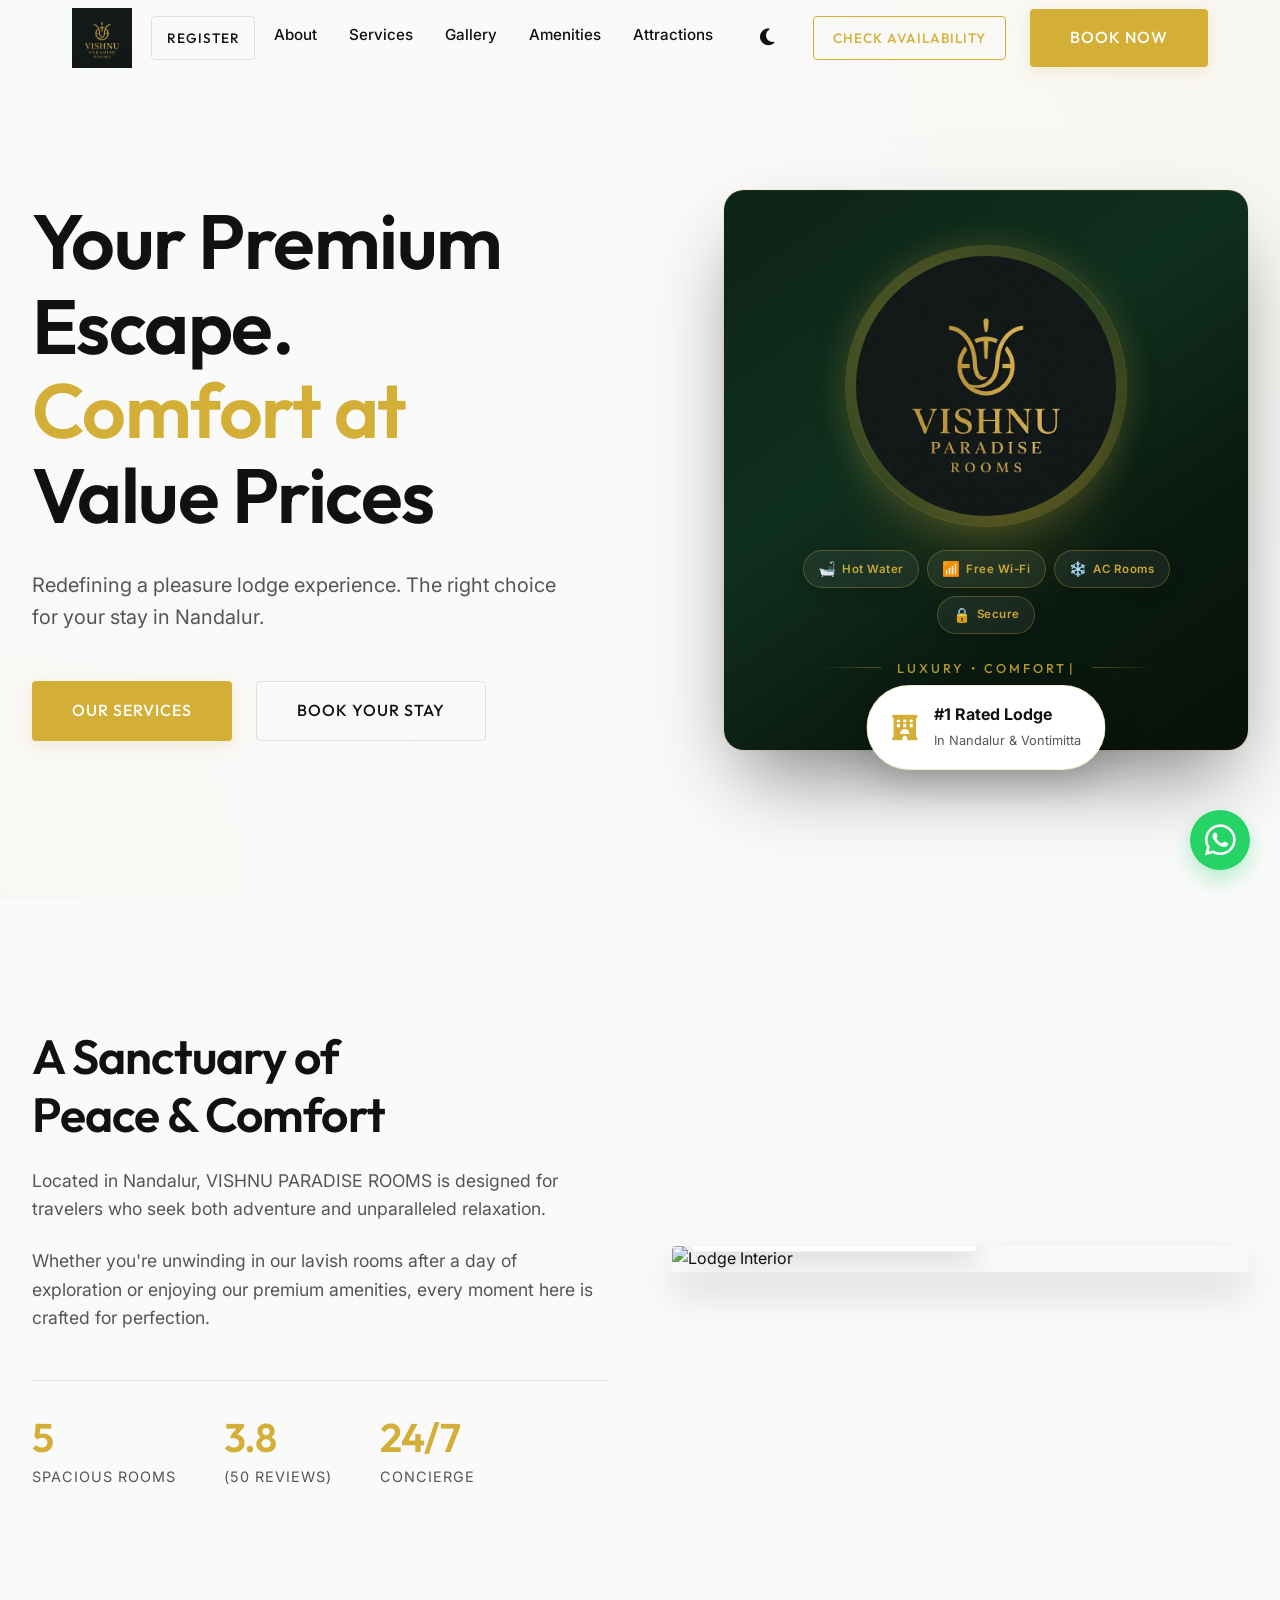
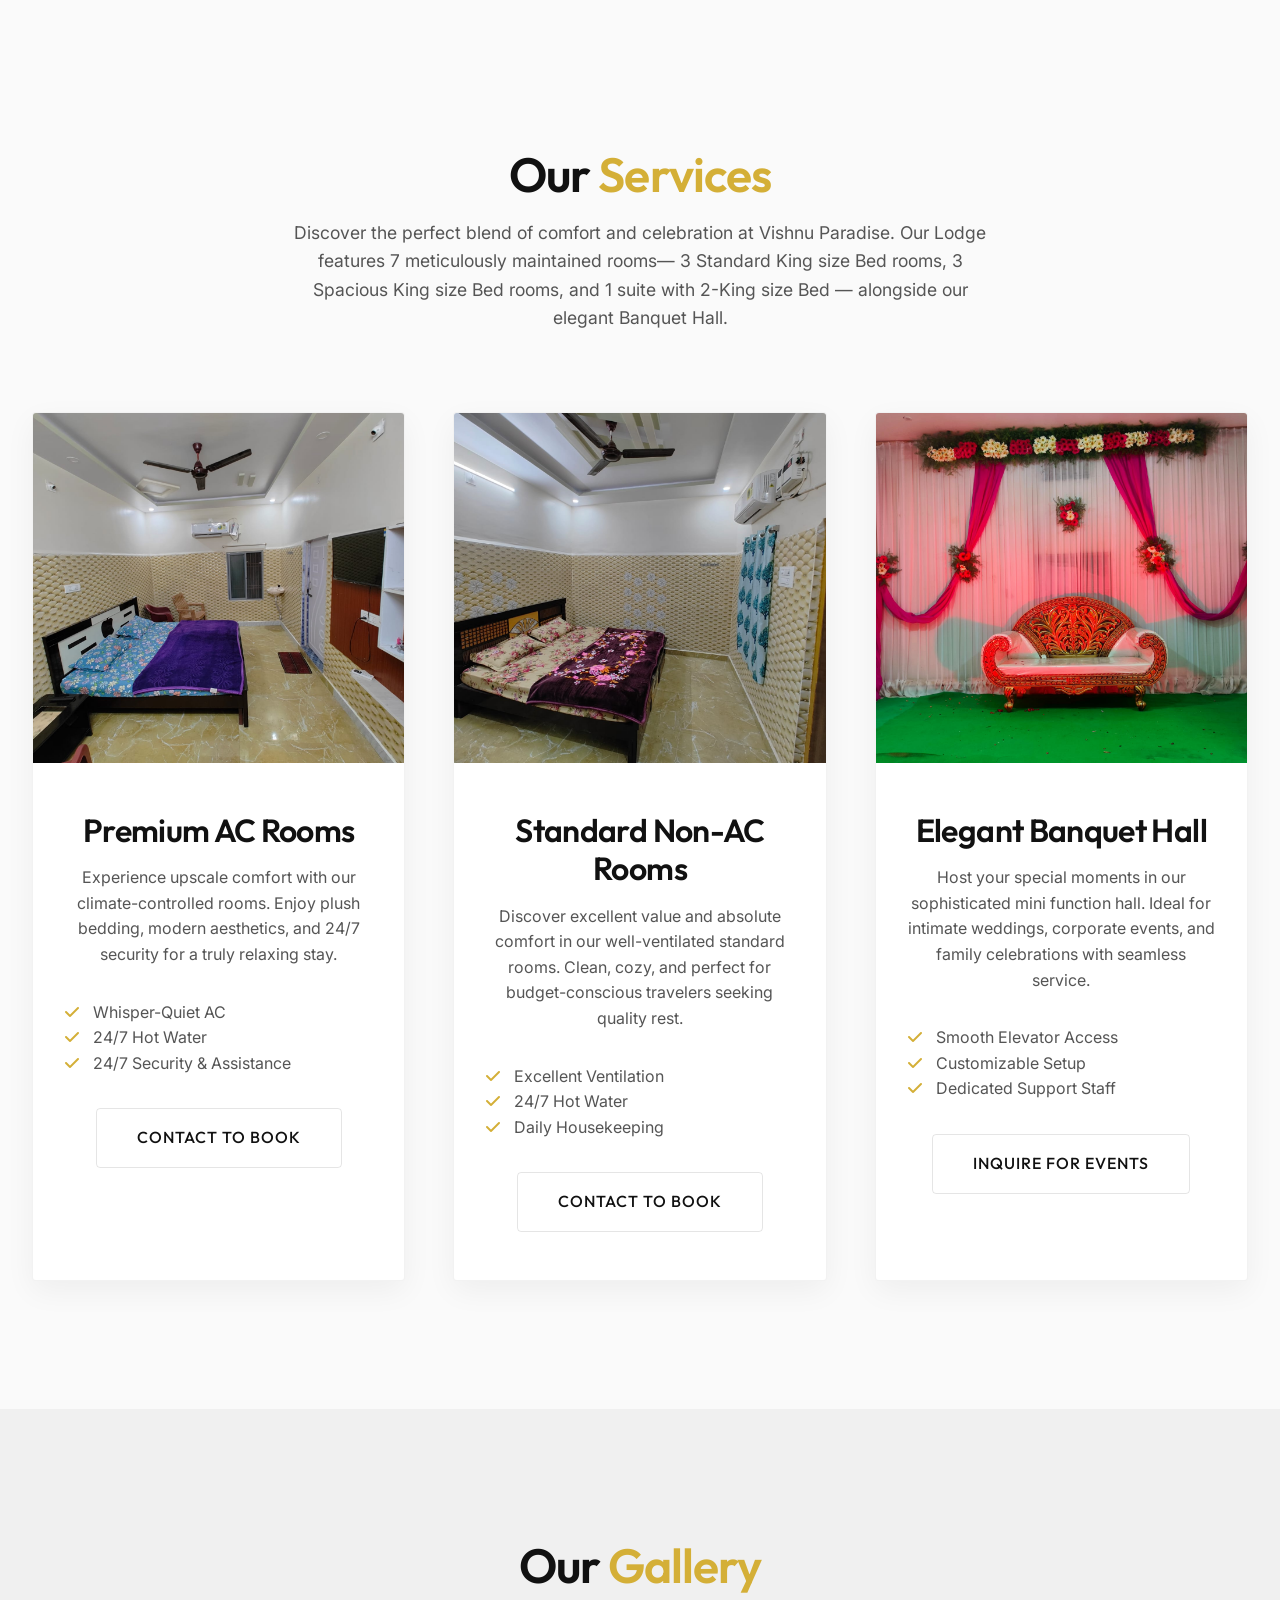
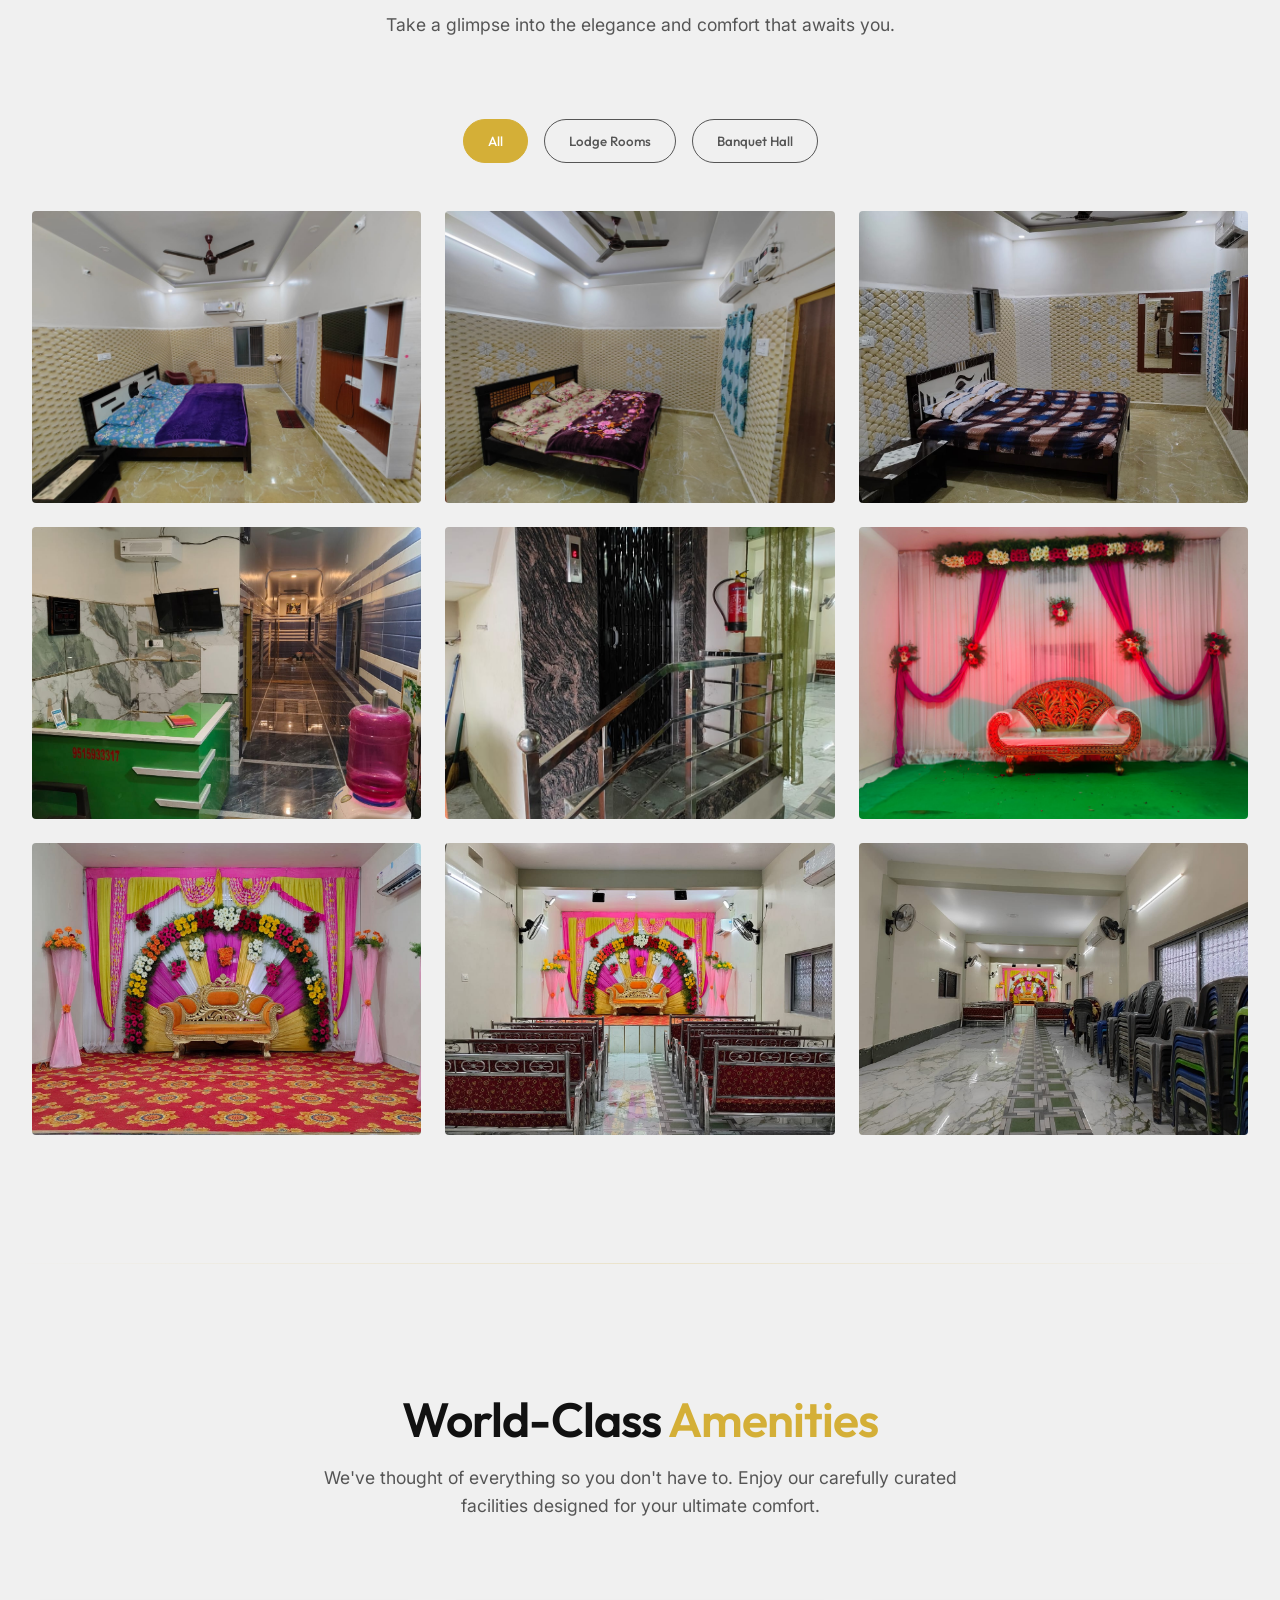
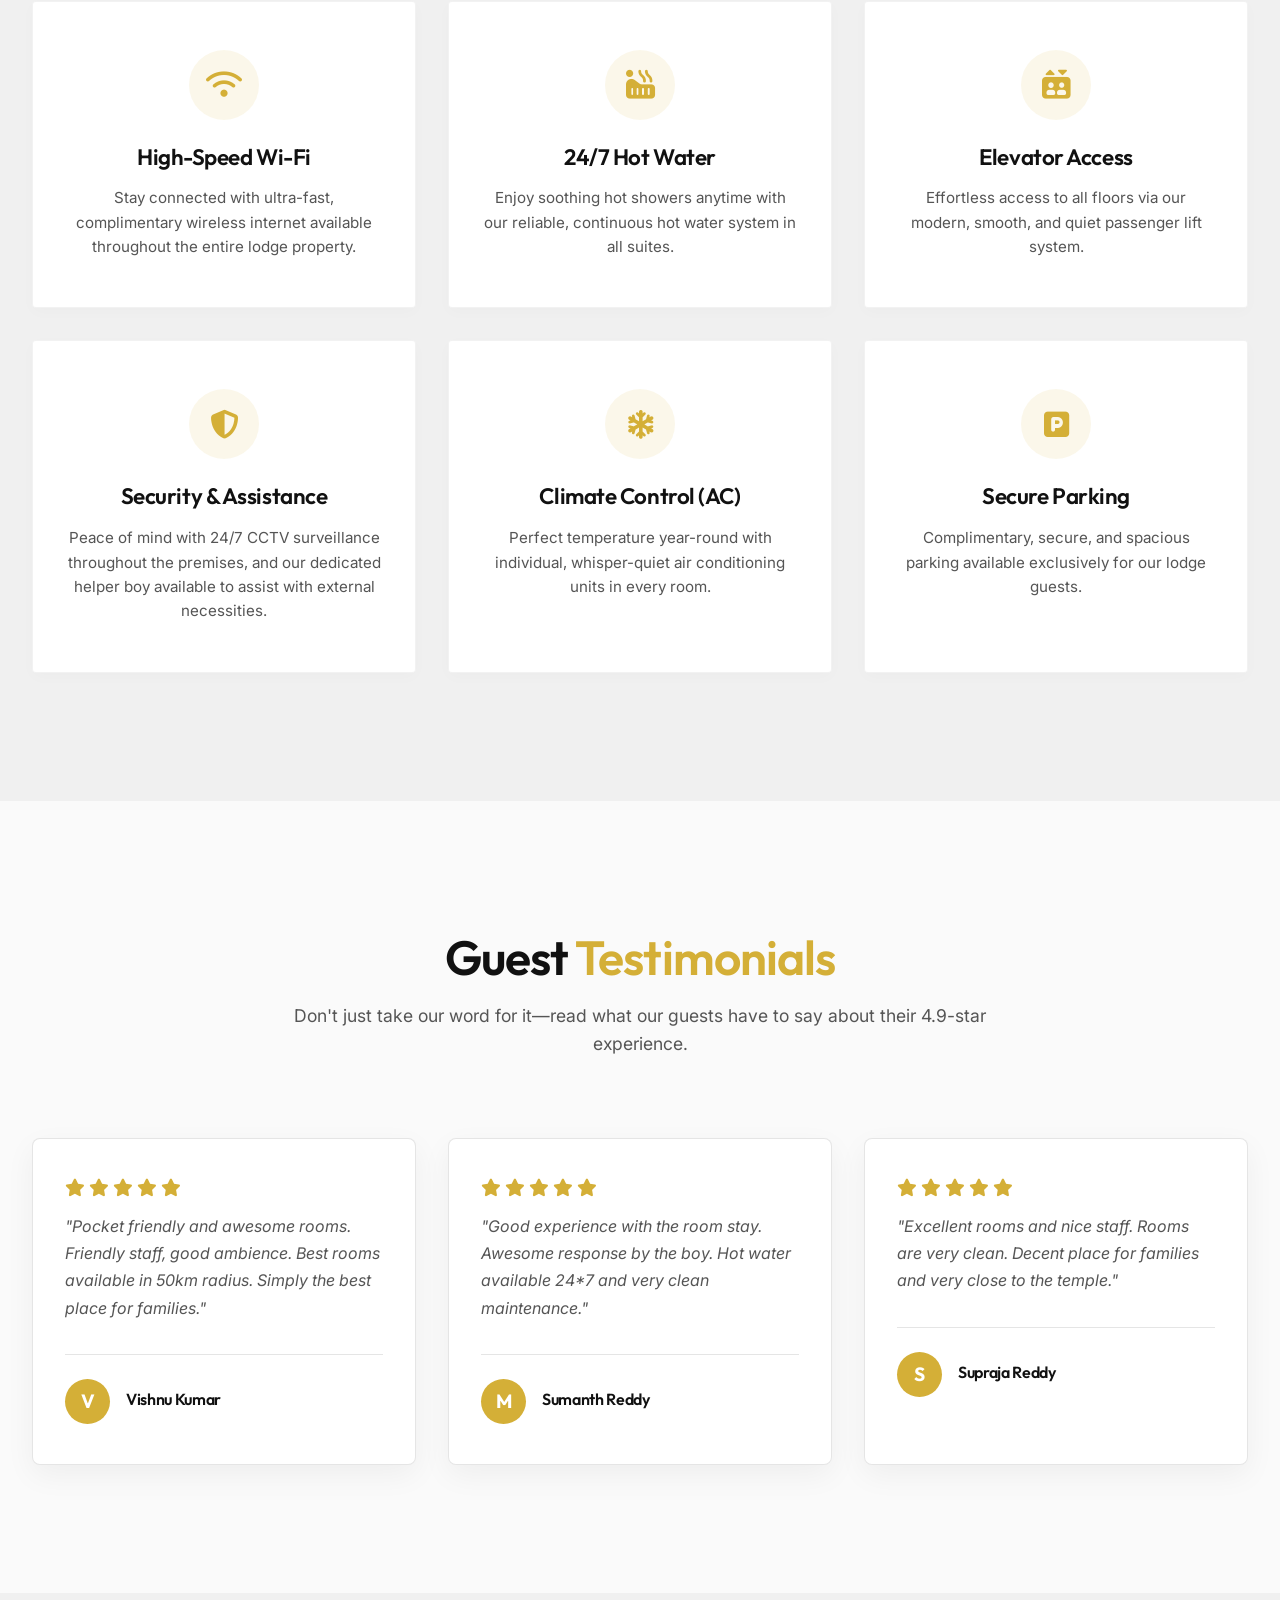
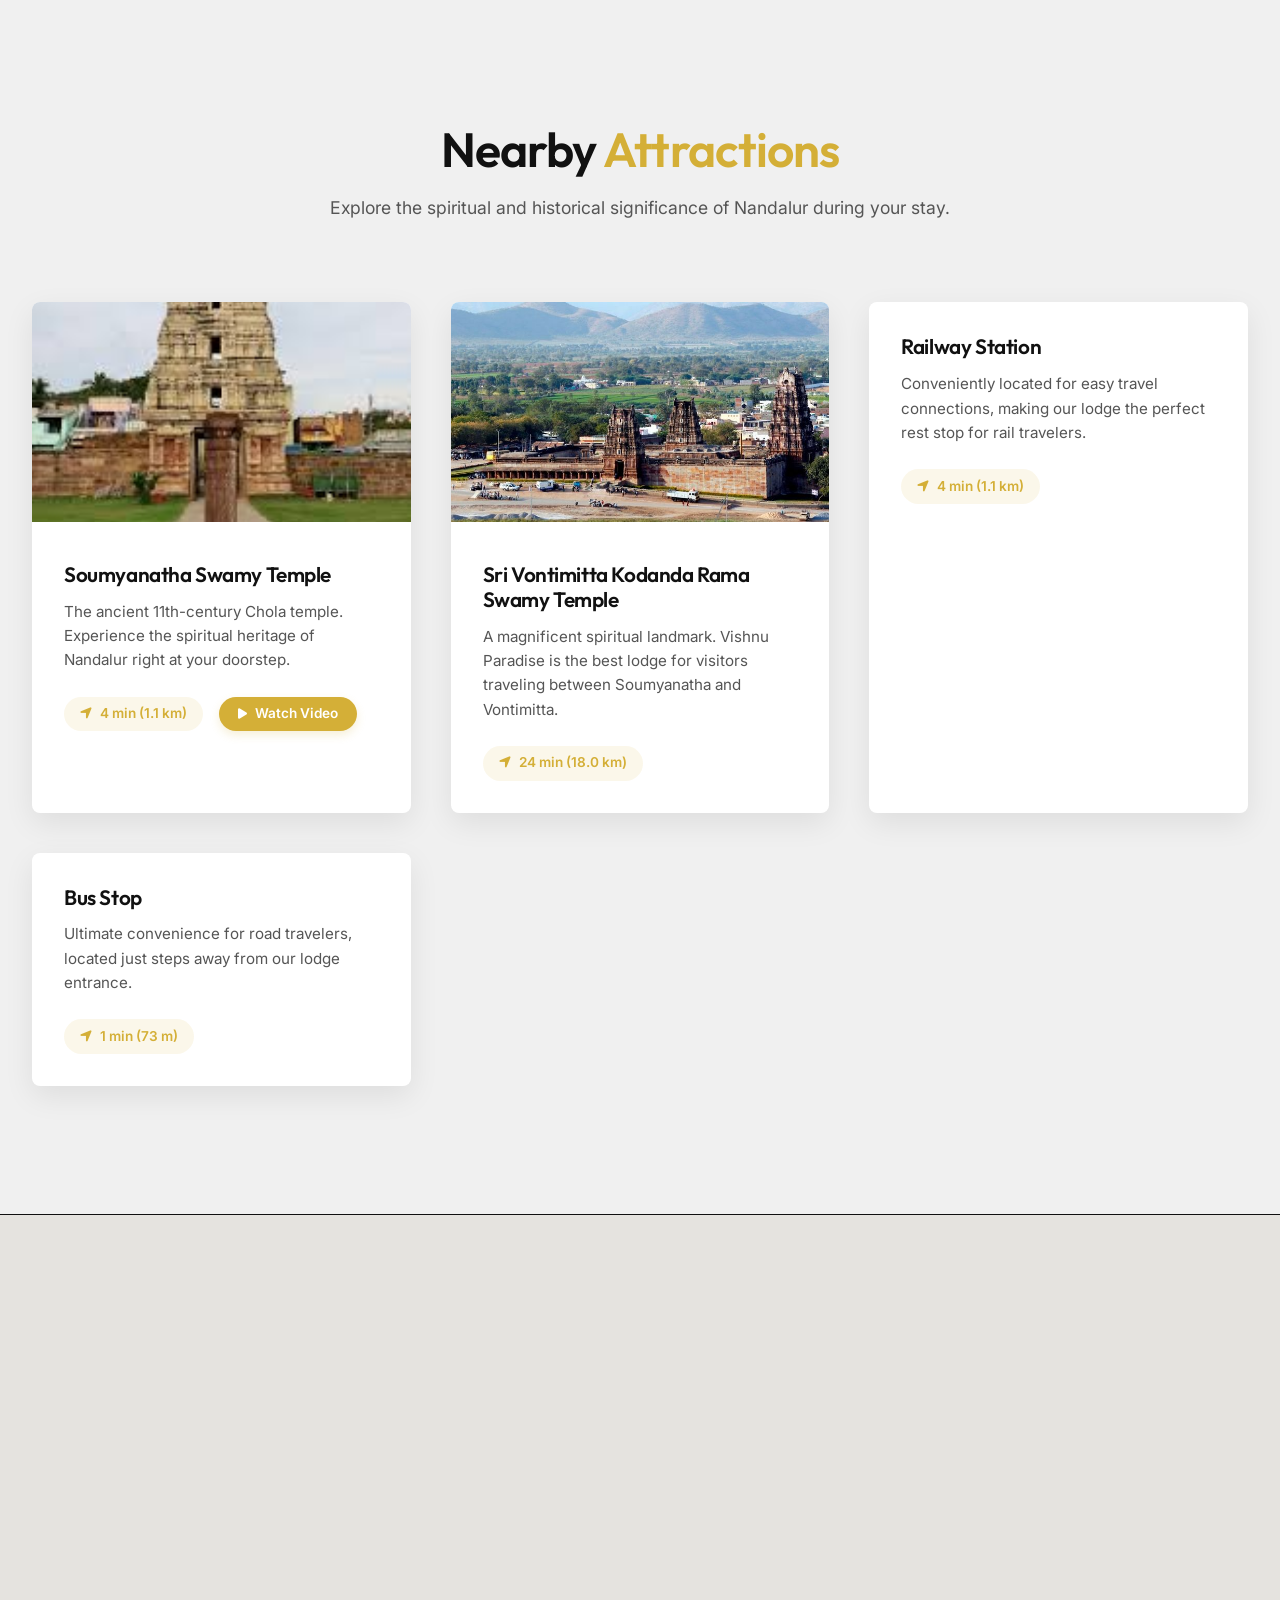
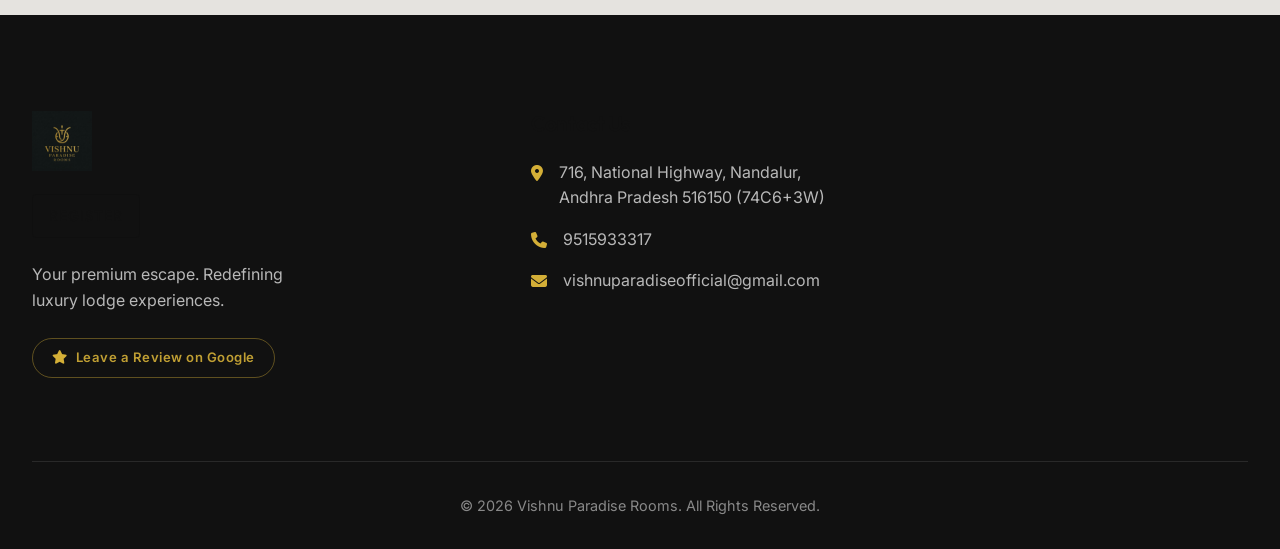
==== commit e322eeb5: "Add branded gold favicon to project" ====
--- a/index.html
+++ b/index.html
@@ -7,6 +7,10 @@
     <title>VISHNU PARADISE ROOMS | Premium Lodge</title>
     <meta name="description"
         content="Welcome to VISHNU PARADISE ROOMS. Enjoy premium amenities including 24/7 hot water, free high-speed Wi-Fi, room service, AC, and secure parking in Nandalur.">
+
+    <!-- Favicon -->
+    <link rel="icon" type="image/png" href="assets/images/favicon.png">
+    <link rel="apple-touch-icon" href="assets/images/favicon.png">
 
     <!-- Google Fonts -->
     <link rel="preconnect" href="https://fonts.googleapis.com">
--- a/styles.css
+++ b/styles.css
@@ -67,7 +67,7 @@
 .container {
     max-width: var(--container-width);
     margin: 0 auto;
-    padding: 0 2rem;
+    padding: 0 clamp(1rem, 4vw, 2rem);
 }
 
 .highlight {
@@ -481,8 +481,8 @@
 .hero-logo-ring {
     position: relative;
     z-index: 2;
-    width: 280px;
-    height: 280px;
+    width: clamp(140px, 40vw, 280px);
+    height: clamp(140px, 40vw, 280px);
     border-radius: 50%;
     padding: 10px;
     background: linear-gradient(135deg, rgba(212,175,55,0.3), rgba(212,175,55,0.05) 50%, rgba(212,175,55,0.25));
@@ -595,7 +595,7 @@
 }
 
 .about-text h2 {
-    font-size: 3rem;
+    font-size: clamp(1.8rem, 5vw, 3rem);
     margin-bottom: 1.5rem;
 }
 
@@ -695,7 +695,7 @@
 }
 
 .section-header h2 {
-    font-size: 3rem;
+    font-size: clamp(1.8rem, 5vw, 3rem);
     margin-bottom: 1rem;
 }
 
@@ -1403,6 +1403,23 @@
 
     .nav-left {
         gap: 0.6rem;
+    }
+
+    /* Reduce gaps on small screens */
+    .hero-text h1 {
+        margin-bottom: 0.5rem;
+    }
+
+    .hero-text p {
+        margin-bottom: 1.5rem !important;
+    }
+
+    .hero-split-container {
+        gap: 1.5rem !important;
+    }
+
+    .hero-actions {
+        margin-bottom: 0;
     }
 }
 
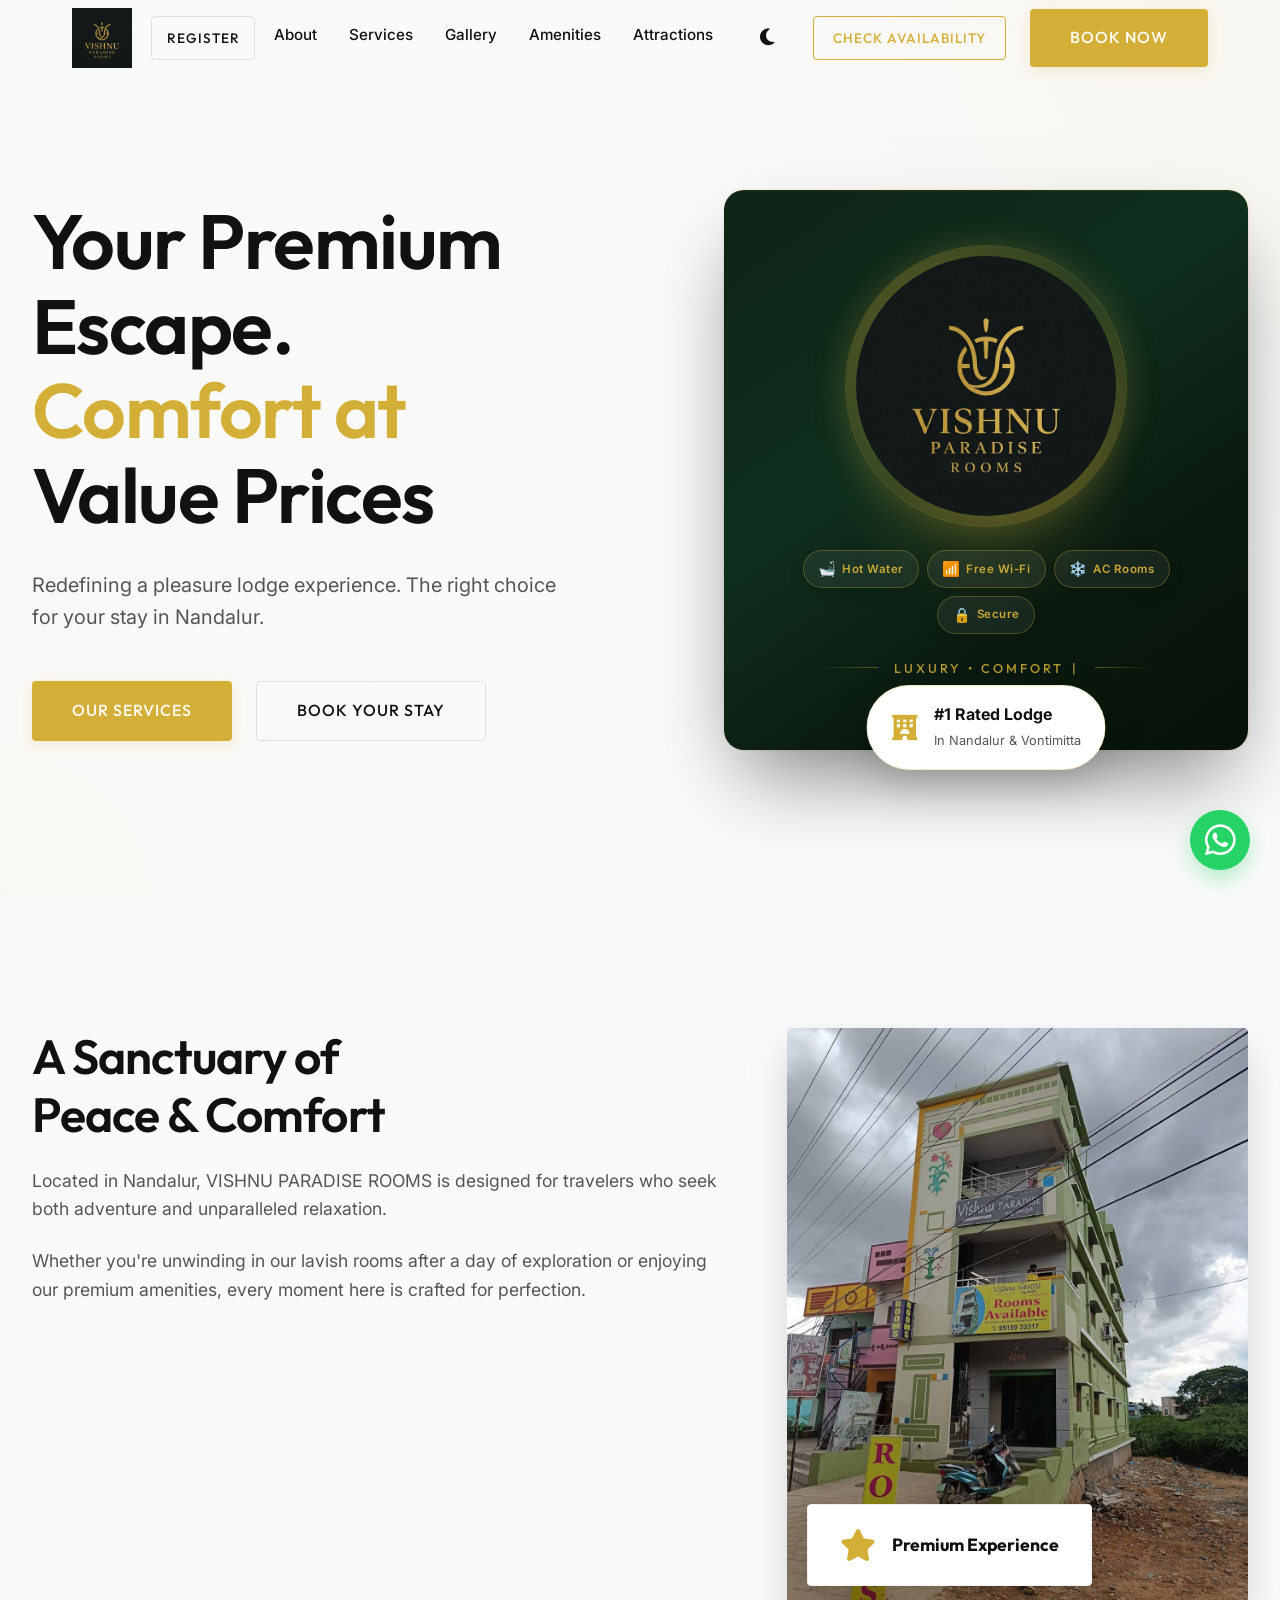
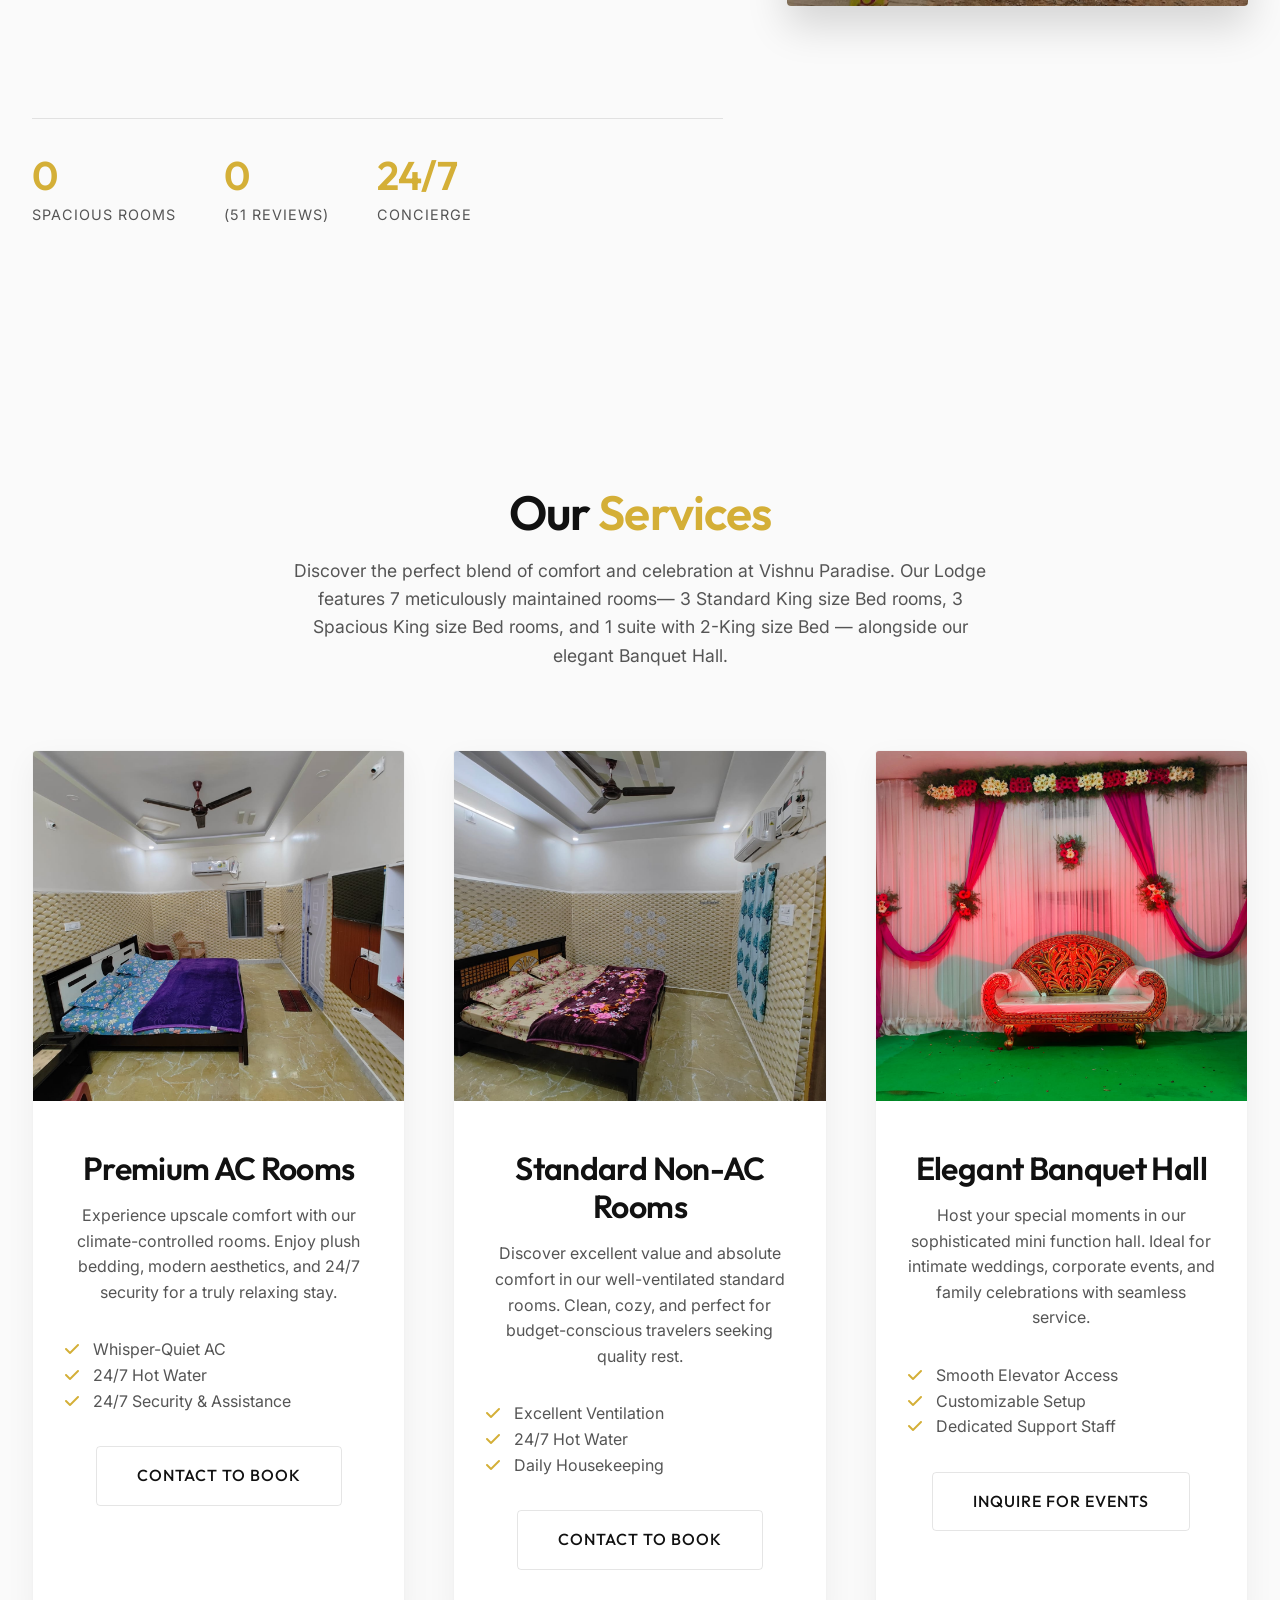
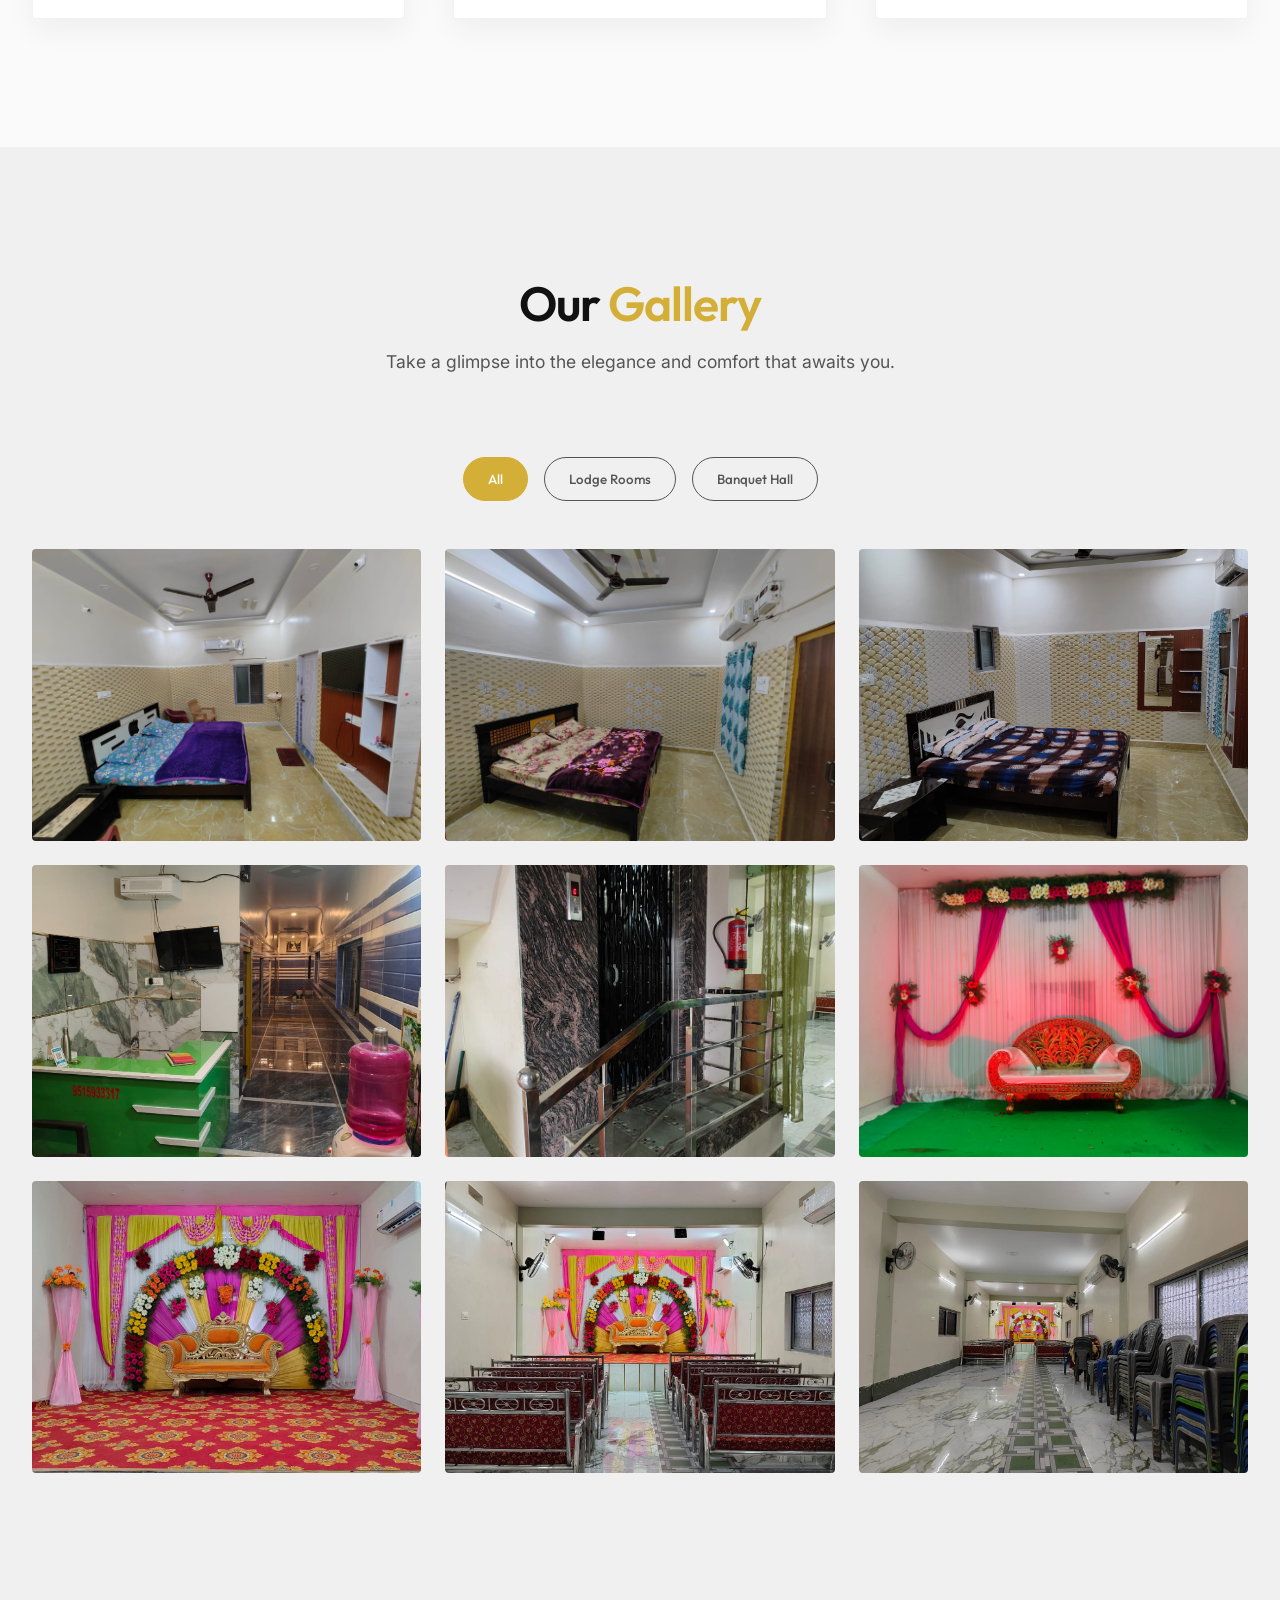
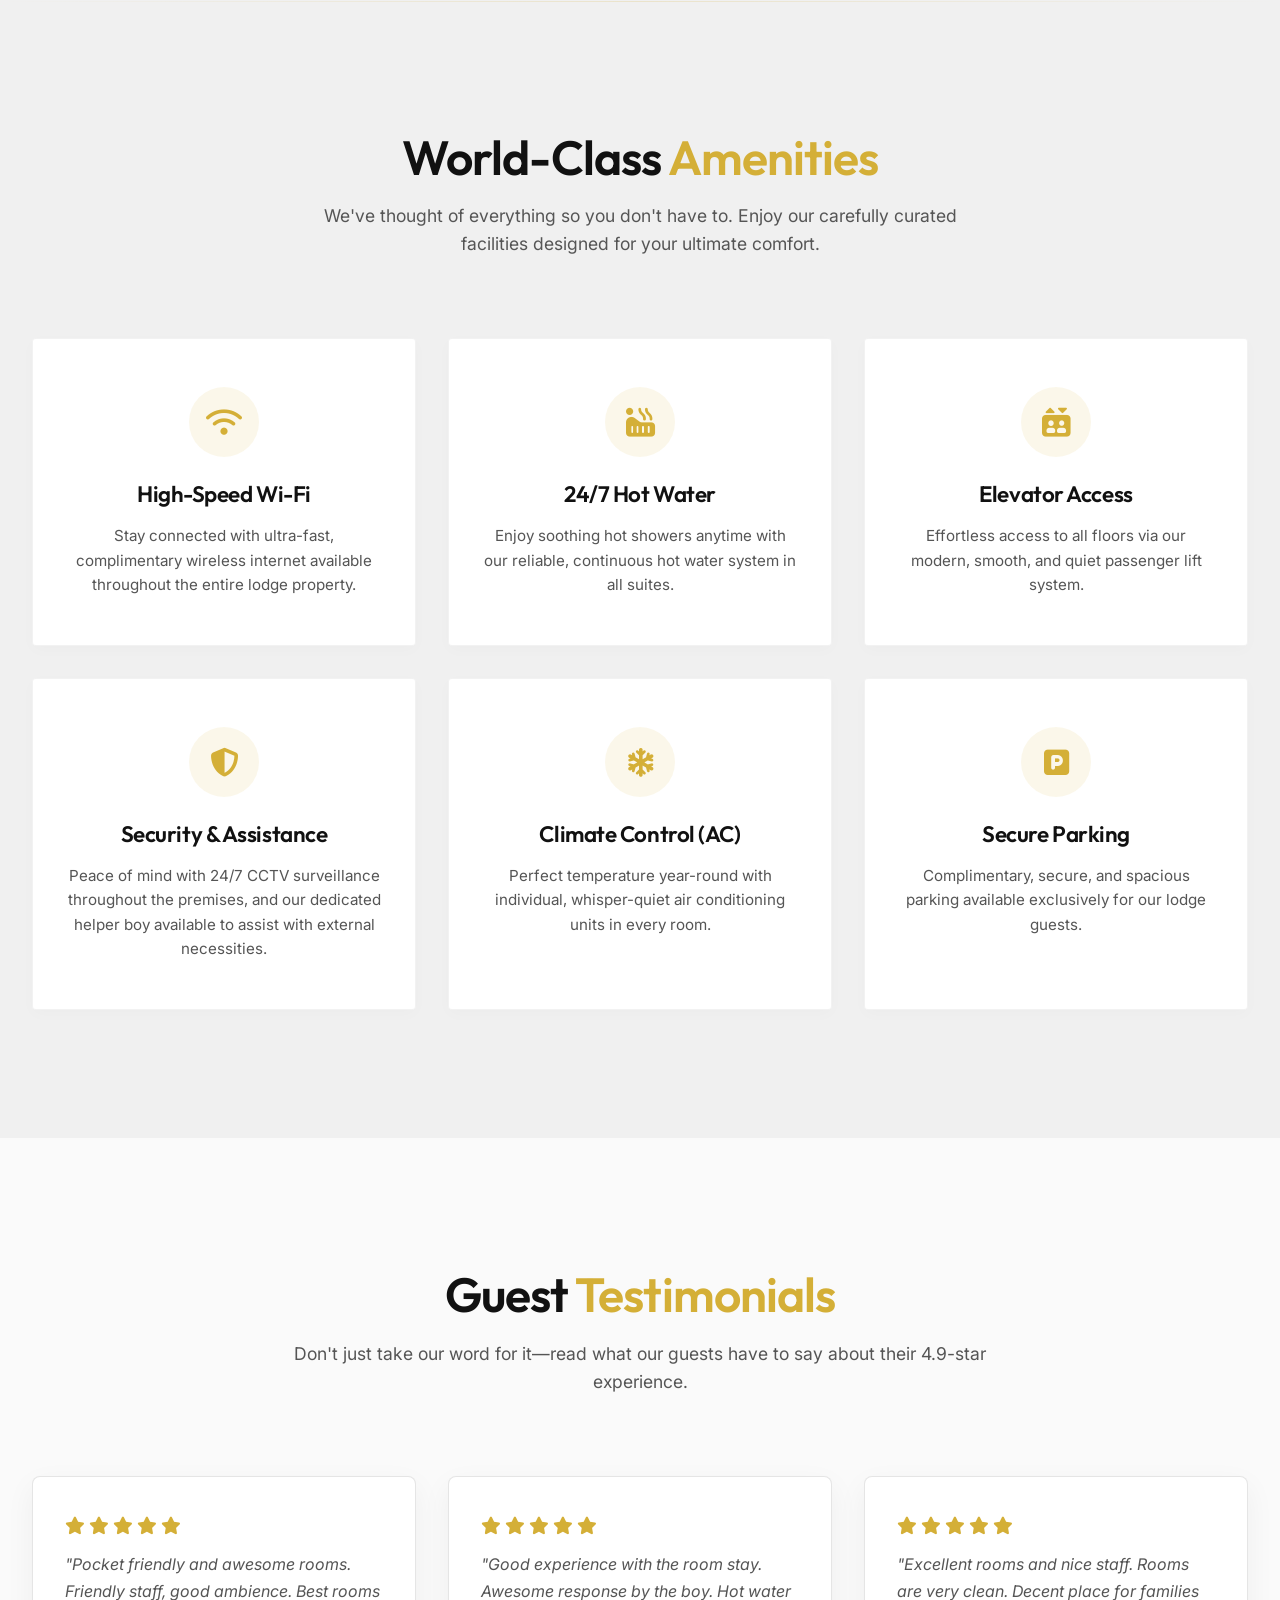
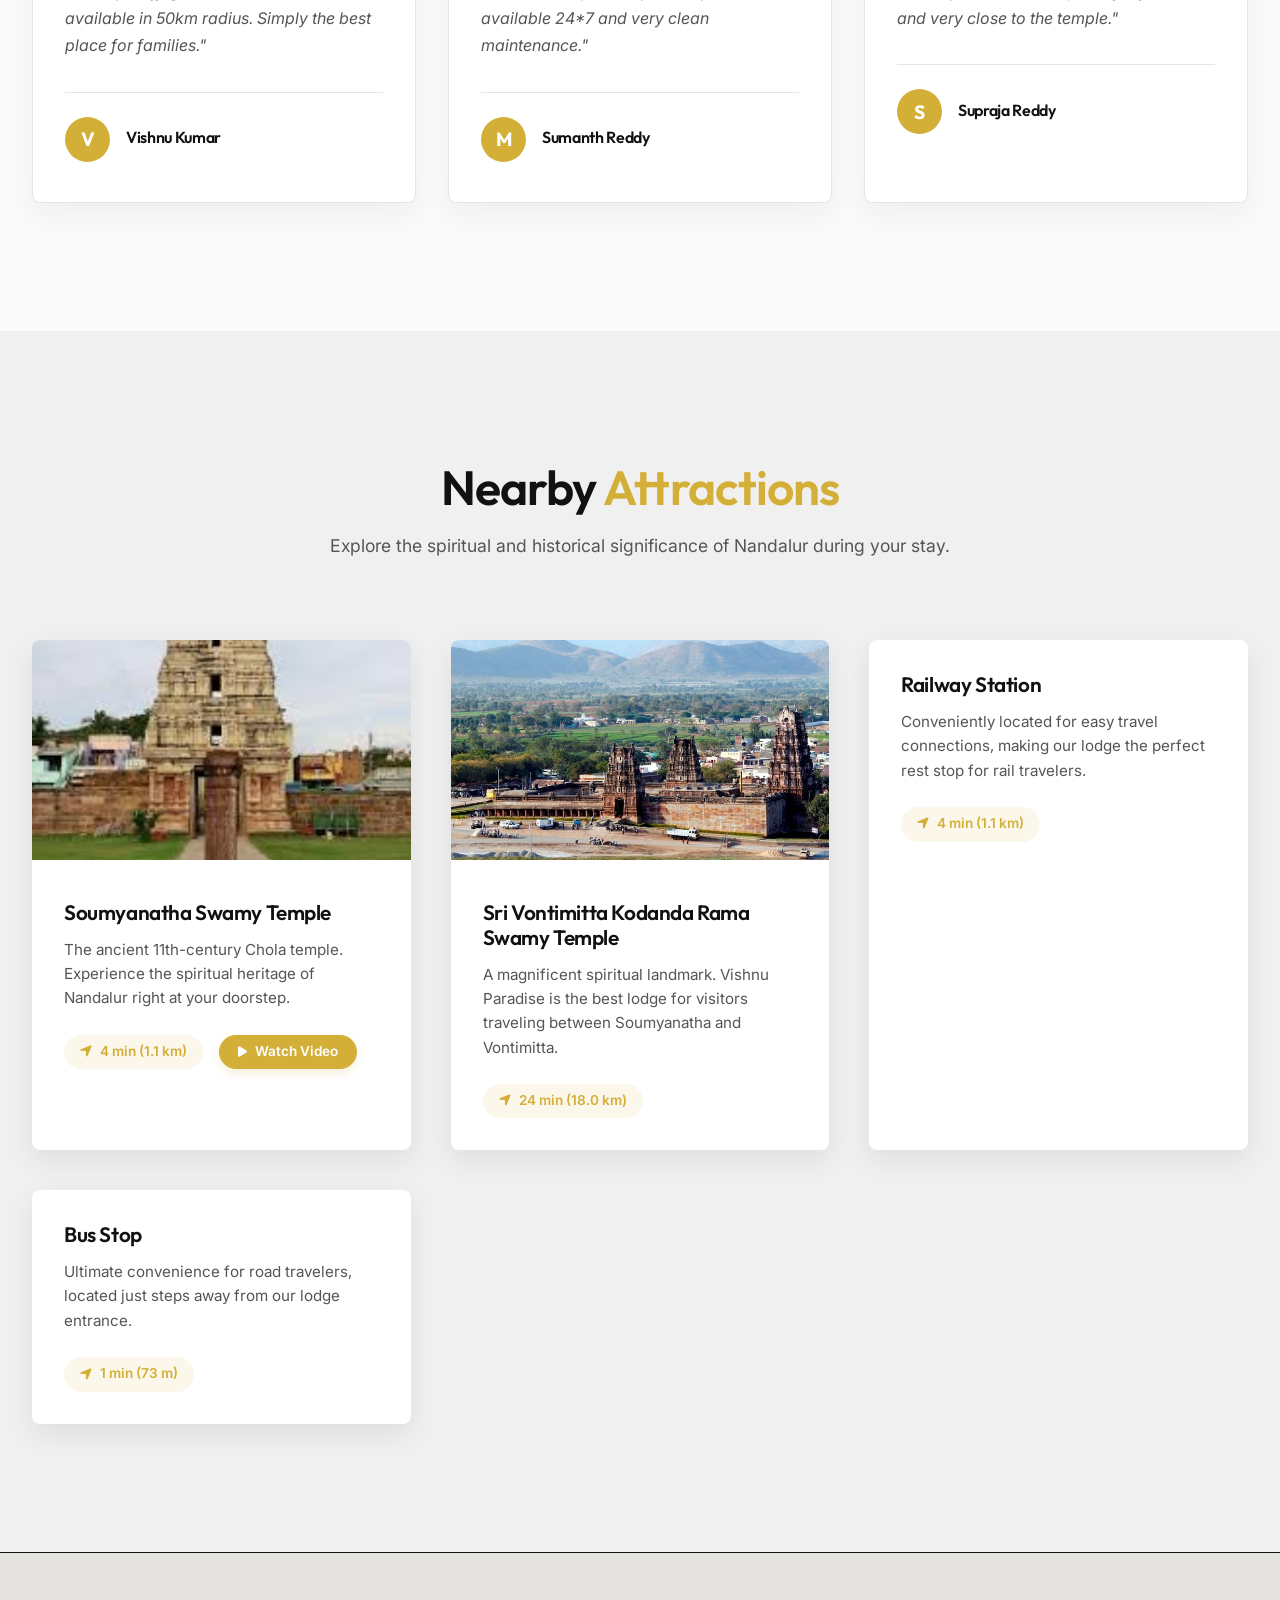
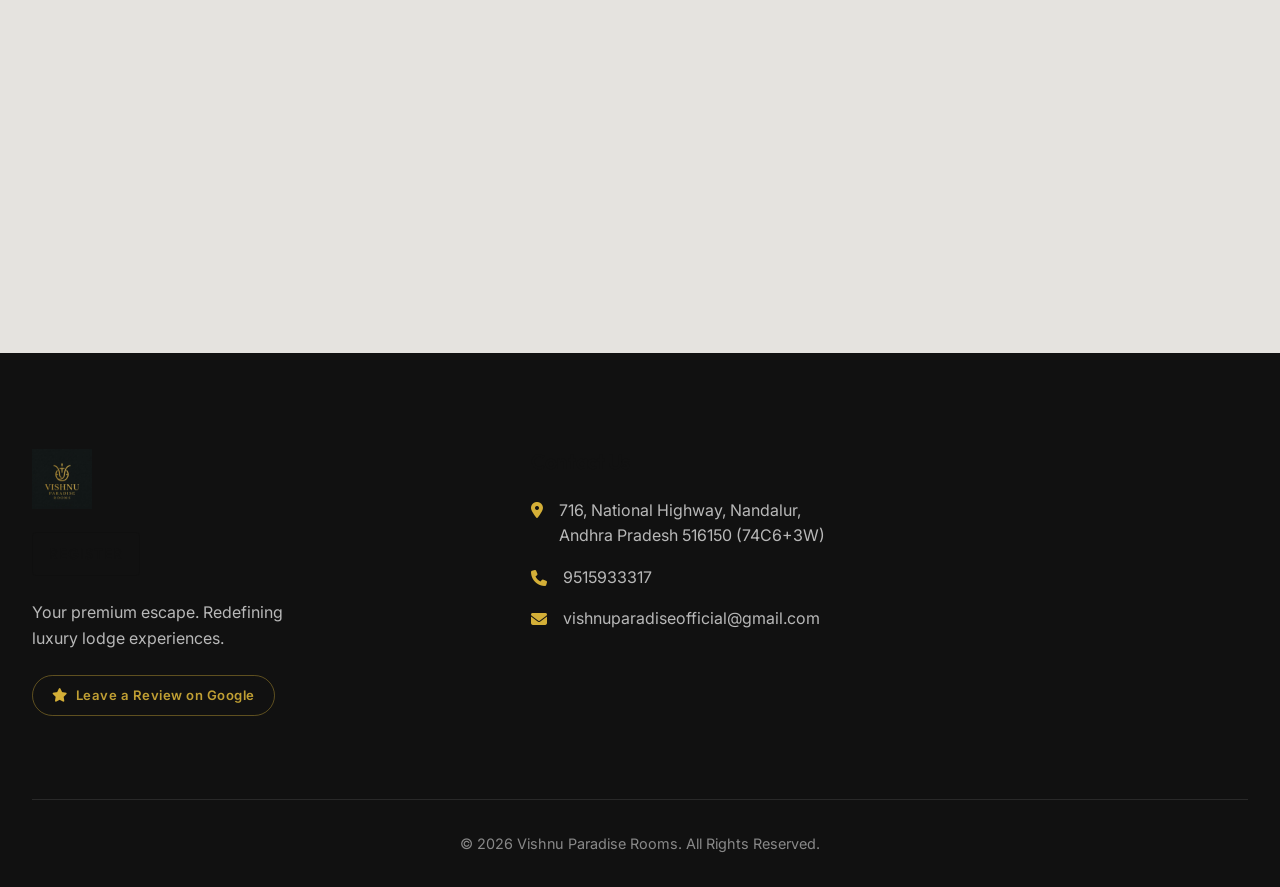
==== commit f18ce962: "Refine About section layout, move stats up on desktop, reduce image size for large screens, and merg" ====
--- a/index.html
+++ b/index.html
@@ -112,30 +112,29 @@
                         unparalleled relaxation.</p>
                     <p>Whether you're unwinding in our lavish rooms after a day of exploration or enjoying our premium
                         amenities, every moment here is crafted for perfection.</p>
-                    <div class="stats">
-                        <div class="stat-item">
-                            <h3 data-count="7" data-suffix="">0</h3>
-                            <span>Spacious Rooms</span>
-                        </div>
-                        <div class="stat-item">
-                            <h3 data-count="4.9" data-suffix="" data-decimal="1">0</h3>
-                            <span>(50 Reviews)</span>
-                        </div>
-                        <div class="stat-item">
-                            <h3>24/7</h3>
-                            <span>Concierge</span>
-                        </div>
-                    </div>
                 </div>
                 <div class="about-image reveal">
-                    <!-- Placeholder for secondary image -->
                     <div class="image-wrapper">
-                        <img src="https://images.unsplash.com/photo-1542718610-a1d656d1884c?ixlib=rb-4.0.3&auto=format&fit=crop&w=800&q=80"
-                            alt="Lodge Interior">
+                        <img src="assets/images/lodge-building.jpg" alt="Vishnu Paradise Lodge Building">
                         <div class="experience-badge">
                             <i class="fa-solid fa-star"></i>
                             <span>Premium Experience</span>
                         </div>
+                    </div>
+                </div>
+                <!-- Stats moved to grid level for mobile flexibility -->
+                <div class="stats reveal">
+                    <div class="stat-item">
+                        <h3 data-count="7" data-suffix="">0</h3>
+                        <span>Spacious Rooms</span>
+                    </div>
+                    <div class="stat-item">
+                        <h3 data-count="4.9" data-suffix="" data-decimal="1">0</h3>
+                        <span>(51 Reviews)</span>
+                    </div>
+                    <div class="stat-item">
+                        <h3>24/7</h3>
+                        <span>Concierge</span>
                     </div>
                 </div>
             </div>
@@ -486,7 +485,7 @@
 
     <!-- Contact/Footer Section -->
     <section id="contact" class="footer">
-        <!-- Embedded Google Map -->
+        <!-- Location Section (Map) -->
         <div class="map-container reveal">
             <iframe
                 src="https://www.google.com/maps/embed?pb=!1m18!1m12!1m3!1d3866.7097715055806!2d79.1097207750407!3d14.270140586177966!2m3!1f0!2f0!3f0!3m2!1i1024!2i768!4f13.1!3m3!1m2!1s0x3bb33b003de84e17%3A0x21c992a65a4d1593!2sVISHNU%20PARADISE!5e0!3m2!1sen!2sin!4v1773815160482!5m2!1sen!2sin"
--- a/styles.css
+++ b/styles.css
@@ -1,19 +1,25 @@
 /* Base & CSS Variables */
 :root {
     /* Modern Elegance Color Palette */
-    --primary: #D4AF37; /* Rich Gold */
+    --primary: #D4AF37;
+    /* Rich Gold */
     --primary-hover: #b5952f;
-    --background: #FAFAFA; /* Soft Pearl White */
-    --surface: #FFFFFF;    /* Pure White for cards */
+    --background: #FAFAFA;
+    /* Soft Pearl White */
+    --surface: #FFFFFF;
+    /* Pure White for cards */
     --surface-light: #F0F0F0;
-    --text-primary: #111111; /* Deep Charcoal */
-    --text-secondary: #555555; /* Medium Gray */
-    --accent: #E8E2D6;     /* Warm beige for subtle backgrounds */
-    
+    --text-primary: #111111;
+    /* Deep Charcoal */
+    --text-secondary: #555555;
+    /* Medium Gray */
+    --accent: #E8E2D6;
+    /* Warm beige for subtle backgrounds */
+
     /* Typography */
     --font-heading: 'Outfit', sans-serif;
     --font-body: 'Inter', sans-serif;
-    
+
     /* Layout */
     --container-width: 1200px;
     --transition: all 0.4s cubic-bezier(0.25, 1, 0.5, 1);
@@ -39,6 +45,8 @@
 html {
     scroll-behavior: smooth;
     font-size: 16px;
+    overflow-x: clip;
+    /* Modern way to prevent horizontal bleed without locking vertical scroll */
 }
 
 body {
@@ -46,11 +54,16 @@
     background-color: var(--background);
     color: var(--text-primary);
     line-height: 1.6;
-    overflow-x: hidden;
+    overflow-x: clip;
     -webkit-font-smoothing: antialiased;
 }
 
-h1, h2, h3, h4, h5, h6 {
+h1,
+h2,
+h3,
+h4,
+h5,
+h6 {
     font-family: var(--font-heading);
     color: var(--text-primary);
     font-weight: 600;
@@ -81,7 +94,8 @@
     justify-content: center;
     gap: 0.5rem;
     padding: 1rem 2.5rem;
-    border-radius: 4px; /* Sleek, slightly rounded edges */
+    border-radius: 4px;
+    /* Sleek, slightly rounded edges */
     font-family: var(--font-heading);
     font-weight: 500;
     font-size: 1rem;
@@ -220,9 +234,19 @@
     background: rgba(212, 175, 55, 0.1);
 }
 
-[data-theme="dark"] .fa-moon { display: none; }
-[data-theme="light"] .fa-sun { display: none; }
-html:not([data-theme]) .fa-sun { display: none; } /* Default light */
+[data-theme="dark"] .fa-moon {
+    display: none;
+}
+
+[data-theme="light"] .fa-sun {
+    display: none;
+}
+
+html:not([data-theme]) .fa-sun {
+    display: none;
+}
+
+/* Default light */
 
 .nav-links a:not(.btn) {
     font-weight: 500;
@@ -276,17 +300,17 @@
     .nav-links {
         display: none;
     }
-    
+
     .mobile-menu-btn {
         display: flex;
         align-items: center;
         justify-content: center;
     }
-    
+
     .nav-container {
         padding: 0 1.5rem;
     }
-    
+
     .logo img {
         max-height: 50px;
     }
@@ -296,11 +320,11 @@
     .nav-container {
         padding: 0 1rem;
     }
-    
+
     .logo img {
         max-height: 40px;
     }
-    
+
     .logo {
         font-size: 1.2rem;
     }
@@ -309,13 +333,15 @@
 /* Hero Section - Enhanced Mobile Responsive */
 .hero {
     min-height: 100vh;
+    min-height: 100dvh;
+    /* Support for dynamic viewport height */
     display: flex;
     align-items: center;
     padding-top: 120px;
     padding-bottom: 5rem;
     background: radial-gradient(circle at top right, rgba(212, 175, 55, 0.05), transparent 40%),
-                radial-gradient(circle at bottom left, rgba(212, 175, 55, 0.03), transparent 40%),
-                var(--background);
+        radial-gradient(circle at bottom left, rgba(212, 175, 55, 0.03), transparent 40%),
+        var(--background);
     overflow: hidden;
 }
 
@@ -356,7 +382,7 @@
         padding-top: 100px;
         padding-bottom: 3rem;
     }
-    
+
     .hero-split-container {
         grid-template-columns: 1fr;
         text-align: center;
@@ -372,7 +398,7 @@
         justify-content: center;
         gap: 1rem;
     }
-    
+
     .hero-actions .btn {
         flex: 1;
         min-width: 140px;
@@ -407,22 +433,22 @@
         padding-top: 90px;
         padding-bottom: 2rem;
     }
-    
+
     .hero-split-container {
         gap: 2rem;
     }
-    
+
     .hero-text p {
         font-size: 1rem;
         margin-bottom: 2rem;
     }
-    
+
     .hero-actions {
         flex-direction: column;
         align-items: center;
         gap: 1rem;
     }
-    
+
     .hero-actions .btn {
         width: 100%;
         max-width: 280px;
@@ -433,7 +459,7 @@
     .hero {
         padding-top: 80px;
     }
-    
+
     .hero-split-container {
         gap: 1.5rem;
     }
@@ -446,9 +472,9 @@
     padding: 3rem 2rem 4rem;
     background: linear-gradient(145deg, #0d2318 0%, #10301f 40%, #0a1a10 70%, #071208 100%);
     box-shadow:
-        0 40px 80px -20px rgba(0,0,0,0.5),
-        0 0 0 1px rgba(212,175,55,0.15),
-        inset 0 1px 0 rgba(212,175,55,0.1);
+        0 40px 80px -20px rgba(0, 0, 0, 0.5),
+        0 0 0 1px rgba(212, 175, 55, 0.15),
+        inset 0 1px 0 rgba(212, 175, 55, 0.1);
     display: flex;
     flex-direction: column;
     align-items: center;
@@ -466,15 +492,24 @@
     transform: translate(-50%, -50%);
     width: 300px;
     height: 300px;
-    background: radial-gradient(circle, rgba(212,175,55,0.18) 0%, rgba(212,175,55,0.05) 50%, transparent 70%);
+    background: radial-gradient(circle, rgba(212, 175, 55, 0.18) 0%, rgba(212, 175, 55, 0.05) 50%, transparent 70%);
     border-radius: 50%;
     animation: pulseGlow 3s ease-in-out infinite;
     pointer-events: none;
 }
 
 @keyframes pulseGlow {
-    0%, 100% { transform: translate(-50%, -50%) scale(1); opacity: 0.7; }
-    50% { transform: translate(-50%, -50%) scale(1.2); opacity: 1; }
+
+    0%,
+    100% {
+        transform: translate(-50%, -50%) scale(1);
+        opacity: 0.7;
+    }
+
+    50% {
+        transform: translate(-50%, -50%) scale(1.2);
+        opacity: 1;
+    }
 }
 
 /* Decorative ring around logo */
@@ -485,11 +520,11 @@
     height: clamp(140px, 40vw, 280px);
     border-radius: 50%;
     padding: 10px;
-    background: linear-gradient(135deg, rgba(212,175,55,0.3), rgba(212,175,55,0.05) 50%, rgba(212,175,55,0.25));
+    background: linear-gradient(135deg, rgba(212, 175, 55, 0.3), rgba(212, 175, 55, 0.05) 50%, rgba(212, 175, 55, 0.25));
     box-shadow:
-        0 0 0 1px rgba(212,175,55,0.2),
-        0 0 40px rgba(212,175,55,0.12),
-        inset 0 0 20px rgba(212,175,55,0.05);
+        0 0 0 1px rgba(212, 175, 55, 0.2),
+        0 0 40px rgba(212, 175, 55, 0.12),
+        inset 0 0 20px rgba(212, 175, 55, 0.05);
     display: flex;
     align-items: center;
     justify-content: center;
@@ -497,9 +532,17 @@
 }
 
 @keyframes ringRotate {
-    0% { box-shadow: 0 0 0 1px rgba(212,175,55,0.2), 0 0 40px rgba(212,175,55,0.12), inset 0 0 20px rgba(212,175,55,0.05); }
-    50% { box-shadow: 0 0 0 1px rgba(212,175,55,0.45), 0 0 60px rgba(212,175,55,0.25), inset 0 0 30px rgba(212,175,55,0.08); }
-    100% { box-shadow: 0 0 0 1px rgba(212,175,55,0.2), 0 0 40px rgba(212,175,55,0.12), inset 0 0 20px rgba(212,175,55,0.05); }
+    0% {
+        box-shadow: 0 0 0 1px rgba(212, 175, 55, 0.2), 0 0 40px rgba(212, 175, 55, 0.12), inset 0 0 20px rgba(212, 175, 55, 0.05);
+    }
+
+    50% {
+        box-shadow: 0 0 0 1px rgba(212, 175, 55, 0.45), 0 0 60px rgba(212, 175, 55, 0.25), inset 0 0 30px rgba(212, 175, 55, 0.08);
+    }
+
+    100% {
+        box-shadow: 0 0 0 1px rgba(212, 175, 55, 0.2), 0 0 40px rgba(212, 175, 55, 0.12), inset 0 0 20px rgba(212, 175, 55, 0.05);
+    }
 }
 
 .hero-logo-img {
@@ -508,8 +551,8 @@
     object-fit: cover;
     border-radius: 50%;
     display: block;
-    filter: drop-shadow(0 4px 20px rgba(212,175,55,0.25));
-    transition: transform 0.6s cubic-bezier(0.25,1,0.5,1);
+    filter: drop-shadow(0 4px 20px rgba(212, 175, 55, 0.25));
+    transition: transform 0.6s cubic-bezier(0.25, 1, 0.5, 1);
 }
 
 .hero-logo-card:hover .hero-logo-img {
@@ -530,12 +573,12 @@
 .tagline-line {
     flex: 1;
     height: 1px;
-    background: linear-gradient(90deg, transparent, rgba(212,175,55,0.4));
+    background: linear-gradient(90deg, transparent, rgba(212, 175, 55, 0.4));
     max-width: 60px;
 }
 
 .tagline-line:last-child {
-    background: linear-gradient(270deg, transparent, rgba(212,175,55,0.4));
+    background: linear-gradient(270deg, transparent, rgba(212, 175, 55, 0.4));
 }
 
 .tagline-text {
@@ -544,7 +587,7 @@
     font-weight: 500;
     letter-spacing: 3px;
     text-transform: uppercase;
-    color: rgba(212,175,55,0.85);
+    color: rgba(212, 175, 55, 0.85);
     white-space: nowrap;
 }
 
@@ -560,8 +603,8 @@
     display: flex;
     align-items: center;
     gap: 1rem;
-    box-shadow: 0 15px 40px rgba(0,0,0,0.18);
-    border: 1px solid rgba(212,175,55,0.25);
+    box-shadow: 0 15px 40px rgba(0, 0, 0, 0.18);
+    border: 1px solid rgba(212, 175, 55, 0.25);
     z-index: 5;
     white-space: nowrap;
 }
@@ -589,9 +632,118 @@
 
 .about-grid {
     display: grid;
-    grid-template-columns: 1fr 1fr;
+    grid-template-columns: 1.2fr 0.8fr;
+    /* Reduced image size by making text column wider */
     gap: 4rem;
-    align-items: center;
+    align-items: flex-start;
+    /* Changed from center to move content up */
+}
+
+/* About Section Stats Handling */
+.stats {
+    grid-column: 1;
+    /* Default to first column on desktop */
+    display: flex;
+    gap: 3rem;
+    margin-top: 0.5rem;
+    /* Further reduced margin to sit closer to text */
+}
+
+@media (max-width: 1024px) {
+    .stats {
+        gap: 1.5rem;
+    }
+}
+
+@media (max-width: 768px) {
+    .about-grid {
+        grid-template-columns: 1.3fr 0.7fr !important;
+        /* Reduced image column even further for tablets */
+        gap: 0.8rem !important;
+        align-items: flex-start;
+        margin-bottom: 2rem;
+    }
+
+    .about-text h2 {
+        font-size: 1.5rem !important;
+        margin-bottom: 0.5rem !important;
+    }
+
+    .about-text p {
+        font-size: 0.75rem !important;
+        margin-bottom: 0.8rem !important;
+        line-height: 1.3 !important;
+    }
+
+    .image-wrapper {
+        margin-top: 0;
+    }
+
+    /* Stats stacked below the photo in the 2nd column */
+    .stats {
+        grid-column: 2 !important;
+        grid-row: 2 !important;
+        /* Place in 2nd row, below photo */
+        display: flex !important;
+        flex-direction: column !important;
+        gap: 1.2rem !important;
+        margin-top: 1.5rem !important;
+        padding-top: 0 !important;
+        border: none !important;
+        text-align: center;
+    }
+
+    /* Ensure image is in 1st row of 2nd column too */
+    .about-image {
+        grid-column: 2 !important;
+        grid-row: 1 !important;
+    }
+
+    /* Text spans both rows in its column */
+    .about-text {
+        grid-column: 1 !important;
+        grid-row: 1 / span 2 !important;
+    }
+
+    .stat-item {
+        padding: 0 !important;
+    }
+
+    .stat-item h3 {
+        font-size: 1.6rem !important;
+        /* Slightly adjusted for better fit */
+        margin-bottom: 0 !important;
+        line-height: 1;
+        color: var(--primary);
+        font-weight: 800;
+    }
+
+    .stat-item span {
+        font-size: 0.65rem !important;
+        font-weight: 700;
+        text-transform: uppercase;
+        display: block;
+        line-height: 1.1;
+        color: var(--text-secondary);
+        letter-spacing: 0.5px;
+    }
+
+    /* Smaller badge for cramped 2nd column */
+    .experience-badge {
+        padding: 0.5rem 0.7rem !important;
+        transform: translate(5px, -10px) !important;
+        border-radius: 4px !important;
+        bottom: -10px !important;
+        left: -10px !important;
+    }
+
+    .experience-badge i {
+        font-size: 0.85rem !important;
+    }
+
+    .experience-badge span {
+        font-size: 0.5rem !important;
+    }
 }
 
 .about-text h2 {
@@ -611,6 +763,17 @@
     margin-top: 3rem;
     padding-top: 2rem;
     border-top: 1px solid var(--border-color);
+    flex-wrap: wrap;
+    /* Prevent crushing on small-medium screens */
+}
+
+@media (max-width: 480px) {
+    .stats {
+        flex-direction: column;
+        gap: 1.5rem;
+        align-items: center;
+        text-align: center;
+    }
 }
 
 .stat-item h3 {
@@ -630,7 +793,7 @@
     position: relative;
     border-radius: 4px;
     overflow: hidden;
-    box-shadow: 0 20px 40px rgba(0,0,0,0.15);
+    box-shadow: 0 20px 40px rgba(0, 0, 0, 0.15);
 }
 
 .image-wrapper img {
@@ -656,7 +819,7 @@
     gap: 1rem;
     border: 1px solid var(--surface-light);
     transform: translate(40px, -40px);
-    box-shadow: 0 15px 30px rgba(0,0,0,0.1);
+    box-shadow: 0 15px 30px rgba(0, 0, 0, 0.1);
 }
 
 .experience-badge i {
@@ -716,7 +879,7 @@
         grid-template-columns: 1fr;
         gap: 1.5rem;
     }
-    
+
     .amenity-card {
         max-width: 400px;
         margin: 0 auto;
@@ -746,7 +909,7 @@
 
 .amenity-card {
     background: var(--surface);
-    border: 1px solid rgba(0,0,0,0.05);
+    border: 1px solid rgba(0, 0, 0, 0.05);
     border-radius: 4px;
     padding: 3rem 2rem;
     text-align: center;
@@ -754,7 +917,7 @@
     position: relative;
     overflow: hidden;
     z-index: 1;
-    box-shadow: 0 4px 15px rgba(0,0,0,0.02);
+    box-shadow: 0 4px 15px rgba(0, 0, 0, 0.02);
 }
 
 .amenity-card::before {
@@ -764,7 +927,7 @@
     left: 0;
     width: 100%;
     height: 100%;
-    background: linear-gradient(135deg, rgba(212,175,55,0.05) 0%, transparent 100%);
+    background: linear-gradient(135deg, rgba(212, 175, 55, 0.05) 0%, transparent 100%);
     opacity: 0;
     transition: var(--transition);
     z-index: -1;
@@ -772,8 +935,8 @@
 
 .amenity-card:hover {
     transform: translateY(-5px);
-    border-color: rgba(212,175,55,0.3);
-    box-shadow: 0 15px 30px rgba(0,0,0,0.08);
+    border-color: rgba(212, 175, 55, 0.3);
+    box-shadow: 0 15px 30px rgba(0, 0, 0, 0.08);
 }
 
 .amenity-card:hover::before {
@@ -783,7 +946,7 @@
 .icon-box {
     width: 70px;
     height: 70px;
-    background: rgba(212,175,55,0.1);
+    background: rgba(212, 175, 55, 0.1);
     border-radius: 50%;
     display: flex;
     align-items: center;
@@ -836,7 +999,7 @@
         gap: 2rem;
         grid-template-columns: 1fr;
     }
-    
+
     .service-card {
         max-width: 500px;
         margin: 0 auto;
@@ -861,14 +1024,14 @@
     background: var(--surface);
     border-radius: 4px;
     overflow: hidden;
-    box-shadow: 0 10px 30px rgba(0,0,0,0.05);
-    border: 1px solid rgba(0,0,0,0.05);
+    box-shadow: 0 10px 30px rgba(0, 0, 0, 0.05);
+    border: 1px solid rgba(0, 0, 0, 0.05);
     transition: var(--transition);
 }
 
 .service-card:hover {
     transform: translateY(-10px);
-    box-shadow: 0 20px 40px rgba(0,0,0,0.1);
+    box-shadow: 0 20px 40px rgba(0, 0, 0, 0.1);
 }
 
 .service-image {
@@ -931,7 +1094,8 @@
     transition: var(--transition);
 }
 
-.filter-btn.active, .filter-btn:hover {
+.filter-btn.active,
+.filter-btn:hover {
     background: var(--primary);
     color: #FFFFFF;
     border-color: var(--primary);
@@ -949,11 +1113,11 @@
         grid-template-columns: 1fr;
         gap: 1rem;
     }
-    
+
     .gallery-filters {
         gap: 0.5rem;
     }
-    
+
     .filter-btn {
         padding: 0.4rem 1rem;
         font-size: 0.85rem;
@@ -1035,7 +1199,7 @@
     background-color: #111111;
     color: #FFFFFF;
     padding: 6rem 0 2rem;
-    border-top: 1px solid rgba(0,0,0,0.05);
+    border-top: 1px solid rgba(0, 0, 0, 0.05);
 }
 
 .footer-grid {
@@ -1046,7 +1210,7 @@
 }
 
 .footer-brand p {
-    color: rgba(255,255,255,0.7);
+    color: rgba(255, 255, 255, 0.7);
     margin: 1.5rem 0;
     max-width: 300px;
 }
@@ -1060,12 +1224,12 @@
     width: 40px;
     height: 40px;
     border-radius: 50%;
-    background: rgba(255,255,255,0.05);
+    background: rgba(255, 255, 255, 0.05);
     display: flex;
     align-items: center;
     justify-content: center;
     transition: var(--transition);
-    border: 1px solid rgba(255,255,255,0.1);
+    border: 1px solid rgba(255, 255, 255, 0.1);
 }
 
 .social-links a:hover {
@@ -1087,7 +1251,7 @@
     display: flex;
     align-items: flex-start;
     gap: 1rem;
-    color: rgba(255,255,255,0.7);
+    color: rgba(255, 255, 255, 0.7);
     margin-bottom: 1rem;
 }
 
@@ -1104,8 +1268,8 @@
 .footer-bottom {
     text-align: center;
     padding-top: 2rem;
-    border-top: 1px solid rgba(255,255,255,0.1);
-    color: rgba(255,255,255,0.5);
+    border-top: 1px solid rgba(255, 255, 255, 0.1);
+    color: rgba(255, 255, 255, 0.5);
     font-size: 0.9rem;
 }
 
@@ -1128,55 +1292,55 @@
     .container {
         padding: 0 1rem;
     }
-    
+
     .hero-text h1 {
         font-size: 1.8rem;
         line-height: 1.2;
     }
-    
+
     .hero-text p {
         font-size: 1rem;
         margin-bottom: 2rem;
     }
-    
+
     .hero-logo-ring {
         width: 150px;
         height: 150px;
     }
-    
+
     .hero-pills-row {
         gap: 0.3rem;
     }
-    
+
     .hero-pill {
         padding: 0.3rem 0.6rem;
         font-size: 0.6rem;
     }
-    
+
     .btn {
         padding: 0.8rem 1.5rem;
         font-size: 0.9rem;
     }
-    
+
     .section-header h2,
     .about-text h2 {
         font-size: 1.6rem;
     }
-    
+
     .stat-item h3 {
         font-size: 1.5rem;
     }
-    
+
     .hero-badge {
         width: 95%;
         max-width: 240px;
         padding: 0.8rem 1rem;
     }
-    
+
     .hero-badge strong {
         font-size: 0.8rem;
     }
-    
+
     .hero-badge span {
         font-size: 0.7rem;
     }
@@ -1187,21 +1351,21 @@
     .container {
         padding: 0 1.2rem;
     }
-    
+
     .hero-text h1 {
         font-size: 2rem;
     }
-    
+
     .hero-logo-ring {
         width: 170px;
         height: 170px;
     }
-    
+
     .section-header h2,
     .about-text h2 {
         font-size: 1.7rem;
     }
-    
+
     .stat-item h3 {
         font-size: 1.6rem;
     }
@@ -1212,17 +1376,17 @@
     .hero-text h1 {
         font-size: 2.3rem;
     }
-    
+
     .hero-logo-ring {
         width: 200px;
         height: 200px;
     }
-    
+
     .section-header h2,
     .about-text h2 {
         font-size: 2rem;
     }
-    
+
     .stats {
         gap: 2rem;
     }
@@ -1233,12 +1397,12 @@
     .hero-text h1 {
         font-size: 2.8rem;
     }
-    
+
     .hero-logo-ring {
         width: 220px;
         height: 220px;
     }
-    
+
     .services-grid,
     .amenities-grid,
     .attractions-grid,
@@ -1246,26 +1410,52 @@
         grid-template-columns: repeat(2, 1fr);
         gap: 2rem;
     }
-    
+
     .gallery-grid {
         grid-template-columns: repeat(2, 1fr);
     }
-    
+
     .footer-grid {
         grid-template-columns: 1fr 1fr;
         gap: 3rem;
     }
 }
 
+/* Small Mobile Devices (0px - 480px) */
+@media (max-width: 480px) {
+    .footer-grid {
+        grid-template-columns: 1fr;
+        gap: 2.5rem;
+        text-align: center;
+    }
+
+    .footer-brand p {
+        margin: 1rem auto;
+    }
+
+    .footer-contact li {
+        justify-content: center;
+        text-align: center;
+        flex-direction: column;
+        /* Stack address parts if still too narrow */
+        gap: 0.5rem;
+    }
+
+    .footer-contact i {
+        margin-right: 0;
+    }
+}
+
 /* Large Devices (769px - 860px) */
 @media (min-width: 769px) and (max-width: 860px) {
+
     .services-grid,
     .amenities-grid,
     .attractions-grid,
     .reviews-grid {
         grid-template-columns: repeat(2, 1fr);
     }
-    
+
     .gallery-grid {
         grid-template-columns: repeat(3, 1fr);
     }
@@ -1276,7 +1466,7 @@
     .container {
         padding: 0 1.5rem;
     }
-    
+
     .services-grid,
     .amenities-grid {
         grid-template-columns: repeat(2, 1fr);
@@ -1288,14 +1478,15 @@
     .container {
         max-width: 1400px;
     }
-    
+
     .hero-text h1 {
         font-size: clamp(3rem, 6vw, 5.5rem);
     }
 }
 
 /* High DPI/Retina Display Optimizations */
-@media (-webkit-min-device-pixel-ratio: 2), (min-resolution: 192dpi) {
+@media (-webkit-min-device-pixel-ratio: 2),
+(min-resolution: 192dpi) {
     .hero-logo-img {
         image-rendering: -webkit-optimize-contrast;
         image-rendering: crisp-edges;
@@ -1309,12 +1500,12 @@
         padding-top: 100px;
         padding-bottom: 2rem;
     }
-    
+
     .hero-logo-card {
         min-height: 400px;
         padding: 2rem 1.5rem 3rem;
     }
-    
+
     .section {
         padding: 4rem 0;
     }
@@ -1323,19 +1514,27 @@
 /* Touch-Friendly Interactions and Gestures */
 
 /* Enhanced Touch Targets */
-.btn, .filter-btn, .theme-toggle, .mobile-menu-btn {
+.btn,
+.filter-btn,
+.theme-toggle,
+.mobile-menu-btn {
     min-height: 44px;
     min-width: 44px;
     touch-action: manipulation;
 }
 
-.gallery-item, .service-card, .amenity-card, .review-card, .attraction-card {
+.gallery-item,
+.service-card,
+.amenity-card,
+.review-card,
+.attraction-card {
     touch-action: manipulation;
     cursor: pointer;
 }
 
 /* Touch Feedback */
 @media (hover: none) and (pointer: coarse) {
+
     .btn:active,
     .filter-btn:active,
     .theme-toggle:active,
@@ -1343,7 +1542,7 @@
         transform: scale(0.95);
         transition: transform 0.1s ease;
     }
-    
+
     .gallery-item:active,
     .service-card:active,
     .amenity-card:active,
@@ -1352,7 +1551,7 @@
         transform: scale(0.98);
         transition: transform 0.1s ease;
     }
-    
+
     /* Remove hover effects on touch devices */
     .btn:hover,
     .filter-btn:hover,
@@ -1360,7 +1559,7 @@
     .mobile-menu-btn:hover {
         transform: none;
     }
-    
+
     .gallery-item:hover,
     .service-card:hover,
     .amenity-card:hover,
@@ -1378,7 +1577,7 @@
         scroll-behavior: smooth;
         -webkit-overflow-scrolling: touch;
     }
-    
+
     .gallery-item {
         scroll-snap-align: center;
         flex: 0 0 auto;
@@ -1449,7 +1648,8 @@
 select,
 textarea {
     min-height: 44px;
-    font-size: 16px; /* Prevents zoom on iOS */
+    font-size: 16px;
+    /* Prevents zoom on iOS */
     touch-action: manipulation;
 }
 
@@ -1459,7 +1659,7 @@
         padding-left: max(0.5rem, env(safe-area-inset-left));
         padding-right: max(0.5rem, env(safe-area-inset-right));
     }
-    
+
     .navbar {
         padding-left: max(0.5rem, env(safe-area-inset-left));
         padding-right: max(0.5rem, env(safe-area-inset-right));
@@ -1468,6 +1668,7 @@
 
 /* Haptic Feedback Support */
 @media (hover: none) and (pointer: coarse) {
+
     .btn,
     .filter-btn,
     .theme-toggle,
@@ -1483,7 +1684,7 @@
         animation-iteration-count: 1 !important;
         transition-duration: 0.01ms !important;
     }
-    
+
     .hero-logo-glow,
     .hero-pills-row .hero-pill {
         animation: none !important;
@@ -1507,27 +1708,28 @@
 
 /* Performance Optimizations for Mobile */
 @media (max-width: 860px) {
+
     /* Reduce animation complexity on mobile */
     .hero-logo-glow {
         animation: pulseGlow 4s ease-in-out infinite;
     }
-    
+
     .hero-pills-row .hero-pill {
         animation: none;
         opacity: 0.9;
     }
-    
+
     /* Optimize images for mobile */
     img {
         image-rendering: -webkit-optimize-contrast;
     }
-    
+
     /* Reduce box shadows for performance */
     .service-card,
     .amenity-card,
     .review-card,
     .attraction-card {
-        box-shadow: 0 4px 15px rgba(0,0,0,0.08);
+        box-shadow: 0 4px 15px rgba(0, 0, 0, 0.08);
     }
 }
 
@@ -1543,7 +1745,7 @@
         backdrop-filter: blur(12px);
         -webkit-backdrop-filter: blur(12px);
     }
-    
+
     /* Fix iOS scrolling momentum */
     .nav-links.active {
         -webkit-overflow-scrolling: touch;
@@ -1552,6 +1754,7 @@
 
 /* Android Chrome Specific Fixes */
 @media screen and (-webkit-min-device-pixel-ratio: 0) {
+
     input:focus,
     textarea:focus,
     select:focus {
@@ -1567,16 +1770,16 @@
         padding-top: 80px;
         padding-bottom: 1rem;
     }
-    
+
     .hero-split-container {
         gap: 1rem;
     }
-    
+
     .hero-logo-card {
         min-height: 300px;
         padding: 1.5rem 1rem 2rem;
     }
-    
+
     .section {
         padding: 3rem 0;
     }
@@ -1587,11 +1790,11 @@
     .container {
         padding: 0 1.2rem;
     }
-    
+
     .hero-text h1 {
         font-size: 2.1rem;
     }
-    
+
     .hero-logo-ring {
         width: 190px;
         height: 190px;
@@ -1604,7 +1807,7 @@
         grid-template-columns: 1fr;
         gap: 2rem;
     }
-    
+
     .services-grid,
     .amenities-grid,
     .attractions-grid,
@@ -1632,7 +1835,7 @@
     overflow-y: auto;
     background: var(--surface);
     padding: 2rem;
-    box-shadow: 0 10px 30px rgba(0,0,0,0.1);
+    box-shadow: 0 10px 30px rgba(0, 0, 0, 0.1);
     border-top: 1px solid var(--border-color);
     gap: 1.5rem;
     text-align: center;
@@ -1676,7 +1879,7 @@
     background-color: var(--surface-light);
     padding: 2rem;
     border-radius: 12px;
-    box-shadow: 0 15px 40px rgba(0,0,0,0.3);
+    box-shadow: 0 15px 40px rgba(0, 0, 0, 0.3);
     max-width: 450px;
     max-height: 90vh;
     overflow-y: auto;
@@ -1744,7 +1947,7 @@
         grid-template-columns: 1fr;
         gap: 1.5rem;
     }
-    
+
     .review-card {
         max-width: 400px;
         margin: 0 auto;
@@ -1776,14 +1979,14 @@
     background: var(--surface);
     padding: 2.5rem 2rem;
     border-radius: 8px;
-    box-shadow: 0 10px 30px rgba(0,0,0,0.05);
+    box-shadow: 0 10px 30px rgba(0, 0, 0, 0.05);
     border: 1px solid var(--border-color);
     transition: var(--transition);
 }
 
 .review-card:hover {
     transform: translateY(-5px);
-    box-shadow: 0 15px 40px rgba(0,0,0,0.08);
+    box-shadow: 0 15px 40px rgba(0, 0, 0, 0.08);
 }
 
 .stars {
@@ -1849,7 +2052,7 @@
         grid-template-columns: 1fr;
         gap: 1.5rem;
     }
-    
+
     .attraction-card {
         max-width: 400px;
         margin: 0 auto;
@@ -1881,13 +2084,13 @@
     background: var(--surface);
     border-radius: 8px;
     overflow: hidden;
-    box-shadow: 0 10px 30px rgba(0,0,0,0.08);
+    box-shadow: 0 10px 30px rgba(0, 0, 0, 0.08);
     transition: var(--transition);
 }
 
 .attraction-card:hover {
     transform: translateY(-5px);
-    box-shadow: 0 15px 40px rgba(0,0,0,0.12);
+    box-shadow: 0 15px 40px rgba(0, 0, 0, 0.12);
 }
 
 .attraction-card img {
@@ -1927,7 +2130,7 @@
     font-size: 0.85rem;
     font-weight: 600;
     color: var(--primary);
-    background: rgba(212,175,55,0.1);
+    background: rgba(212, 175, 55, 0.1);
     padding: 0.4rem 1rem;
     border-radius: 50px;
 }
@@ -1962,7 +2165,8 @@
     width: 100%;
     height: 400px;
     background: #E5E3DF;
-    margin-top: -6rem; /* Offset footer padding */
+    margin-top: -6rem;
+    /* Offset footer padding */
     margin-bottom: 6rem;
     position: relative;
     z-index: 2;
@@ -2004,9 +2208,11 @@
     0% {
         box-shadow: 0 0 0 0 rgba(37, 211, 102, 0.5);
     }
+
     70% {
         box-shadow: 0 0 0 15px rgba(37, 211, 102, 0);
     }
+
     100% {
         box-shadow: 0 0 0 0 rgba(37, 211, 102, 0);
     }
@@ -2017,7 +2223,7 @@
    ============================================ */
 .announcement-bar {
     background: linear-gradient(90deg, #0d2318 0%, #10301f 50%, #0d2318 100%);
-    border-bottom: 1px solid rgba(212,175,55,0.3);
+    border-bottom: 1px solid rgba(212, 175, 55, 0.3);
     padding: 0.55rem 3rem 0.55rem 0;
     overflow: hidden;
     position: relative;
@@ -2045,7 +2251,7 @@
     font-family: var(--font-body);
     font-size: 0.8rem;
     font-weight: 500;
-    color: rgba(212,175,55,0.9);
+    color: rgba(212, 175, 55, 0.9);
     letter-spacing: 0.5px;
     padding: 0 1.5rem;
     flex-shrink: 0;
@@ -2061,8 +2267,13 @@
 }
 
 @keyframes scrollAnnouncement {
-    0%   { transform: translateX(0); }
-    100% { transform: translateX(-50%); }
+    0% {
+        transform: translateX(0);
+    }
+
+    100% {
+        transform: translateX(-50%);
+    }
 }
 
 .announcement-close {
@@ -2070,9 +2281,9 @@
     right: 0.8rem;
     top: 50%;
     transform: translateY(-50%);
-    background: rgba(212,175,55,0.1);
-    border: 1px solid rgba(212,175,55,0.2);
-    color: rgba(212,175,55,0.8);
+    background: rgba(212, 175, 55, 0.1);
+    border: 1px solid rgba(212, 175, 55, 0.2);
+    color: rgba(212, 175, 55, 0.8);
     border-radius: 50%;
     width: 22px;
     height: 22px;
@@ -2089,7 +2300,7 @@
 }
 
 .announcement-close:hover {
-    background: rgba(212,175,55,0.25);
+    background: rgba(212, 175, 55, 0.25);
     color: #D4AF37;
 }
 
@@ -2135,9 +2346,9 @@
     max-height: 80vh;
     object-fit: contain;
     border-radius: 8px;
-    box-shadow: 0 30px 80px rgba(0,0,0,0.8);
+    box-shadow: 0 30px 80px rgba(0, 0, 0, 0.8);
     transform: scale(0.93);
-    transition: transform 0.35s cubic-bezier(0.25,1,0.5,1);
+    transition: transform 0.35s cubic-bezier(0.25, 1, 0.5, 1);
 }
 
 .lightbox-modal.open #lightboxImg {
@@ -2145,19 +2356,46 @@
 }
 
 .lightbox-caption {
-    color: rgba(255,255,255,0.7);
+    color: rgba(255, 255, 255, 0.7);
     font-family: var(--font-body);
     font-size: 0.9rem;
     text-align: center;
     letter-spacing: 0.5px;
 }
 
+/* High Quality Review Button Styling */
+.google-review-btn {
+    display: inline-flex;
+    align-items: center;
+    gap: 1rem;
+    padding: 1rem 2rem;
+    background: rgba(255, 255, 255, 0.03);
+    border: 1px solid var(--primary);
+    border-radius: 100px;
+    color: var(--primary);
+    text-decoration: none;
+    font-weight: 600;
+    transition: var(--transition);
+    position: relative;
+    overflow: hidden;
+    margin-top: 1rem;
+    width: fit-content;
+}
+
+@media (max-width: 480px) {
+    .google-review-btn {
+        margin: 1.5rem auto 0;
+        padding: 0.8rem 1.5rem;
+        font-size: 0.9rem;
+    }
+}
+
 .lightbox-close {
     position: fixed;
     top: 1.5rem;
     right: 1.5rem;
-    background: rgba(255,255,255,0.08);
-    border: 1px solid rgba(255,255,255,0.15);
+    background: rgba(255, 255, 255, 0.08);
+    border: 1px solid rgba(255, 255, 255, 0.15);
     color: #fff;
     border-radius: 50%;
     width: 44px;
@@ -2181,8 +2419,8 @@
     position: fixed;
     top: 50%;
     transform: translateY(-50%);
-    background: rgba(255,255,255,0.08);
-    border: 1px solid rgba(255,255,255,0.15);
+    background: rgba(255, 255, 255, 0.08);
+    border: 1px solid rgba(255, 255, 255, 0.15);
     color: #fff;
     border-radius: 50%;
     width: 50px;
@@ -2196,8 +2434,13 @@
     z-index: 10;
 }
 
-.lightbox-prev { left: 1.5rem; }
-.lightbox-next { right: 1.5rem; }
+.lightbox-prev {
+    left: 1.5rem;
+}
+
+.lightbox-next {
+    right: 1.5rem;
+}
 
 .lightbox-nav:hover {
     background: var(--primary);
@@ -2229,22 +2472,47 @@
     color: var(--primary);
 }
 
-.review-card.stars-animated .stars i:nth-child(1) { animation: starPop 0.4s ease 0.1s both; }
-.review-card.stars-animated .stars i:nth-child(2) { animation: starPop 0.4s ease 0.2s both; }
-.review-card.stars-animated .stars i:nth-child(3) { animation: starPop 0.4s ease 0.3s both; }
-.review-card.stars-animated .stars i:nth-child(4) { animation: starPop 0.4s ease 0.4s both; }
-.review-card.stars-animated .stars i:nth-child(5) { animation: starPop 0.4s ease 0.5s both; }
+.review-card.stars-animated .stars i:nth-child(1) {
+    animation: starPop 0.4s ease 0.1s both;
+}
+
+.review-card.stars-animated .stars i:nth-child(2) {
+    animation: starPop 0.4s ease 0.2s both;
+}
+
+.review-card.stars-animated .stars i:nth-child(3) {
+    animation: starPop 0.4s ease 0.3s both;
+}
+
+.review-card.stars-animated .stars i:nth-child(4) {
+    animation: starPop 0.4s ease 0.4s both;
+}
+
+.review-card.stars-animated .stars i:nth-child(5) {
+    animation: starPop 0.4s ease 0.5s both;
+}
 
 @keyframes starPop {
-    0%   { color: #ccc; transform: scale(0.5) rotate(-20deg); }
-    60%  { color: var(--primary); transform: scale(1.35) rotate(5deg); }
-    100% { color: var(--primary); transform: scale(1) rotate(0deg); }
+    0% {
+        color: #ccc;
+        transform: scale(0.5) rotate(-20deg);
+    }
+
+    60% {
+        color: var(--primary);
+        transform: scale(1.35) rotate(5deg);
+    }
+
+    100% {
+        color: var(--primary);
+        transform: scale(1) rotate(0deg);
+    }
 }
 
 /* Typing cursor for tagline */
 #heroTagline::after {
     content: '|';
-    color: rgba(212,175,55,0.8);
+    color: rgba(212, 175, 55, 0.8);
     animation: blink 0.7s step-end infinite;
     margin-left: 2px;
 }
@@ -2254,8 +2522,15 @@
 }
 
 @keyframes blink {
-    0%, 100% { opacity: 1; }
-    50%       { opacity: 0; }
+
+    0%,
+    100% {
+        opacity: 1;
+    }
+
+    50% {
+        opacity: 0;
+    }
 }
 
 /* ============================================
@@ -2273,12 +2548,17 @@
     z-index: 9999;
     transition: width 0.05s linear;
     border-radius: 0 2px 2px 0;
-    box-shadow: 0 0 8px rgba(212,175,55,0.6);
+    box-shadow: 0 0 8px rgba(212, 175, 55, 0.6);
 }
 
 @keyframes shimmerBar {
-    0%   { background-position: 200% 0; }
-    100% { background-position: -200% 0; }
+    0% {
+        background-position: 200% 0;
+    }
+
+    100% {
+        background-position: -200% 0;
+    }
 }
 
 /* ============================================
@@ -2295,11 +2575,11 @@
 }
 
 .hero-pill {
-    background: rgba(255,255,255,0.06);
+    background: rgba(255, 255, 255, 0.06);
     backdrop-filter: blur(8px);
     -webkit-backdrop-filter: blur(8px);
-    border: 1px solid rgba(212,175,55,0.3);
-    color: rgba(212,175,55,0.95);
+    border: 1px solid rgba(212, 175, 55, 0.3);
+    color: rgba(212, 175, 55, 0.95);
     font-family: var(--font-body);
     font-size: 0.72rem;
     font-weight: 600;
@@ -2310,20 +2590,46 @@
     align-items: center;
     gap: 0.35rem;
     white-space: nowrap;
-    box-shadow: 0 4px 15px rgba(0,0,0,0.15);
+    box-shadow: 0 4px 15px rgba(0, 0, 0, 0.15);
     animation: floatPill 4s ease-in-out infinite;
 }
 
-.hero-pill:nth-child(1) { animation-duration: 4.0s; animation-delay: 0.0s; }
-.hero-pill:nth-child(2) { animation-duration: 4.5s; animation-delay: 0.6s; }
-.hero-pill:nth-child(3) { animation-duration: 3.8s; animation-delay: 1.2s; }
-.hero-pill:nth-child(4) { animation-duration: 4.2s; animation-delay: 0.3s; }
-
-.hero-pill span { font-size: 0.9rem; }
+.hero-pill:nth-child(1) {
+    animation-duration: 4.0s;
+    animation-delay: 0.0s;
+}
+
+.hero-pill:nth-child(2) {
+    animation-duration: 4.5s;
+    animation-delay: 0.6s;
+}
+
+.hero-pill:nth-child(3) {
+    animation-duration: 3.8s;
+    animation-delay: 1.2s;
+}
+
+.hero-pill:nth-child(4) {
+    animation-duration: 4.2s;
+    animation-delay: 0.3s;
+}
+
+.hero-pill span {
+    font-size: 0.9rem;
+}
 
 @keyframes floatPill {
-    0%, 100% { transform: translateY(0px);  opacity: 0.85; }
-    50%       { transform: translateY(-6px); opacity: 1; }
+
+    0%,
+    100% {
+        transform: translateY(0px);
+        opacity: 0.85;
+    }
+
+    50% {
+        transform: translateY(-6px);
+        opacity: 1;
+    }
 }
 
 /* ============================================
@@ -2334,8 +2640,8 @@
     align-items: center;
     gap: 0.5rem;
     background: transparent;
-    border: 1px solid rgba(212,175,55,0.4);
-    color: rgba(212,175,55,0.9);
+    border: 1px solid rgba(212, 175, 55, 0.4);
+    color: rgba(212, 175, 55, 0.9);
     font-family: var(--font-body);
     font-size: 0.82rem;
     font-weight: 600;
@@ -2354,11 +2660,11 @@
 }
 
 .btn-review:hover {
-    background: rgba(212,175,55,0.15);
+    background: rgba(212, 175, 55, 0.15);
     border-color: var(--primary);
     color: var(--primary);
     transform: translateY(-2px);
-    box-shadow: 0 4px 15px rgba(212,175,55,0.15);
+    box-shadow: 0 4px 15px rgba(212, 175, 55, 0.15);
 }
 
 /* ============================================
@@ -2378,7 +2684,7 @@
         z-index: 1000;
         background: var(--surface);
         border-top: 1px solid var(--border-color);
-        box-shadow: 0 -4px 20px rgba(0,0,0,0.12);
+        box-shadow: 0 -4px 20px rgba(0, 0, 0, 0.12);
         padding: 0.5rem 0.5rem calc(0.3rem + env(safe-area-inset-bottom));
         gap: 0.4rem;
     }
@@ -2415,26 +2721,32 @@
     }
 
     .sticky-call {
-        background: rgba(212,175,55,0.1);
+        background: rgba(212, 175, 55, 0.1);
         color: var(--primary);
-        border: 1px solid rgba(212,175,55,0.25);
-    }
-
-    .sticky-call:hover { background: rgba(212,175,55,0.2); }
+        border: 1px solid rgba(212, 175, 55, 0.25);
+    }
+
+    .sticky-call:hover {
+        background: rgba(212, 175, 55, 0.2);
+    }
 
     .sticky-whatsapp {
         background: #25D366;
         color: #fff;
     }
 
-    .sticky-whatsapp:hover { background: #1EBE5D; }
+    .sticky-whatsapp:hover {
+        background: #1EBE5D;
+    }
 
     .sticky-book {
         background: var(--primary);
         color: #fff;
     }
 
-    .sticky-book:hover { background: var(--primary-hover); }
+    .sticky-book:hover {
+        background: var(--primary-hover);
+    }
 
     /* Push content up so it's not hidden behind the sticky bar */
     body {
@@ -2467,7 +2779,194 @@
 }
 
 @keyframes statPulse {
-    0%   { transform: scale(1); }
-    50%  { transform: scale(1.08); }
-    100% { transform: scale(1); }
-}
+    0% {
+        transform: scale(1);
+    }
+
+    50% {
+        transform: scale(1.08);
+    }
+
+    100% {
+        transform: scale(1);
+    }
+}
+
+/* ============================================
+   TOUCH-FRIENDLY INTERACTIONS AND GESTURES
+   ============================================ */
+
+/* Enhanced Touch Targets */
+.btn,
+.filter-btn,
+.theme-toggle,
+.mobile-menu-btn {
+    min-height: 44px;
+    min-width: 44px;
+    touch-action: manipulation;
+}
+
+.gallery-item,
+.service-card,
+.amenity-card,
+.review-card,
+.attraction-card {
+    touch-action: manipulation;
+    cursor: pointer;
+}
+
+/* Touch Feedback */
+@media (hover: none) and (pointer: coarse) {
+
+    .btn:active,
+    .filter-btn:active,
+    .theme-toggle:active,
+    .mobile-menu-btn:active {
+        transform: scale(0.95);
+        transition: transform 0.1s ease;
+    }
+
+    .gallery-item:active,
+    .service-card:active,
+    .amenity-card:active,
+    .review-card:active,
+    .attraction-card:active {
+        transform: scale(0.98);
+        transition: transform 0.1s ease;
+    }
+
+    /* Remove hover effects on touch devices */
+    .btn:hover,
+    .filter-btn:hover,
+    .theme-toggle:hover,
+    .mobile-menu-btn:hover {
+        transform: none;
+    }
+
+    .gallery-item:hover,
+    .service-card:hover,
+    .amenity-card:hover,
+    .review-card:hover,
+    .attraction-card:hover {
+        transform: none;
+    }
+}
+
+/* Smooth Scrolling and Swipe Gestures */
+@media (hover: none) and (pointer: coarse) {
+
+    .nav-links.active,
+    .modal-content {
+        -webkit-overflow-scrolling: touch;
+        overscroll-behavior: contain;
+    }
+
+    .gallery-grid {
+        scroll-snap-type: x mandatory;
+        overflow-x: auto;
+        scroll-behavior: smooth;
+    }
+
+    .gallery-item {
+        scroll-snap-align: center;
+    }
+}
+
+/* ============================================
+   ANDROID-SPECIFIC OPTIMIZATIONS
+   ============================================ */
+
+/* ---- Global Android Fixes ---- */
+body {
+    -moz-osx-font-smoothing: grayscale;
+    text-rendering: optimizeLegibility;
+    word-break: break-word;
+    /* Prevent text overflow on narrow Android screens */
+    overscroll-behavior-y: contain;
+    /* Prevent pull-to-refresh interfering with sticky elements */
+}
+
+/* Disable tap highlight on all interactive elements for Android Chrome */
+a,
+button,
+.btn,
+.filter-btn,
+.gallery-item,
+.service-card,
+.amenity-card,
+.review-card,
+.attraction-card,
+.sticky-btn,
+.mobile-menu-btn,
+.theme-toggle,
+.close-modal {
+    -webkit-tap-highlight-color: transparent !important;
+    -webkit-touch-callout: none !important;
+}
+
+/* Input zoom prevention (Android Chrome zooms on focus if font < 16px) */
+input[type="text"],
+input[type="email"],
+input[type="tel"],
+input[type="date"],
+input[type="number"],
+select,
+textarea {
+    font-size: 16px !important;
+    touch-action: manipulation;
+}
+
+/* ---- Android Navigation Bar (Software buttons) & Safe Areas ---- */
+@media (max-width: 860px) {
+    .sticky-mobile-bar {
+        /* Software nav bar clearance for Android */
+        padding-bottom: max(0.5rem, env(safe-area-inset-bottom, 8px)) !important;
+        padding-left: max(0.5rem, env(safe-area-inset-left, 0px)) !important;
+        padding-right: max(0.5rem, env(safe-area-inset-right, 0px)) !important;
+    }
+
+    body {
+        /* Enough room for sticky bar + Android nav bar */
+        padding-bottom: max(70px, calc(60px + env(safe-area-inset-bottom, 12px))) !important;
+    }
+
+    .navbar {
+        padding-top: max(0.5rem, env(safe-area-inset-top, 0px)) !important;
+    }
+}
+
+/* ---- Android landscape optimizations ---- */
+@media (max-width: 860px) and (orientation: landscape) {
+
+    .about,
+    .services-showcase,
+    .gallery,
+    .amenities,
+    .reviews,
+    .attractions {
+        padding: 2.5rem 0;
+    }
+}
+
+/* ---- Input zoom prevention (Android Chrome zooms on focus if font < 16px) ---- */
+input[type="text"],
+input[type="email"],
+input[type="tel"],
+input[type="date"],
+input[type="number"],
+select,
+textarea {
+    font-size: 16px !important;
+    touch-action: manipulation;
+}
+
+/* ---- Sticky bar icon size fix for small Android ---- */
+@media (max-width: 360px) {
+    .sticky-btn i {
+        font-size: 1rem;
+    }
+
+    .sticky-btn span {
+        font-size: 0.6rem;
+    }
+}
